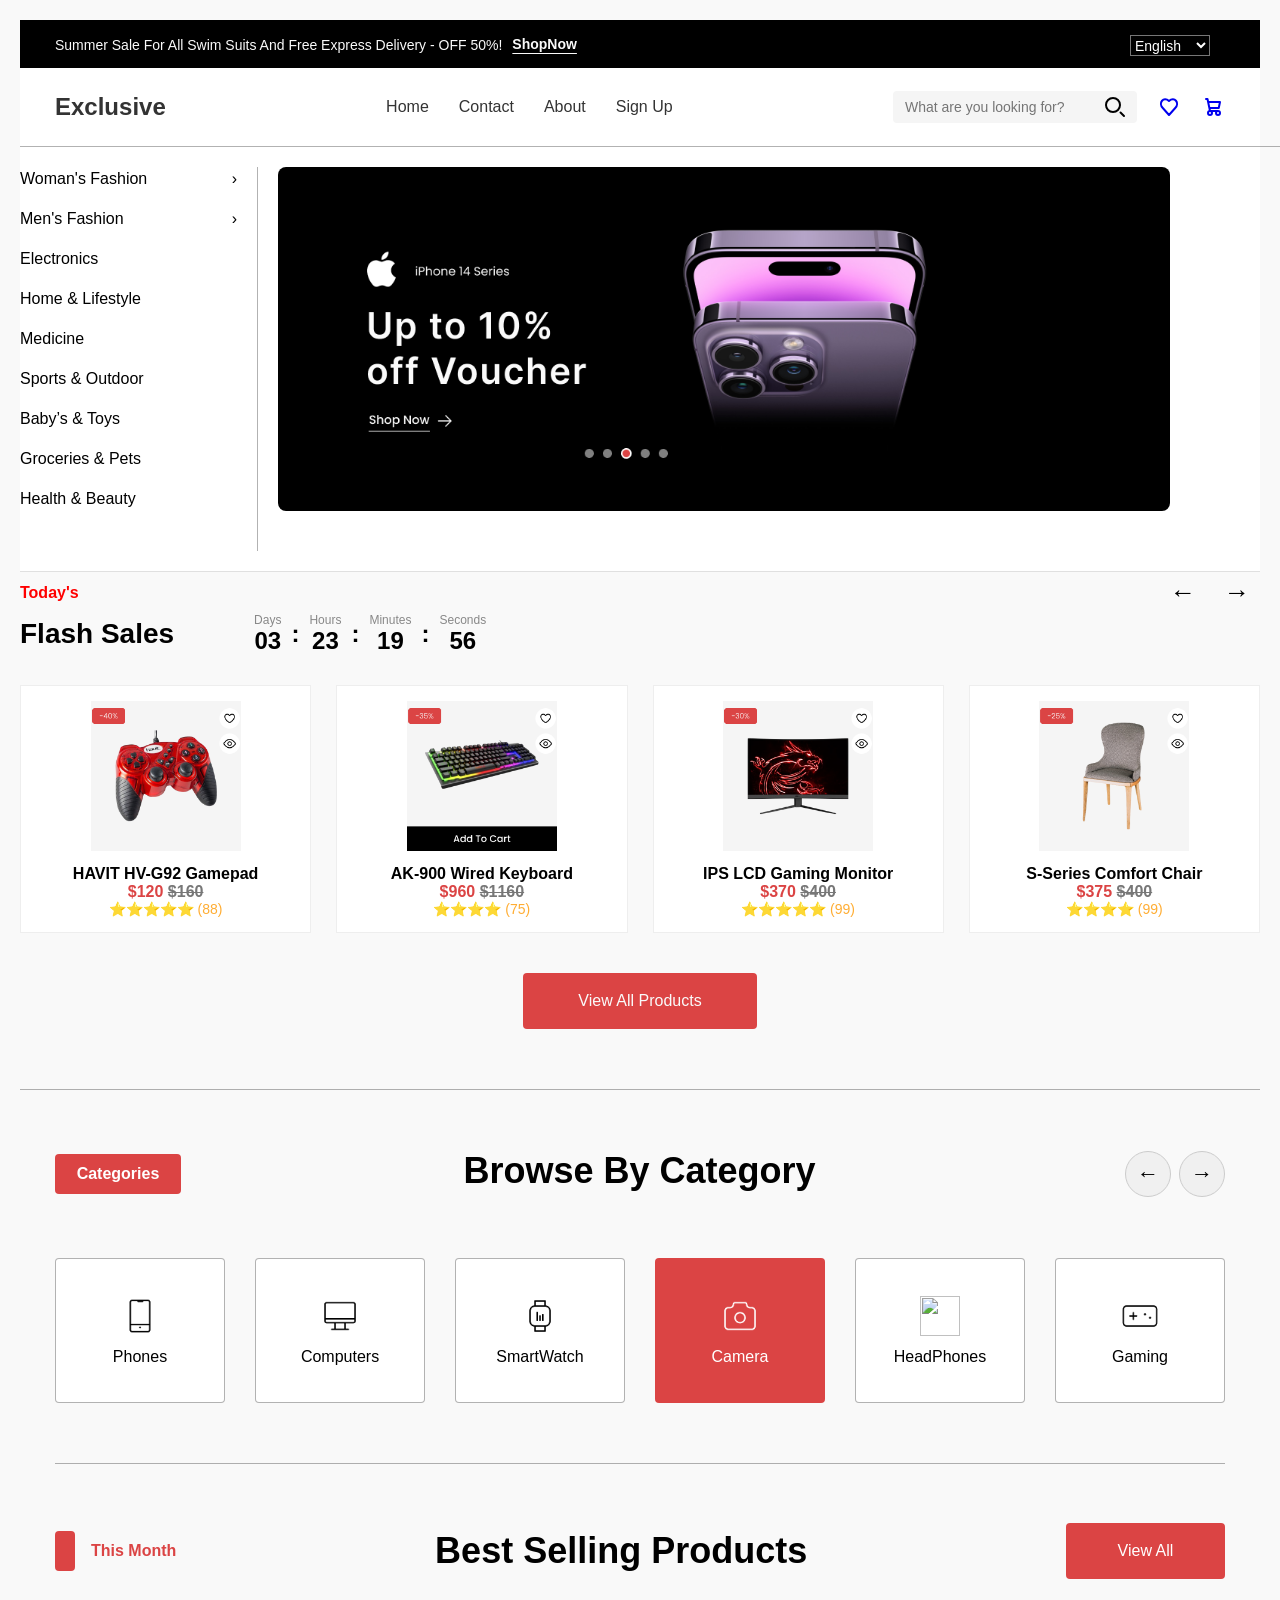
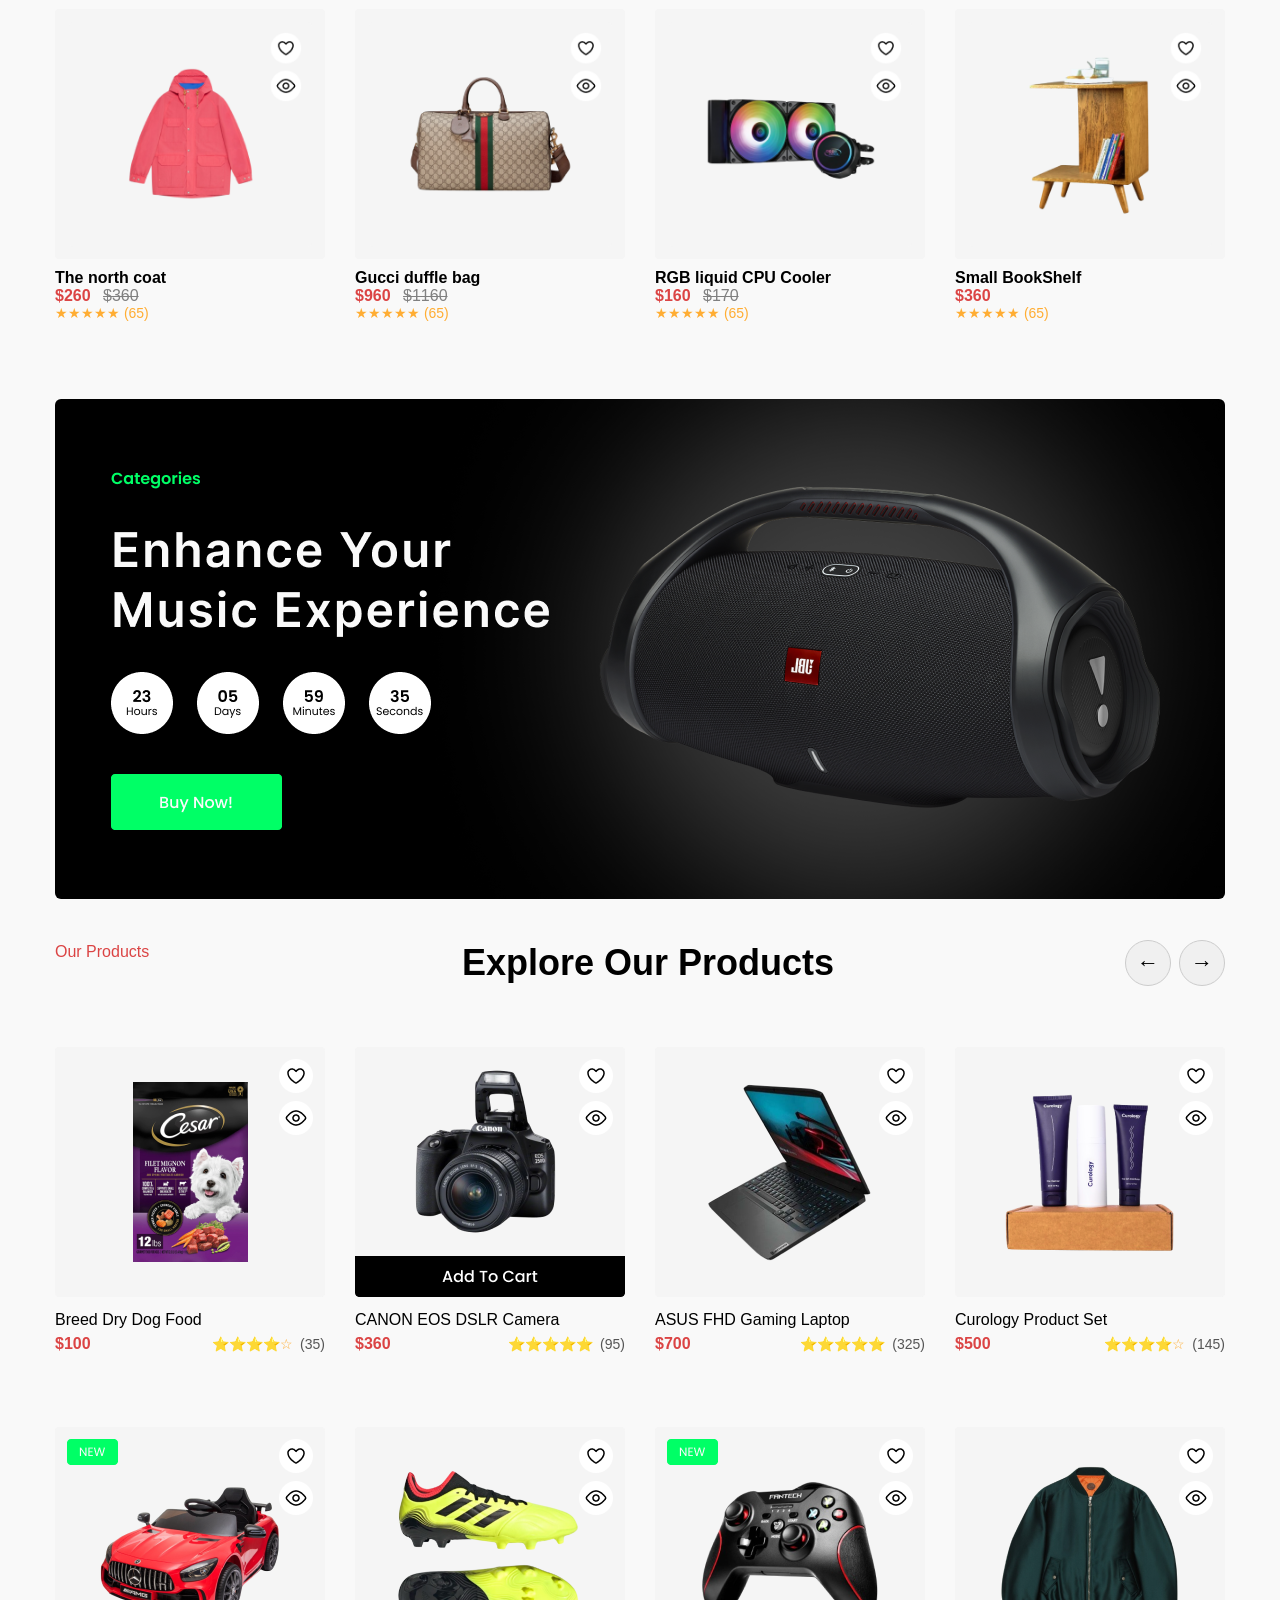
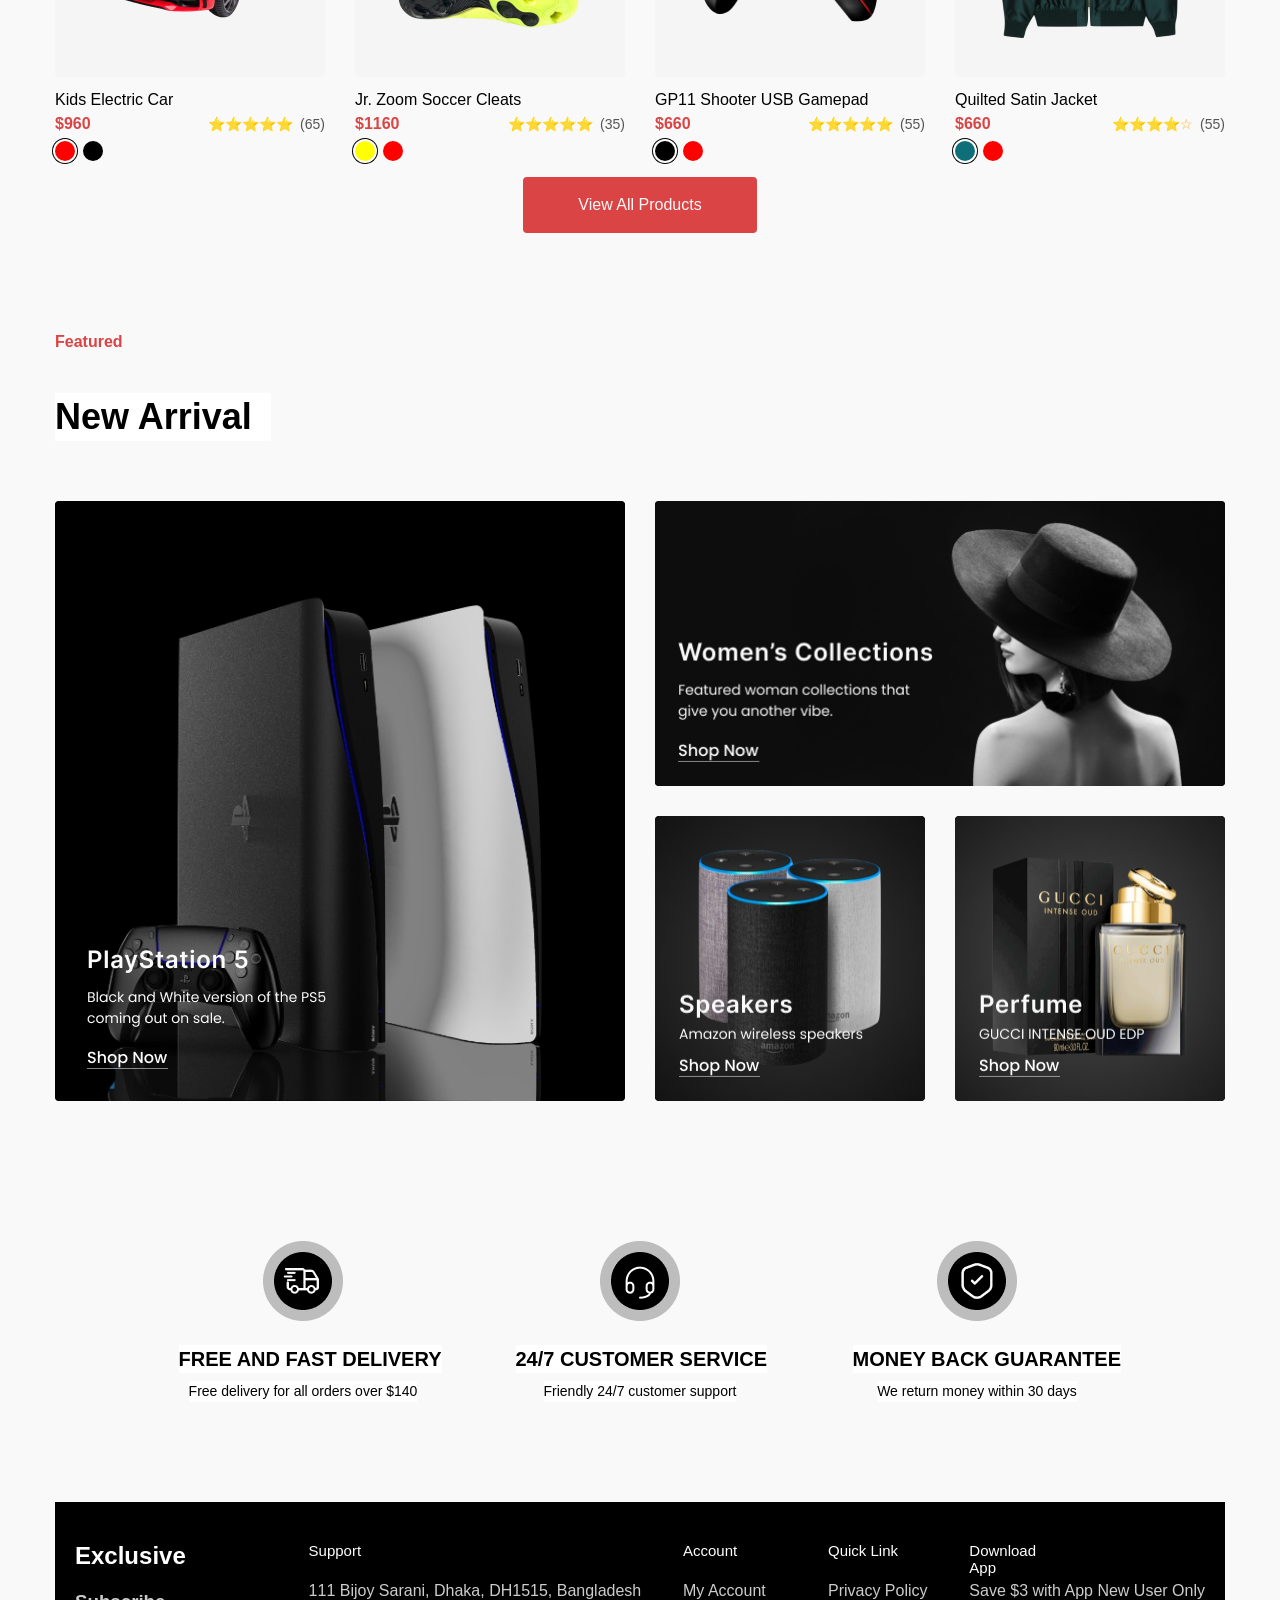
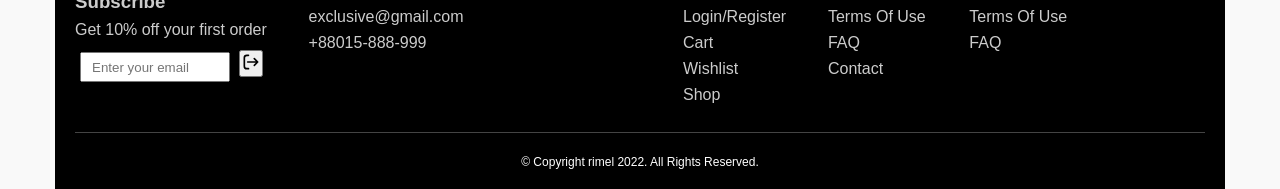
==== Index.html @ 7145adcc "final output" ====
<!DOCTYPE html>
<html lang="en">
<head>
    <meta charset="UTF-8">
    <meta name="viewport" content="width=device-width, initial-scale=1.0">
    <title>Exclusive E-commerce</title>
    <link rel="stylesheet" href="Homepage.css">
</head>

<body>
<!-- this is header top section -->
<div class="header-top">
    <div class="container header-top-content">
        <!-- this is header top section frame 1 -->
        <div class="header-top-frame1">
            <span class="summer-sale-message">
                Summer Sale For All Swim Suits And Free Express Delivery - OFF 50%!
            </span>
            <a href="#" class="shop-now-link"> ShopNow</a>
        </div> 
        <!-- this is header top section frame 2 -->
        <div class="header-top-frame2">
            <select class="language">
                <option value="english">English</option>
                <option value="french">French</option>
                <option value="german">German</option>
            </select>
            </div>
        </div>
    </div>
</div>





<!-- this is header main section -->
<header class="header-main">
    <div class="container header-main-content">
        <div class="logo">
            <a href="#">Exclusive</a>
        </div>
        <nav class="nav-menu">
            <ul>
                <li><a href="#">Home</a></li>
                <li><a href="#">Contact</a></li>
                <li><a href="#">About</a></li>
                <li><a href="#">Sign Up</a></li>
            </ul>
        </nav>
        <div class="header-icons">
            <div class="search-box">
                <input type="text" placeholder="What are you looking for?" class="search-input">
                <button class="search-button">
                    <svg class="w-6 h-6" aria-hidden="true" xmlns="http://www.w3.org/2000/svg" width="24" height="24" fill="none" viewBox="0 0 24 24">
                        <path stroke="currentColor" stroke-linecap="round" stroke-width="2" d="m21 21-3.5-3.5M17 10a7 7 0 1 1-14 0 7 7 0 0 1 14 0Z"/>
                    </svg>
                </button>
            </div>
            <a href="#" class="icon-link wishlist-link">
                <svg class="w-6 h-6 text-gray-800 dark:text-white" aria-hidden="true" xmlns="http://www.w3.org/2000/svg" width="24" height="24" fill="none" viewBox="0 0 24 24">
                    <path stroke="currentColor" stroke-linecap="round" stroke-linejoin="round" stroke-width="2" d="M12.01 6.001C6.5 1 1 8 5.782 13.001L12.011 20l6.23-7C23 8 17.5 1 12.01 6.002Z"/>
                </svg>
            </a>
            <a href="#" class="icon-link cart-link">
                <svg class="w-6 h-6 text-gray-800 dark:text-white" aria-hidden="true" xmlns="http://www.w3.org/2000/svg" width="24" height="24" fill="none" viewBox="0 0 24 24">
  <path stroke="currentColor" stroke-linecap="round" stroke-linejoin="round" stroke-width="2" d="M5 4h1.5L9 16m0 0h8m-8 0a2 2 0 1 0 0 4 2 2 0 0 0 0-4Zm8 0a2 2 0 1 0 0 4 2 2 0 0 0 0-4Zm-8.5-3h9.25L19 7H7.312"/>
</svg></a>
        </div>
        </div>





    <!-- this is categories section -->
     <div class="top-line"></div>
     <div class="categories">
        <div class="left-menu">
        <div class="menu-item">Woman's Fashion <span>›</span></div>
        <div class="menu-item">Men's Fashion <span>›</span></div>
        <div class="menu-item">Electronics</div>
        <div class="menu-item">Home & Lifestyle</div>
        <div class="menu-item">Medicine</div>
        <div class="menu-item">Sports & Outdoor</div>
        <div class="menu-item">Baby’s & Toys</div>
        <div class="menu-item">Groceries & Pets</div>
        <div class="menu-item">Health & Beauty</div>
    </div>
    <div class="divider"></div>
    <div class="banner">
        <img src="Images/Top-Banner/mobile.png" alt="iPhone">
    </div>
    </div>
</header>





<!-- this is flash sales -->
 <div class="flash-section">
    <div class="top-heading">
        <span class="today">Today's</span>
        <div class="arrows">
            <span class="arrow">&#8592;</span>
            <span class="arrow">&#8594;</span>
        </div>
    </div>
    <div class="flash-title-row">
        <h2 class="flash-title">Flash Sales</h2>
        <div class="counter">
            <div class="time-box">
                <span class="label">Days</span>
                <span class="num">03</span>
            </div>
            <span class="colon">:</span>
            <div class="time-box">
                <span class="label">Hours</span>
                <span class="num">23</span>
            </div>
            <span class="colon">:</span>
            <div class="time-box">
                <span class="label">Minutes</span>
                <span class="num">19</span>
            </div>
            <span class="colon">:</span>
            <div class="time-box">
                <span class="label">Seconds</span>
                <span class="num">56</span>
            </div>
        </div>
    </div>
    <div class="products">
        <div class="product-card">
            <img src="Images//Flash-sale/gamepad.png" alt="">
            <p class="name">HAVIT HV-G92 Gamepad</p>
            <p class="price">$120 <span class="old">$160</span></p>
            <p class="rating">⭐⭐⭐⭐⭐ (88)</p>
        </div>
        <div class="product-card">
            <img src="Images//Flash-sale/keyboard.png" alt="">
            <p class="name">AK-900 Wired Keyboard</p>
            <p class="price">$960 <span class="old">$1160</span></p>
            <p class="rating">⭐⭐⭐⭐ (75)</p>
        </div>
        <div class="product-card">
            <img src="Images//Flash-sale/monitor.png" alt="">
            <p class="name">IPS LCD Gaming Monitor</p>
            <p class="price">$370 <span class="old">$400</span></p>
            <p class="rating">⭐⭐⭐⭐⭐ (99)</p>
        </div>
        <div class="product-card">
            <img src="Images//Flash-sale/chair.png" alt="">
            <p class="name">S-Series Comfort Chair</p>
            <p class="price">$375 <span class="old">$400</span></p>
            <p class="rating">⭐⭐⭐⭐ (99)</p>
        </div>
    </div>
    <div class="view-btn-wrapper">
            <button class="view-btn">View All Products</button>
        </div>
    <div class="custom-line1"></div>







<!-- this is Browse by category section -->
<div class="category-section">
    <div class="category-top">
        <div class="cat-tag">Categories</div>
        <h2 class="cat-title">Browse By Category</h2>
        <div class="cat-arrows">
            <div class="arrow-btn">&larr;</div>
            <div class="arrow-btn">&rarr;</div>
        </div>
    </div>
    <div class="category-boxes">
        <div class="cat-box">
            <img src="Images/Browse-by-categories/CellPhone.png" alt="">
            <p>Phones</p>
        </div>
        <div class="cat-box">
            <img src="Images/Browse-by-categories/Computer.png" alt="">
            <p>Computers</p>
        </div>
        <div class="cat-box">
            <img src="Images/Browse-by-categories/SmartWatch.png" alt="">
            <p>SmartWatch</p>
        </div>
        <div class="cat-box active">
            <img src="Images/Browse-by-categories/Camera.png" alt="">
            <p>Camera</p>
        </div>
        <div class="cat-box">
            <img src="Images/Browse-by-categories/HeadPhone.png" alt="">
            <p>HeadPhones</p>
        </div>
        <div class="cat-box">
            <img src="Images/Browse-by-categories/Gamepad.png" alt="">
            <p>Gaming</p>
        </div>
    </div>
    <div class="custom-line2"></div>
</div>
 </div>




<!-- this is best selling products -->
<div class="best-selling-section">
    <div class="top-row">
        <div class="this-month">
            <div class="red-bar"></div>
            This Month
        </div>
        <div class="best-title">Best Selling Products</div>
        <button class="view-all-btn">View All</button>
    </div>
    <div class="products-container">
        <div class="product-box">
            <div class="product-img-box">
                <img src="Images/Best-selling-products/Coat.png" alt="">
            </div>
            <div class="product-name">The north coat</div>
            <span class="price">$260</span>
            <span class="old-price">$360</span>
            <div class="rating">★★★★★ (65)</div>
        </div>
        <div class="product-box">
            <div class="product-img-box">
                <img src="Images/Best-selling-products/Bag.png" alt="">
            </div>
            <div class="product-name">Gucci duffle bag</div>
            <span class="price">$960</span>
            <span class="old-price">$1160</span>
            <div class="rating">★★★★★ (65)</div>
        </div>
        <div class="product-box">
            <div class="product-img-box">
                <img src="Images/Best-selling-products/Cpu-Cooler.png" alt="">
            </div>
            <div class="product-name">RGB liquid CPU Cooler</div>
            <span class="price">$160</span>
            <span class="old-price">$170</span>
            <div class="rating">★★★★★ (65)</div>
        </div>
        <div class="product-box">
            <div class="product-img-box">
                <img src="Images/Best-selling-products/Bookself.png" alt="">
            </div>
            <div class="product-name">Small BookShelf</div>
            <span class="price">$360</span>
            <div class="rating">★★★★★ (65)</div>
        </div>
    </div>
</div>





<!-- this is middle banner -->
<div class="Middle-banner">
    <img src="Images/Middle-banner/speaker.png" alt="Middle-Banner Image">
</div>






<!-- this is Explore our products -->
    <div class="explore-section">
    <div class="explore-header">
        <div class="tag">Our Products</div>

        <h2 class="title">Explore Our Products</h2>

        <div class="arrows">
            <div class="arrow-btn">&#8592;</div>
            <div class="arrow-btn">&#8594;</div>
        </div>
    </div>
<section class="products-section">
    <div class="products-grid">
        <div class="product-box">
            <img src="Images/Explore/Dog food.png" alt="Product 1">
            <h3>Breed Dry Dog Food</h3>
            <div class="price-rating">
                <p class="price">$100</p>
                <div class="rating">⭐⭐⭐⭐☆ <span class="count">(35)</span></div>
            </div>
        </div>
        <div class="product-box">
            <img src="Images/Explore/Camera.png" alt="Product 2">
            <h3>CANON EOS DSLR Camera</h3>
            <div class="price-rating">
                <p class="price">$360</p>
                <div class="rating">⭐⭐⭐⭐⭐ <span class="count">(95)</span></div>
            </div>
        </div>
        <div class="product-box">
            <img src="Images/Explore/Laptop.png" alt="Product 3">
            <h3>ASUS FHD Gaming Laptop</h3>
            <div class="price-rating">
                <p class="price">$700</p>
                <div class="rating">⭐⭐⭐⭐⭐ <span class="count">(325)</span></div>
            </div>
        </div>
        <div class="product-box">
            <img src="Images/Explore/Facewash.png" alt="Product 4">
            <h3>Curology Product Set</h3>
            <div class="price-rating">
                <p class="price">$500</p>
                <div class="rating">⭐⭐⭐⭐☆ <span class="count">(145)</span></div>
            </div>
        </div>
        <div class="product-box">
            <img src="Images/Explore/Car.png" alt="Product 5">
            <h3>Kids Electric Car</h3>
            <div class="price-rating">
                <p class="price">$960</p>
                <div class="rating">⭐⭐⭐⭐⭐ <span class="count">(65)</span></div>
            </div>
            <div class="color-options">
                <span class="color-circle active" style="background-color: red;"></span>
                <span class="color-circle" style="background-color: #000000;"></span>
            </div>
        </div>
        <div class="product-box">
            <img src="Images/Explore/Shoe.png" alt="Product 6">
            <h3>Jr. Zoom Soccer Cleats</h3>
            <div class="price-rating">
                <p class="price">$1160</p>
                <div class="rating">⭐⭐⭐⭐⭐ <span class="count">(35)</span></div>
            </div>
            <div class="color-options">
                <span class="color-circle active" style="background-color: yellow;"></span>
                <span class="color-circle" style="background-color: red;"></span>
            </div>
        </div>
        <div class="product-box">
            <img src="Images/Explore/Gaming-pad.png" alt="Product 7">
            <h3>GP11 Shooter USB Gamepad</h3>
            <div class="price-rating">
                <p class="price">$660</p>
                <div class="rating">⭐⭐⭐⭐⭐ <span class="count">(55)</span></div>
            </div>
            <div class="color-options">
                <span class="color-circle active" style="background-color: #000000;"></span>
                <span class="color-circle" style="background-color: red;"></span>
            </div>
        </div>
        <div class="product-box">
            <img src="Images/Explore/Jacket.png" alt="Product 8">
            <h3>Quilted Satin Jacket</h3>
            <div class="price-rating">
                <p class="price">$660</p>
                <div class="rating">⭐⭐⭐⭐☆ <span class="count">(55)</span></div>
            </div>
            <div class="color-options">
                <span class="color-circle active" style="background-color: #0F6F79;"></span>
                <span class="color-circle" style="background-color: red;"></span>
            </div>
        </div>
    </div>
<div class="bottom-btn-wrapper">
        <button class="view-all">View All Products</button>
    </div>
</section>






<!-- this is new arrival -->
<section class="arrival-section">
    <div class="arrival-text">
        <span class="featured">Featured</span>
        <h2 class="new-arrival">New Arrival</h2>
    </div>
    <div class="arrival-images">
        <div class="img-box big-img">
            <img src="Images/Footer-top/Play station.png" alt="Image 1">
        </div>
        <div class="right-img-column">
            <div class="img-box top-right-img">
                <img src="Images/Footer-top/Women collection.png" alt="Image 2">
            </div>
            <div class="bottom-img-row">
                <div class="img-box small-img-left">
                    <img src="Images/Footer-top/Speakers.png" alt="Image 3">
                </div>
                <div class="img-box small-img-right">
                    <img src="Images/Footer-top/Perfume.png" alt="Image 4">
                </div>

            </div>

        </div>

    </div>

</section>






<!-- this is footer middle section -->
<div class="service-container">
    <div class="service-box">
        <img src="Images/Middle-Footer/delivery.png" alt="Icon 1" class="service-icon">
        <div class="service-text">
            <h3>FREE AND FAST DELIVERY</h3>
            <p>Free delivery for all orders over $140</p>
        </div>
    </div>
    <div class="service-box">
        <img src="Images/Middle-Footer/Customer.png" alt="Icon 2" class="service-icon">
        <div class="service-text">
            <h3>24/7 CUSTOMER SERVICE</h3>
            <p>Friendly 24/7 customer support</p>
        </div>
    </div>
    <div class="service-box">
        <img src="Images/Middle-Footer/Guarantee.png" alt="Icon 3" class="service-icon">
        <div class="service-text">
            <h3>MONEY BACK GUARANTEE</h3>
            <p>We return money within 30 days</p>
        </div>
    </div>
</div>






<!-- this is footer section -->
 <div>
<footer>
  <div class="footer-container">
    <div class="footer-section">
      <h2><strong>Exclusive</strong></h2>
      <ul>
        <li><h3><a href="#">Subscribe</a></h3></li>
        <li class="off"><a href="#">Get 10% off your first order</a></li>
        <div class="email-box">
  <input class = "box" placeholder="Enter your email">
    <button class="send-button">
  <svg class="w-6 h-6 text-gray-800 dark:text-white" aria-hidden="true" xmlns="http://www.w3.org/2000/svg" width="20" height="20" fill="none" viewBox="0 0 24 24">
  <path stroke="currentColor" stroke-linecap="round" stroke-linejoin="round" stroke-width="2" d="M20 12H8m12 0-4 4m4-4-4-4M9 4H7a3 3 0 0 0-3 3v10a3 3 0 0 0 3 3h2"/>
</svg>
    </button>
</div>
      </ul>
    </div>
    <div class="footer-section">
      <h4>Support</h4>
      <ul>
        <li><a href="#">111 Bijoy Sarani, Dhaka, DH1515, Bangladesh</a></li>
        <li><a href="#">exclusive@gmail.com</a></li>
        <li><a href="#">+88015-888-999</a></li>
      </ul>
    </div>
    <div class="footer-section">
      <h4>Account</h4>
      <ul>
        <li><a href="#">My Account</a></li>
        <li><a href="#">Login/Register</a></li>
        <li><a href="#">Cart</a></li>
        <li><a href="#">Wishlist</a></li>
        <li><a href="#">Shop</a></li>
      </ul>
    </div>
    <div class="footer-section">
      <h4>Quick Link</h4>
      <ul>
        <li><a href="#">Privacy Policy</a></li>
        <li><a href="#">Terms Of Use</a></li>
        <li><a href="#">FAQ</a></li>
        <li><a href="#">Contact</a></li>
      </ul>
    </div>
    <div class="footer-section">
      <h4>Download App</h4>
      <ul>
        <li><a href="#">Save $3 with App New User Only</a></li>
        <ul>
            <li><a href="#">Terms Of Use</a></li>
            <li><a href="#">FAQ</a></li>
        </ul>   
        <li><a href="#"></a></li>
      </ul>
    </div>
  </div>

  <div class="footer-bottom">
    <span class="rights">© Copyright rimel 2022. All Rights Reserved.</span>
            </div>
        </footer>
    </div>
</body>
</html>
---- Homepage.css ----
* {
    box-sizing: border-box;
    margin: 0;
          padding: 0;
          font-family: 'Poppins', sans-serif;
        }
        .container {
          max-width: 1440px;
          margin: 0 auto;
          padding: 0 135px;
        }

        /* --- Header Top Section --- */
        .header-top {
          width: 100%;
          height: 48px;
          background: #000000;
          opacity: 1;
          color: #FAFAFA;

          display: flex;
        }

        .header-top-content {
          display: flex;
          justify-content: space-between;
          width: 1170px;
        }

        /* --- this is header top section frame 1 --- */
        .header-top-frame1 {
          display: flex;
          align-items: center;
          line-height: 21px;
        }

        .summer-sale-message {
          height: 18px;
          font-weight: 200;
          font-size: 14px;
          color: inherit;
        }

        .shop-now-link {
          margin-left: 5px;
          padding-left: 5px;
          width: 68px;
          height: 24px;
          font-weight: 600;
          font-size: 14px;
          line-height: 24px;
          color: inherit;
          text-decoration: underline;
          text-decoration-thickness: 1px;
          text-underline-offset: 4px;
        }

        /* --- this is header top section frame 2 --- */
        .language {
          margin: 15px;
          background-color: black;
            display: flex;
            align-items: center;
            cursor: pointer;
            line-height: 21px;
            color: white;
            width: 80px;
            height: 21px;
            font-weight: 400;
            font-size: 14px;
            white-space: nowrap;
        }





/* this is Header Main Section */

.container {
  max-width: 1170px;
  margin: 0 auto;
  padding: 0;
}

.header-main {
  background-color: #fff;
  padding: 20px 0;
  border-bottom: 1px solid #e0e0e0;
}

/* this is header main frame 1 */
.header-main-content {
  display: flex;
  align-items: center;
  justify-content: space-between;
  gap: 148px;
  height: 38px;
}

.logo a {
  text-decoration: none;
  font-size: 24px;
  font-weight: bold;
  color: #333;
}

.nav-menu ul {
  display: flex;
  list-style: none;
  gap: 30px;
}

.nav-menu a {
  text-decoration: none;
  color: #333;
  font-size: 16px;
  transition: 0.3s;
}

.nav-menu a:hover {
  color: #db4444;
}

/* this is header main frame 2 */
.header-icons {
  display: flex;
  align-items: center;
  gap: 20px;
}

.search-box {
  display: flex;
  align-items: center;
  background: #f5f5f5;
  border-radius: 4px;
  padding-right: 10px;
}

.search-input {
  border: none;
  background: transparent;
  padding: 8px 12px;
  width: 210px;
  outline: none;
  font-size: 14px;
}

.search-button {
  background: transparent;
  border: none;
  cursor: pointer;
  display: flex;
  align-items: center;
}

.search-button svg {
  width: 18px;
  height: 18px;
  stroke: #333;
}

.header-icons svg {
  width: 24px;
  height: 24px;
  cursor: pointer;
  stroke: #333;
}

.icon-link {
  display: flex;
  align-items: center;
  position: relative;
}

.cart-count {
  position: absolute;
  top: -5px;
  right: -8px;
  background: #db4444;
  color: #fff;
  padding: 2px 6px;
  border-radius: 50%;
  font-size: 12px;
}





/* this is categorises header */
.top-line {
  width: 1440px;
  height: 0px;
  border-top: 0.5px solid rgba(0, 0, 0, 0.3);
  margin: 20px auto;
}

.categories {
  display: flex;
  gap: 20px;
}

.left-menu {
  width: 217px;
  height: 344px;
  display: flex;
  flex-direction: column;
  gap: 16px;
}

.menu-item {
  width: 217px;
  height: 24px;
  display: flex;
  justify-content: space-between;
  align-items: center;
  font-size: 16px;
  cursor: pointer;
}

.menu-item:hover {
  color: #ff4c4c;
}

.divider {
  width: 0.5px;
  height: 384px;
  background-color: rgba(0, 0, 0, 0.3);
}

.banner {
  width: 892px;
  height: 344px;
  background: #000000;
  color: #ffffff;
  border-radius: 8px;
  display: flex;
  justify-content: space-between;
  padding: 40px;
  box-sizing: border-box;
}

.banner-text {
  display: flex;
  flex-direction: column;
  justify-content: center;
}

.banner-text h1 {
  font-size: 48px;
  margin: 10px 0;
}

.banner-text p {
  font-size: 18px;
}

.shop-now {
  margin-top: 20px;
  font-size: 18px;
  cursor: pointer;
  text-decoration: underline;
}

.banner img {
  height: 260px;
}





/* this is Flash sales */
body {
  font-family: Arial, sans-serif;
  background: #f9f9f9;
  padding: 20px;
}

.top-heading {
  display: flex;
  justify-content: space-between;
  align-items: center;
}

.today {
  color: red;
  font-weight: bold;
}

.arrows .arrow {
  font-size: 26px;
  padding: 5px 10px;
  cursor: pointer;
}

.flash-title-row {
  display: flex;
    align-items: center;
    gap: 80px;
}

.flash-title {
  font-size: 28px;
  font-weight: bold;
}

.counter {
  display: flex;
  align-items: center;
  gap: 10px;
}

.time-box {
  text-align: center;
}

.label {
  font-size: 12px;
  color: #888;
  display: block;
}

.num {
  font-size: 24px;
  font-weight: bold;
}

.colon {
  font-size: 24px;
  font-weight: bold;
}

.products {
  display: grid;
    grid-template-columns: repeat(4, 1fr);
    gap: 25px;
    margin-top: 30px;
}

.product-card {
  background: #fff;
  border: 1px solid #eee;
  text-align: center;
  padding: 15px;
}

.product-card img {
  width: 150px;
  height: 150px;
  object-fit: cover;
}

.name {
  font-weight: bold;
  margin-top: 10px;
}

.price {
  color: red;
}

.price .old {
  color: #777;
  text-decoration: line-through;
}

.rating {
  color: #f7b500;
}

.view-btn {
  width: 234px;
    height: 56px;
    background: #DB4444;
    color: #FAFAFA;
    border: none;
    border-radius: 4px;
    padding: 16px 48px;
    font-family: "Poppins", sans-serif;
    font-weight: 500;
    font-size: 16px;
    line-height: 24px;
    display: block;
    margin: 40px auto;
    cursor: pointer;
}

.custom-line1{
  width: 100%;
    height: 0px;
    border-top: 0.5px solid rgba(0, 0, 0, 0.3);
    transform: rotate(-180deg);
    margin: 60px 0;
}





/* this is Browse by category section */
.category-section {
  width: 1170px;
  height: 313px;
  margin: 60px auto;
  display: flex;
  flex-direction: column;
  gap: 60px;
}

.category-top {
  width: 1170px;
  height: 108px;
  display: flex;
  align-items: center;
  justify-content: space-between;
}

.cat-tag {
  width: 126px;
  height: 40px;
  background: #DB4444;
  color: #fff;
  font-size: 16px;
  font-weight: 600;
  display: flex;
  align-items: center;
  justify-content: center;
  border-radius: 4px;
}

.cat-title {
  width: 379px;
  height: 48px;
  font-family: Inter, sans-serif;
  font-size: 36px;
  font-weight: 600;
  letter-spacing: 4%;
}

.cat-arrows {
  width: 100px;
  height: 46px;
  display: flex;
  gap: 8px;
}

.arrow-btn {
  width: 46px;
  height: 46px;
  border: 1px solid #ccc;
  display: flex;
  align-items: center;
  justify-content: center;
  font-size: 22px;
  cursor: pointer;
  border-radius: 4px;
}

.arrow-btn:hover {
  background: #eee;
}

.category-boxes {
  width: 1170px;
  height: 145px;
  display: flex;
  justify-content: space-between;
  gap: 30px;
}

.cat-box {
  width: 170px;
  height: 145px;
  border: 1px solid #0000004D;
  border-radius: 4px;
  display: flex;
  flex-direction: column;
  align-items: center;
  justify-content: center;
  gap: 12px;
  cursor: pointer;
  background: #fff;
}

.cat-box img {
  width: 40px;
  height: 40px;
}

.cat-box p {
  font-size: 16px;
  font-weight: 500;
}

.cat-box.active {
  background: #DB4444;
  color: #fff;
  border: none;
}

.cat-box.active img {
  filter: brightness(0) invert(1);
}

.custom-line2 {
  width: 100%;
  height: 0px;
  border-top: 0.5px solid rgba(0, 0, 0, 0.3);
  transform: rotate(-180deg);
}





/* this is Best selling products */
.best-selling-section {
  width: 1170px;
  margin: 40px auto;
  gap: 60px;
}

.top-row {
  display: flex;
  justify-content: space-between;
  align-items: center;
}

.this-month {
  display: flex;
  align-items: center;
  gap: 16px;
  color: #DB4444;
  font-family: Inter, sans-serif;
  font-size: 16px;
  font-weight: 600;
}

.red-bar {
  width: 20px;
  height: 40px;
  background: #DB4444;
  border-radius: 4px;
}

.best-title {
  font-family: Inter, sans-serif;
  font-size: 36px;
  font-weight: 600;
  line-height: 48px;
}

.view-all-btn {
  width: 159px;
  height: 56px;
  background: #DB4444;
  color: #fff;
  border: none;
  border-radius: 4px;
  padding: 16px 48px;
  font-family: Inter, sans-serif;
  font-size: 16px;
  cursor: pointer;
}

.products-container {
  width: 1170px;
  height: 350px;
  display: flex;
  gap: 30px;
  margin-top: 30px;
}

.product-box {
  width: 270px;
  height: 350px;
  gap: 16px;
  font-family: Inter, sans-serif;
}

.product-img-box {
  width: 270px;
  height: 250px;
  background: #F5F5F5;
  border-radius: 4px;
  display: flex;
  align-items: center;
  justify-content: center;
}

.product-img-box img {
  max-width: 90%;
  max-height: 90%;
}

.product-name {
  font-size: 16px;
  font-weight: 600;
  margin-top: 10px;
}

.price {
  color: #DB4444;
  font-weight: 600;
}

.old-price {
  text-decoration: line-through;
  color: gray;
  margin-left: 8px;
}

.rating {
  font-size: 14px;
  color: #FFB400;
}






/* this is middle banner */
 .Middle-banner {
  width: 1170px;
  height: 500px;
  background: #000000;
  overflow: hidden;
  border-radius: 6px;
  display: block;
  margin: 40px auto;
} */

.Middle-banner img {
  width: 100%;
  height: 100%;
  object-position: 150px 30%;
}






/* this is Explore our products */
.explore-section {
  width: 1170px;
  height: 1016px;
  margin: 0 auto;
  display: flex;
  flex-direction: column;
  gap: 60px;
}

.explore-header {
  display: flex;
  align-items: center;
  justify-content: space-between;
}

.tag {
  color: #DB4444;
  font-size: 16px;
  font-family: Inter, sans-serif;
  width: 142px;
  height: 40px;
}

.title {
  font-family: Inter, sans-serif;
  font-weight: 600;
  font-size: 36px;
  line-height: 48px;
  letter-spacing: 4%;
  width: 398px;
  height: 48px;
  margin: 0;
}

.arrows {
  display: flex;
  gap: 8px;
}

.arrow-btn {
  width: 46px;
  height: 46px;
  background: #f0f0f0;
  border-radius: 50%;
  display: flex;
  align-items: center;
  justify-content: center;
  cursor: pointer;
  font-size: 22px;
}

.products-section {
  width: 1170px;
  margin: 0 auto;
}

.products-grid {
  display: grid;
  grid-template-columns: repeat(4, 1fr);
  gap: 30px;
}

.product-box {
  width: 270px;
  height: 350px;
}

.product-box img {
  width: 270px;
  height: 250px;
  background: #F5F5F5;
  border-radius: 4px;
}

.product-box h3 {
  font-size: 16px;
  font-weight: 500;
  margin: 10px 0 6px;
}

.price-rating {
  display: flex;
  justify-content: space-between;
  align-items: center;
}

.price {
  color: #DB4444;
  font-weight: 600;
  font-size: 16px;
  margin: 0;
}

.rating {
  color: #FFAD33;
  font-size: 14px;
}

.rating .count {
  color: #555;
  margin-left: 3px;
}

.bottom-btn-wrapper {
  width: 100%;
  text-align: center;
}

.view-all {
  width: 234px;
  height: 56px;
  border: none;
  border-radius: 4px;
  padding: 16px 48px;
  background: #DB4444;
  color: #FAFAFA;
  font-size: 16px;
  font-family: Poppins, sans-serif;
  cursor: pointer;
}

.color-options {
  width: 48px;
  height: 20px;
  display: flex;
  gap: 8px;
  align-items: center;
  margin-top: 8px;
}

.color-circle {
  width: 20px;
  height: 20px;
  border-radius: 50%;
  display: block;
  cursor: pointer;
  border: 1px solid transparent;
}

.color-circle.active {
  border: none;
  outline: none;
  box-shadow:
    0 0 0 2px #FFFFFF,
    0 0 0 3px #000000;
}





/* this is new arrival */
.arrival-section {
  width: 1170px;
  height: 768px;
  margin: 40px auto;
  display: flex;
  flex-direction: column;
  gap: 60px;
}

.arrival-text {
  width: 216px;
  display: flex;
  flex-direction: column;
  gap: 20px;
}

.featured {
  width: 110px;
  height: 40px;
  color: #DB4444;
  font-family: Inter, sans-serif;
  font-size: 16px;
  font-weight: 600;
}

.new-arrival {
  width: 216px;
  height: 48px;
  background: white;
  color: #000000;
  font-family: Inter, sans-serif;
  font-size: 36px;
  font-weight: 600;
  line-height: 48px;
  letter-spacing: 4%;
  margin: 0;
  padding: 0;
}

.arrival-images {
  display: flex;
  gap: 30px;
}

.img-box {
  background: #000000;
  border-radius: 4px;
  overflow: hidden;
  position: relative;
}

.img-box img {
  width: 100%;
  height: 100%;
  object-fit: cover;
}

.big-img {
  width: 570px;
  height: 600px;
}

.right-img-column {
  width: 570px;
  display: flex;
  flex-direction: column;
  gap: 30px;
}

.top-right-img {
  width: 570px;
  height: 285px;
  background: #0D0D0D;
}

.bottom-img-row {
  display: flex;
  width: 570px;
  gap: 30px;
}

.small-img-left {
  width: 270px;
  height: 285px;
}

.small-img-right {
  width: 270px;
  height: 285px;
}





/* this is footer middle section */
.service-container {
  width: 943px;
  height: 161px;
  margin: 40px auto;
  display: flex;
  justify-content: center;
  align-items: center;
  gap: 88px;
  padding: 10px;
}

.service-box {
  width: 249px;
  height: 161px;
  display: flex;
  flex-direction: column;
  align-items: center;
  gap: 24px;
}

.service-icon {
  width: 80px;
  height: 80px;
  object-fit: contain;
}

.service-text {
  width: 249px;
  height: 57px;
  text-align: center;
  display: flex;
  flex-direction: column;
  gap: 8px;
}

.service-text h3 {
  margin: 0 auto;
  font-family: Poppins, sans-serif;
  font-weight: 600;
  font-size: 20px;
  line-height: 28px;
  background: white;
  color: black;
  white-space: nowrap;
}

.service-text p {
  margin: 0 auto;
  font-family: Poppins, sans-serif;
  font-weight: 400;
  font-size: 14px;
  line-height: 21px;
  background: white;
  color: black;
}






/* this is Footer Section */
footer {
  background: black;
  color: #fff;
  padding: 40px 20px 20px;
}

.footer-container {
  max-width: 1200px;
  margin: auto;
  display: flex;
  flex-wrap: wrap;
  gap: 30px;
  justify-content: space-between;
}

.box{
  height: 30px;
  width: 150px;
  margin: 5px;
  padding: 10px;
}
.off {
  font-weight: 300;
}

.footer-section h2{
  width: 118px;
  height: 24px;
  margin-bottom: 25px;
}

.footer-section h4 {
  font-weight: 500;
  width: 81px;
  height: 28px;
  font-size: 15px;
  margin-bottom: 12px;
}

.footer-section ul {
  list-style: none;
  padding: 0;
}

.footer-section li {
  margin-bottom: 8px;
}

.footer-section a {
  color: #ccc;
  text-decoration: none;
}

.footer-section a:hover {
  text-decoration: underline;
}

/* this is Footer Bottom Section */
.footer-bottom {
  border-top: 1px solid #444;
  margin-top: 20px;
  padding-top: 12px;
  display: flex;
  flex-direction: column;
  align-items: center;
  font-size: 12px;
  color: #aaa;
  gap: 8px;
}

.rights{
  text-align: center;
  color: #ffffff;
  font-size: 12px;
  margin-top: 10px;
}
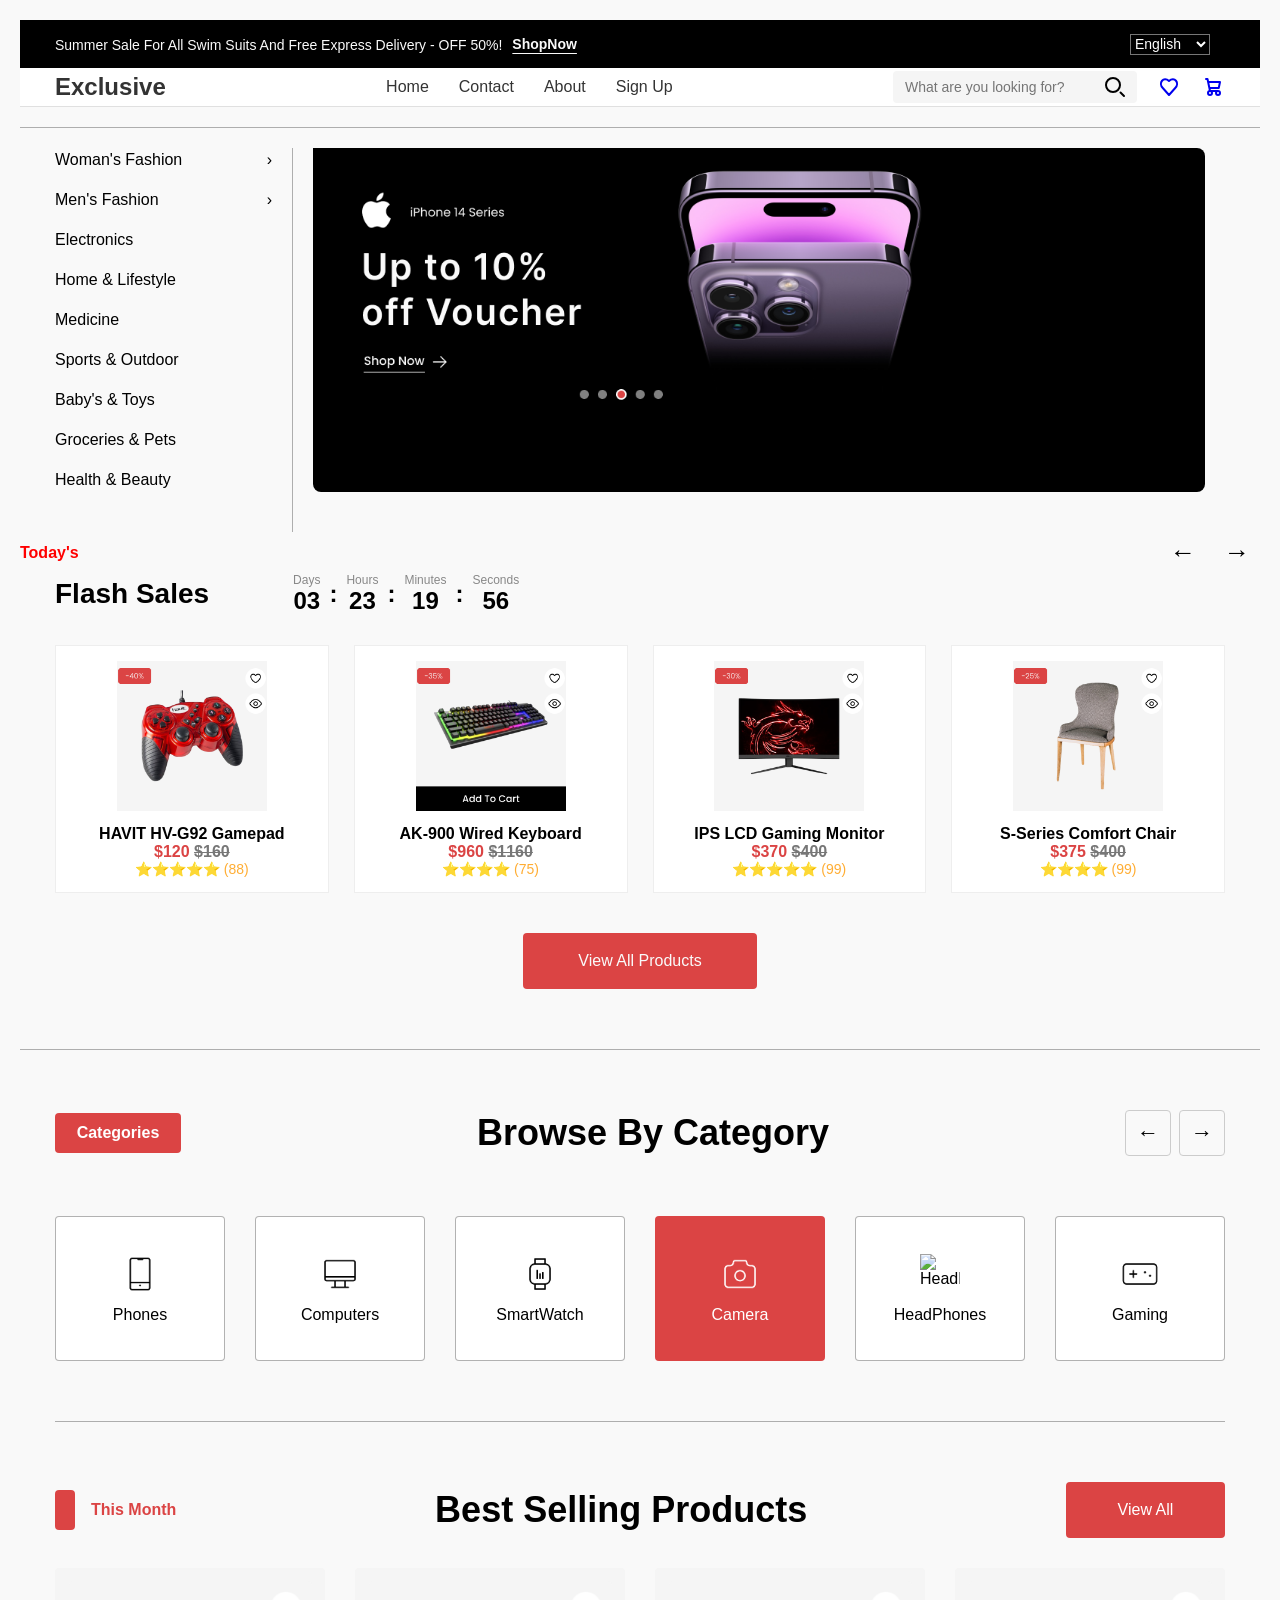
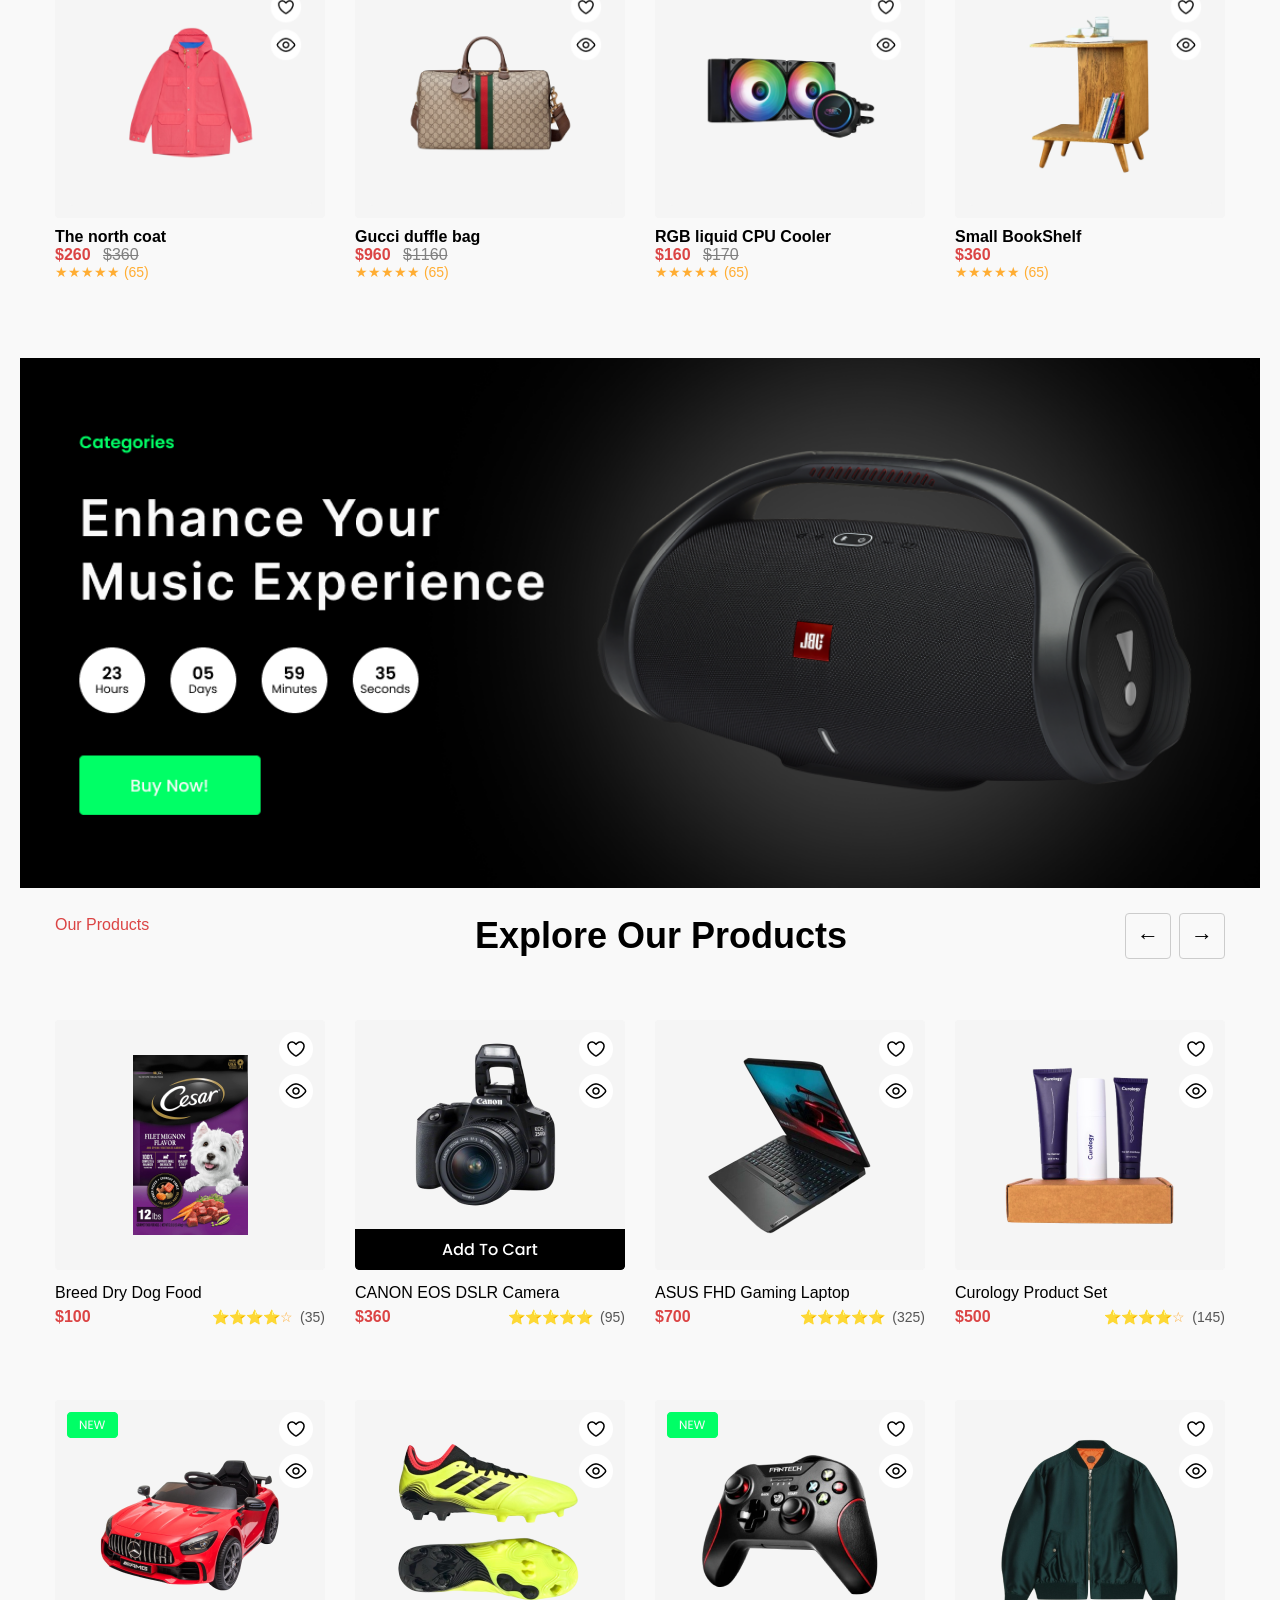
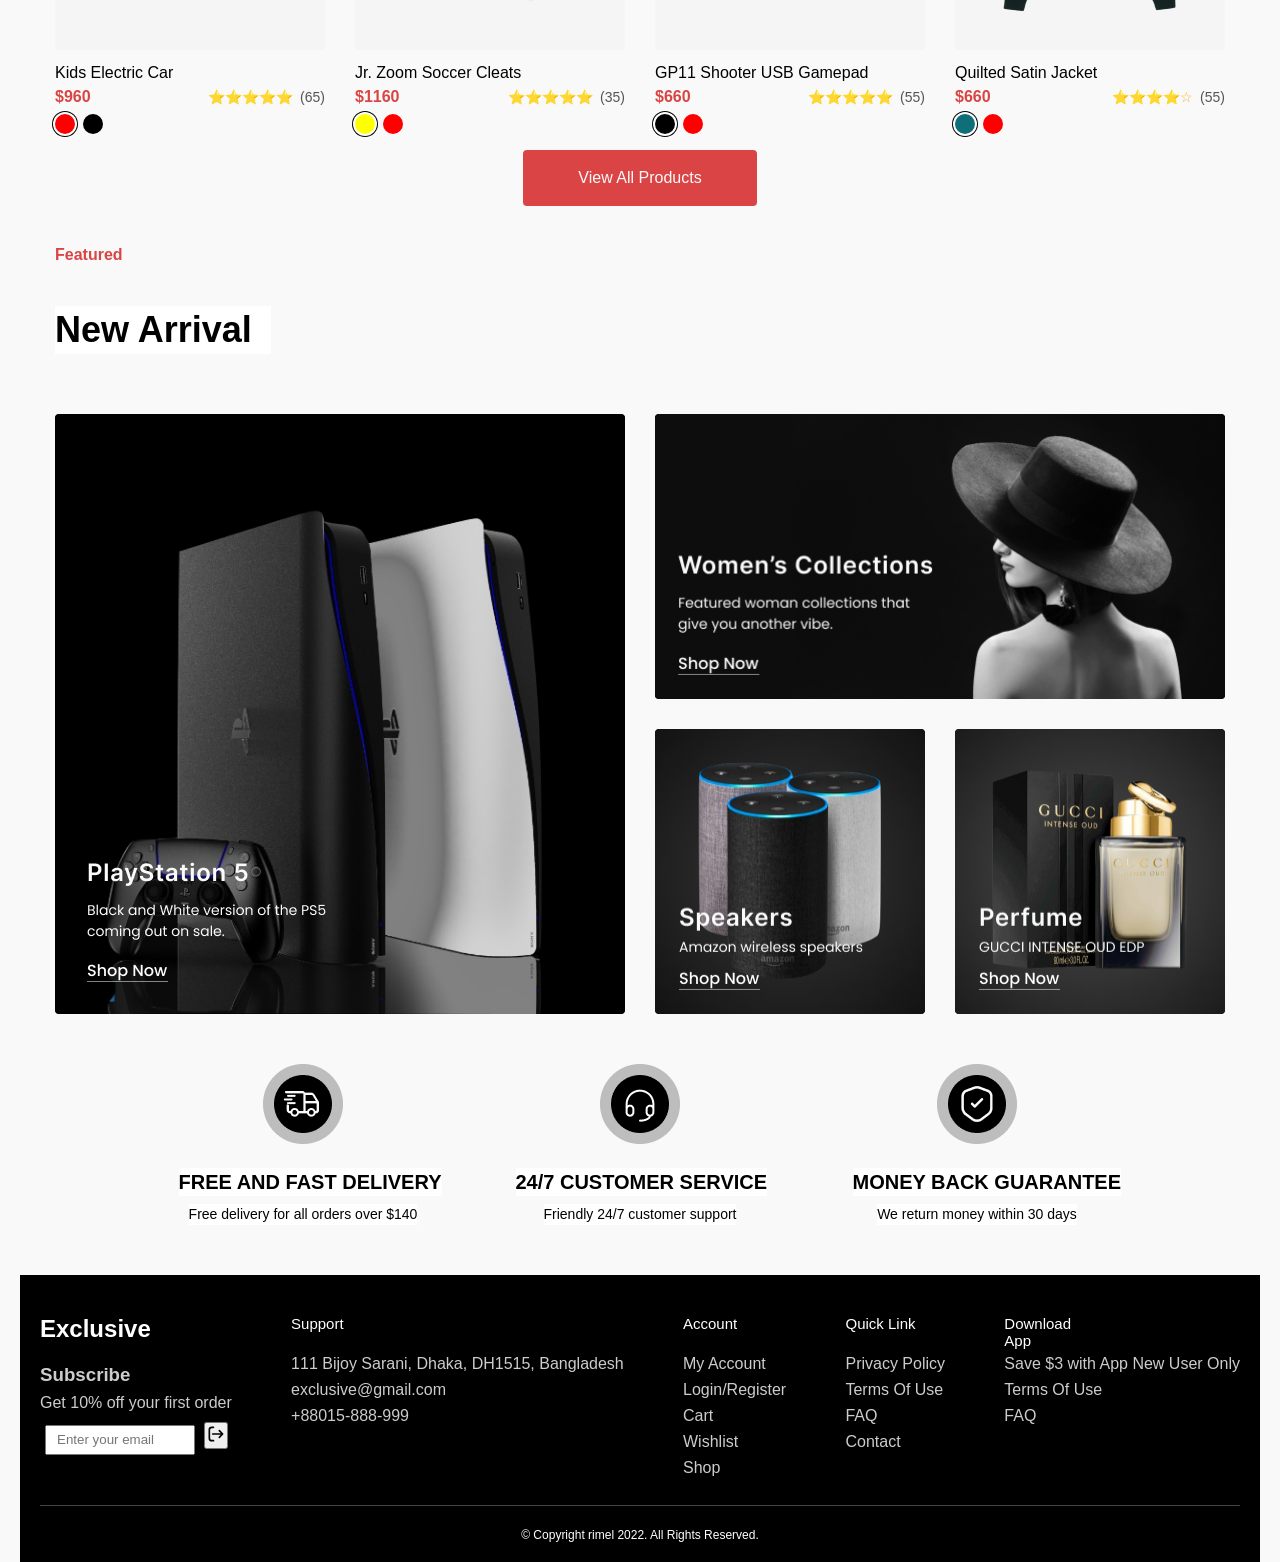
==== commit ab7043de: "here sign up page completed" ====
--- a/Index.html
+++ b/Index.html
@@ -8,505 +8,452 @@
 </head>
 
 <body>
-<!-- this is header top section -->
-<div class="header-top">
-    <div class="container header-top-content">
-        <!-- this is header top section frame 1 -->
-        <div class="header-top-frame1">
-            <span class="summer-sale-message">
-                Summer Sale For All Swim Suits And Free Express Delivery - OFF 50%!
-            </span>
-            <a href="#" class="shop-now-link"> ShopNow</a>
-        </div> 
-        <!-- this is header top section frame 2 -->
-        <div class="header-top-frame2">
-            <select class="language">
-                <option value="english">English</option>
-                <option value="french">French</option>
-                <option value="german">German</option>
-            </select>
-            </div>
-        </div>
-    </div>
-</div>
-
-
-
-
-
-<!-- this is header main section -->
-<header class="header-main">
-    <div class="container header-main-content">
-        <div class="logo">
-            <a href="#">Exclusive</a>
-        </div>
-        <nav class="nav-menu">
-            <ul>
-                <li><a href="#">Home</a></li>
-                <li><a href="#">Contact</a></li>
-                <li><a href="#">About</a></li>
-                <li><a href="#">Sign Up</a></li>
-            </ul>
-        </nav>
-        <div class="header-icons">
-            <div class="search-box">
-                <input type="text" placeholder="What are you looking for?" class="search-input">
-                <button class="search-button">
-                    <svg class="w-6 h-6" aria-hidden="true" xmlns="http://www.w3.org/2000/svg" width="24" height="24" fill="none" viewBox="0 0 24 24">
-                        <path stroke="currentColor" stroke-linecap="round" stroke-width="2" d="m21 21-3.5-3.5M17 10a7 7 0 1 1-14 0 7 7 0 0 1 14 0Z"/>
+    <!-- this is header top section -->
+    <div class="header-top">
+        <div class="container header-top-content">
+            <!-- this is header top section frame 1 -->
+            <div class="header-top-frame1">
+                <span class="summer-sale-message">
+                    Summer Sale For All Swim Suits And Free Express Delivery - OFF 50%!
+                </span>
+                <a href="#" class="shop-now-link"> ShopNow</a>
+            </div> 
+            <!-- this is header top section frame 2 -->
+            <div class="header-top-frame2">
+                <select class="language">
+                    <option value="english">English</option>
+                    <option value="french">French</option>
+                    <option value="german">German</option>
+                </select>
+            </div>
+        </div>
+    </div>
+
+    <!-- this is header main section -->
+    <header class="header-main">
+        <div class="container header-main-content">
+            <div class="logo">
+                <a href="#">Exclusive</a>
+            </div>
+            <nav class="nav-menu">
+                <ul>
+                    <li><a href="#">Home</a></li>
+                    <li><a href="#">Contact</a></li>
+                    <li><a href="#">About</a></li>
+                    <li><a href="Signup.html">Sign Up</a></li>
+                </ul>
+            </nav>
+            <div class="header-icons">
+                <div class="search-box">
+                    <input type="text" placeholder="What are you looking for?" class="search-input">
+                    <button class="search-button">
+                        <svg class="w-6 h-6" aria-hidden="true" xmlns="http://www.w3.org/2000/svg" width="24" height="24" fill="none" viewBox="0 0 24 24">
+                            <path stroke="currentColor" stroke-linecap="round" stroke-width="2" d="m21 21-3.5-3.5M17 10a7 7 0 1 1-14 0 7 7 0 0 1 14 0Z"/>
+                        </svg>
+                    </button>
+                </div>
+                <a href="#" class="icon-link wishlist-link">
+                    <svg class="w-6 h-6 text-gray-800 dark:text-white" aria-hidden="true" xmlns="http://www.w3.org/2000/svg" width="24" height="24" fill="none" viewBox="0 0 24 24">
+                        <path stroke="currentColor" stroke-linecap="round" stroke-linejoin="round" stroke-width="2" d="M12.01 6.001C6.5 1 1 8 5.782 13.001L12.011 20l6.23-7C23 8 17.5 1 12.01 6.002Z"/>
                     </svg>
-                </button>
-            </div>
-            <a href="#" class="icon-link wishlist-link">
-                <svg class="w-6 h-6 text-gray-800 dark:text-white" aria-hidden="true" xmlns="http://www.w3.org/2000/svg" width="24" height="24" fill="none" viewBox="0 0 24 24">
-                    <path stroke="currentColor" stroke-linecap="round" stroke-linejoin="round" stroke-width="2" d="M12.01 6.001C6.5 1 1 8 5.782 13.001L12.011 20l6.23-7C23 8 17.5 1 12.01 6.002Z"/>
-                </svg>
-            </a>
-            <a href="#" class="icon-link cart-link">
-                <svg class="w-6 h-6 text-gray-800 dark:text-white" aria-hidden="true" xmlns="http://www.w3.org/2000/svg" width="24" height="24" fill="none" viewBox="0 0 24 24">
-  <path stroke="currentColor" stroke-linecap="round" stroke-linejoin="round" stroke-width="2" d="M5 4h1.5L9 16m0 0h8m-8 0a2 2 0 1 0 0 4 2 2 0 0 0 0-4Zm8 0a2 2 0 1 0 0 4 2 2 0 0 0 0-4Zm-8.5-3h9.25L19 7H7.312"/>
-</svg></a>
-        </div>
-        </div>
-
-
-
-
+                </a>
+                <a href="#" class="icon-link cart-link">
+                    <svg class="w-6 h-6 text-gray-800 dark:text-white" aria-hidden="true" xmlns="http://www.w3.org/2000/svg" width="24" height="24" fill="none" viewBox="0 0 24 24">
+                        <path stroke="currentColor" stroke-linecap="round" stroke-linejoin="round" stroke-width="2" d="M5 4h1.5L9 16m0 0h8m-8 0a2 2 0 1 0 0 4 2 2 0 0 0 0-4Zm8 0a2 2 0 1 0 0 4 2 2 0 0 0 0-4Zm-8.5-3h9.25L19 7H7.312"/>
+                    </svg>
+                </a>
+            </div>
+        </div>
+    </header>
 
     <!-- this is categories section -->
-     <div class="top-line"></div>
-     <div class="categories">
+    <div class="top-line"></div>
+    <div class="categories">
         <div class="left-menu">
-        <div class="menu-item">Woman's Fashion <span>›</span></div>
-        <div class="menu-item">Men's Fashion <span>›</span></div>
-        <div class="menu-item">Electronics</div>
-        <div class="menu-item">Home & Lifestyle</div>
-        <div class="menu-item">Medicine</div>
-        <div class="menu-item">Sports & Outdoor</div>
-        <div class="menu-item">Baby’s & Toys</div>
-        <div class="menu-item">Groceries & Pets</div>
-        <div class="menu-item">Health & Beauty</div>
-    </div>
-    <div class="divider"></div>
-    <div class="banner">
-        <img src="Images/Top-Banner/mobile.png" alt="iPhone">
-    </div>
-    </div>
-</header>
-
-
-
-
-
-<!-- this is flash sales -->
- <div class="flash-section">
-    <div class="top-heading">
-        <span class="today">Today's</span>
-        <div class="arrows">
-            <span class="arrow">&#8592;</span>
-            <span class="arrow">&#8594;</span>
-        </div>
-    </div>
-    <div class="flash-title-row">
-        <h2 class="flash-title">Flash Sales</h2>
-        <div class="counter">
-            <div class="time-box">
-                <span class="label">Days</span>
-                <span class="num">03</span>
-            </div>
-            <span class="colon">:</span>
-            <div class="time-box">
-                <span class="label">Hours</span>
-                <span class="num">23</span>
-            </div>
-            <span class="colon">:</span>
-            <div class="time-box">
-                <span class="label">Minutes</span>
-                <span class="num">19</span>
-            </div>
-            <span class="colon">:</span>
-            <div class="time-box">
-                <span class="label">Seconds</span>
-                <span class="num">56</span>
-            </div>
-        </div>
-    </div>
-    <div class="products">
-        <div class="product-card">
-            <img src="Images//Flash-sale/gamepad.png" alt="">
-            <p class="name">HAVIT HV-G92 Gamepad</p>
-            <p class="price">$120 <span class="old">$160</span></p>
-            <p class="rating">⭐⭐⭐⭐⭐ (88)</p>
-        </div>
-        <div class="product-card">
-            <img src="Images//Flash-sale/keyboard.png" alt="">
-            <p class="name">AK-900 Wired Keyboard</p>
-            <p class="price">$960 <span class="old">$1160</span></p>
-            <p class="rating">⭐⭐⭐⭐ (75)</p>
-        </div>
-        <div class="product-card">
-            <img src="Images//Flash-sale/monitor.png" alt="">
-            <p class="name">IPS LCD Gaming Monitor</p>
-            <p class="price">$370 <span class="old">$400</span></p>
-            <p class="rating">⭐⭐⭐⭐⭐ (99)</p>
-        </div>
-        <div class="product-card">
-            <img src="Images//Flash-sale/chair.png" alt="">
-            <p class="name">S-Series Comfort Chair</p>
-            <p class="price">$375 <span class="old">$400</span></p>
-            <p class="rating">⭐⭐⭐⭐ (99)</p>
-        </div>
-    </div>
-    <div class="view-btn-wrapper">
+            <div class="menu-item">Woman's Fashion <span>›</span></div>
+            <div class="menu-item">Men's Fashion <span>›</span></div>
+            <div class="menu-item">Electronics</div>
+            <div class="menu-item">Home & Lifestyle</div>
+            <div class="menu-item">Medicine</div>
+            <div class="menu-item">Sports & Outdoor</div>
+            <div class="menu-item">Baby's & Toys</div>
+            <div class="menu-item">Groceries & Pets</div>
+            <div class="menu-item">Health & Beauty</div>
+        </div>
+        <div class="divider"></div>
+        <div class="banner">
+            <img src="Images/Top-Banner/mobile.png" alt="iPhone">
+        </div>
+    </div>
+
+    <!-- this is flash sales -->
+    <div class="flash-section">
+        <div class="top-heading">
+            <span class="today">Today's</span>
+            <div class="arrows">
+                <span class="arrow">&#8592;</span>
+                <span class="arrow">&#8594;</span>
+            </div>
+        </div>
+        <div class="flash-title-row">
+            <h2 class="flash-title">Flash Sales</h2>
+            <div class="counter">
+                <div class="time-box">
+                    <span class="label">Days</span>
+                    <span class="num">03</span>
+                </div>
+                <span class="colon">:</span>
+                <div class="time-box">
+                    <span class="label">Hours</span>
+                    <span class="num">23</span>
+                </div>
+                <span class="colon">:</span>
+                <div class="time-box">
+                    <span class="label">Minutes</span>
+                    <span class="num">19</span>
+                </div>
+                <span class="colon">:</span>
+                <div class="time-box">
+                    <span class="label">Seconds</span>
+                    <span class="num">56</span>
+                </div>
+            </div>
+        </div>
+        <div class="products">
+            <div class="product-card">
+                <img src="Images/Flash-sale/gamepad.png" alt="Gamepad">
+                <p class="name">HAVIT HV-G92 Gamepad</p>
+                <p class="price">$120 <span class="old">$160</span></p>
+                <p class="rating">⭐⭐⭐⭐⭐ (88)</p>
+            </div>
+            <div class="product-card">
+                <img src="Images/Flash-sale/keyboard.png" alt="Keyboard">
+                <p class="name">AK-900 Wired Keyboard</p>
+                <p class="price">$960 <span class="old">$1160</span></p>
+                <p class="rating">⭐⭐⭐⭐ (75)</p>
+            </div>
+            <div class="product-card">
+                <img src="Images/Flash-sale/monitor.png" alt="Monitor">
+                <p class="name">IPS LCD Gaming Monitor</p>
+                <p class="price">$370 <span class="old">$400</span></p>
+                <p class="rating">⭐⭐⭐⭐⭐ (99)</p>
+            </div>
+            <div class="product-card">
+                <img src="Images/Flash-sale/chair.png" alt="Chair">
+                <p class="name">S-Series Comfort Chair</p>
+                <p class="price">$375 <span class="old">$400</span></p>
+                <p class="rating">⭐⭐⭐⭐ (99)</p>
+            </div>
+        </div>
+        <div class="view-btn-wrapper">
             <button class="view-btn">View All Products</button>
         </div>
-    <div class="custom-line1"></div>
-
-
-
-
-
-
-
-<!-- this is Browse by category section -->
-<div class="category-section">
-    <div class="category-top">
-        <div class="cat-tag">Categories</div>
-        <h2 class="cat-title">Browse By Category</h2>
-        <div class="cat-arrows">
-            <div class="arrow-btn">&larr;</div>
-            <div class="arrow-btn">&rarr;</div>
-        </div>
-    </div>
-    <div class="category-boxes">
-        <div class="cat-box">
-            <img src="Images/Browse-by-categories/CellPhone.png" alt="">
-            <p>Phones</p>
-        </div>
-        <div class="cat-box">
-            <img src="Images/Browse-by-categories/Computer.png" alt="">
-            <p>Computers</p>
-        </div>
-        <div class="cat-box">
-            <img src="Images/Browse-by-categories/SmartWatch.png" alt="">
-            <p>SmartWatch</p>
-        </div>
-        <div class="cat-box active">
-            <img src="Images/Browse-by-categories/Camera.png" alt="">
-            <p>Camera</p>
-        </div>
-        <div class="cat-box">
-            <img src="Images/Browse-by-categories/HeadPhone.png" alt="">
-            <p>HeadPhones</p>
-        </div>
-        <div class="cat-box">
-            <img src="Images/Browse-by-categories/Gamepad.png" alt="">
-            <p>Gaming</p>
-        </div>
-    </div>
-    <div class="custom-line2"></div>
-</div>
- </div>
-
-
-
-
-<!-- this is best selling products -->
-<div class="best-selling-section">
-    <div class="top-row">
-        <div class="this-month">
-            <div class="red-bar"></div>
-            This Month
-        </div>
-        <div class="best-title">Best Selling Products</div>
-        <button class="view-all-btn">View All</button>
-    </div>
-    <div class="products-container">
-        <div class="product-box">
-            <div class="product-img-box">
-                <img src="Images/Best-selling-products/Coat.png" alt="">
-            </div>
-            <div class="product-name">The north coat</div>
-            <span class="price">$260</span>
-            <span class="old-price">$360</span>
-            <div class="rating">★★★★★ (65)</div>
-        </div>
-        <div class="product-box">
-            <div class="product-img-box">
-                <img src="Images/Best-selling-products/Bag.png" alt="">
-            </div>
-            <div class="product-name">Gucci duffle bag</div>
-            <span class="price">$960</span>
-            <span class="old-price">$1160</span>
-            <div class="rating">★★★★★ (65)</div>
-        </div>
-        <div class="product-box">
-            <div class="product-img-box">
-                <img src="Images/Best-selling-products/Cpu-Cooler.png" alt="">
-            </div>
-            <div class="product-name">RGB liquid CPU Cooler</div>
-            <span class="price">$160</span>
-            <span class="old-price">$170</span>
-            <div class="rating">★★★★★ (65)</div>
-        </div>
-        <div class="product-box">
-            <div class="product-img-box">
-                <img src="Images/Best-selling-products/Bookself.png" alt="">
-            </div>
-            <div class="product-name">Small BookShelf</div>
-            <span class="price">$360</span>
-            <div class="rating">★★★★★ (65)</div>
-        </div>
-    </div>
-</div>
-
-
-
-
-
-<!-- this is middle banner -->
-<div class="Middle-banner">
-    <img src="Images/Middle-banner/speaker.png" alt="Middle-Banner Image">
-</div>
-
-
-
-
-
-
-<!-- this is Explore our products -->
+        <div class="custom-line1"></div>
+
+        <!-- this is Browse by category section -->
+        <div class="category-section">
+            <div class="category-top">
+                <div class="cat-tag">Categories</div>
+                <h2 class="cat-title">Browse By Category</h2>
+                <div class="cat-arrows">
+                    <div class="arrow-btn">&larr;</div>
+                    <div class="arrow-btn">&rarr;</div>
+                </div>
+            </div>
+            <div class="category-boxes">
+                <div class="cat-box">
+                    <img src="Images/Browse-by-categories/CellPhone.png" alt="Phones">
+                    <p>Phones</p>
+                </div>
+                <div class="cat-box">
+                    <img src="Images/Browse-by-categories/Computer.png" alt="Computers">
+                    <p>Computers</p>
+                </div>
+                <div class="cat-box">
+                    <img src="Images/Browse-by-categories/SmartWatch.png" alt="SmartWatch">
+                    <p>SmartWatch</p>
+                </div>
+                <div class="cat-box active">
+                    <img src="Images/Browse-by-categories/Camera.png" alt="Camera">
+                    <p>Camera</p>
+                </div>
+                <div class="cat-box">
+                    <img src="Images/Browse-by-categories/HeadPhone.png" alt="HeadPhones">
+                    <p>HeadPhones</p>
+                </div>
+                <div class="cat-box">
+                    <img src="Images/Browse-by-categories/Gamepad.png" alt="Gaming">
+                    <p>Gaming</p>
+                </div>
+            </div>
+            <div class="custom-line2"></div>
+        </div>
+    </div>
+
+    <!-- this is best selling products -->
+    <div class="best-selling-section">
+        <div class="top-row">
+            <div class="this-month">
+                <div class="red-bar"></div>
+                This Month
+            </div>
+            <div class="best-title">Best Selling Products</div>
+            <button class="view-all-btn">View All</button>
+        </div>
+        <div class="products-container">
+            <div class="product-box">
+                <div class="product-img-box">
+                    <img src="Images/Best-selling-products/Coat.png" alt="Coat">
+                </div>
+                <div class="product-name">The north coat</div>
+                <span class="price">$260</span>
+                <span class="old-price">$360</span>
+                <div class="rating">★★★★★ (65)</div>
+            </div>
+            <div class="product-box">
+                <div class="product-img-box">
+                    <img src="Images/Best-selling-products/Bag.png" alt="Bag">
+                </div>
+                <div class="product-name">Gucci duffle bag</div>
+                <span class="price">$960</span>
+                <span class="old-price">$1160</span>
+                <div class="rating">★★★★★ (65)</div>
+            </div>
+            <div class="product-box">
+                <div class="product-img-box">
+                    <img src="Images/Best-selling-products/Cpu-Cooler.png" alt="CPU Cooler">
+                </div>
+                <div class="product-name">RGB liquid CPU Cooler</div>
+                <span class="price">$160</span>
+                <span class="old-price">$170</span>
+                <div class="rating">★★★★★ (65)</div>
+            </div>
+            <div class="product-box">
+                <div class="product-img-box">
+                    <img src="Images/Best-selling-products/Bookself.png" alt="Bookshelf">
+                </div>
+                <div class="product-name">Small BookShelf</div>
+                <span class="price">$360</span>
+                <div class="rating">★★★★★ (65)</div>
+            </div>
+        </div>
+    </div>
+
+    <!-- this is middle banner -->
+    <div class="Middle-banner">
+        <img src="Images/Middle-banner/speaker.png" alt="Middle-Banner Image">
+    </div>
+
+    <!-- this is Explore our products -->
     <div class="explore-section">
-    <div class="explore-header">
-        <div class="tag">Our Products</div>
-
-        <h2 class="title">Explore Our Products</h2>
-
-        <div class="arrows">
-            <div class="arrow-btn">&#8592;</div>
-            <div class="arrow-btn">&#8594;</div>
-        </div>
-    </div>
-<section class="products-section">
-    <div class="products-grid">
-        <div class="product-box">
-            <img src="Images/Explore/Dog food.png" alt="Product 1">
-            <h3>Breed Dry Dog Food</h3>
-            <div class="price-rating">
-                <p class="price">$100</p>
-                <div class="rating">⭐⭐⭐⭐☆ <span class="count">(35)</span></div>
-            </div>
-        </div>
-        <div class="product-box">
-            <img src="Images/Explore/Camera.png" alt="Product 2">
-            <h3>CANON EOS DSLR Camera</h3>
-            <div class="price-rating">
-                <p class="price">$360</p>
-                <div class="rating">⭐⭐⭐⭐⭐ <span class="count">(95)</span></div>
-            </div>
-        </div>
-        <div class="product-box">
-            <img src="Images/Explore/Laptop.png" alt="Product 3">
-            <h3>ASUS FHD Gaming Laptop</h3>
-            <div class="price-rating">
-                <p class="price">$700</p>
-                <div class="rating">⭐⭐⭐⭐⭐ <span class="count">(325)</span></div>
-            </div>
-        </div>
-        <div class="product-box">
-            <img src="Images/Explore/Facewash.png" alt="Product 4">
-            <h3>Curology Product Set</h3>
-            <div class="price-rating">
-                <p class="price">$500</p>
-                <div class="rating">⭐⭐⭐⭐☆ <span class="count">(145)</span></div>
-            </div>
-        </div>
-        <div class="product-box">
-            <img src="Images/Explore/Car.png" alt="Product 5">
-            <h3>Kids Electric Car</h3>
-            <div class="price-rating">
-                <p class="price">$960</p>
-                <div class="rating">⭐⭐⭐⭐⭐ <span class="count">(65)</span></div>
-            </div>
-            <div class="color-options">
-                <span class="color-circle active" style="background-color: red;"></span>
-                <span class="color-circle" style="background-color: #000000;"></span>
-            </div>
-        </div>
-        <div class="product-box">
-            <img src="Images/Explore/Shoe.png" alt="Product 6">
-            <h3>Jr. Zoom Soccer Cleats</h3>
-            <div class="price-rating">
-                <p class="price">$1160</p>
-                <div class="rating">⭐⭐⭐⭐⭐ <span class="count">(35)</span></div>
-            </div>
-            <div class="color-options">
-                <span class="color-circle active" style="background-color: yellow;"></span>
-                <span class="color-circle" style="background-color: red;"></span>
-            </div>
-        </div>
-        <div class="product-box">
-            <img src="Images/Explore/Gaming-pad.png" alt="Product 7">
-            <h3>GP11 Shooter USB Gamepad</h3>
-            <div class="price-rating">
-                <p class="price">$660</p>
-                <div class="rating">⭐⭐⭐⭐⭐ <span class="count">(55)</span></div>
-            </div>
-            <div class="color-options">
-                <span class="color-circle active" style="background-color: #000000;"></span>
-                <span class="color-circle" style="background-color: red;"></span>
-            </div>
-        </div>
-        <div class="product-box">
-            <img src="Images/Explore/Jacket.png" alt="Product 8">
-            <h3>Quilted Satin Jacket</h3>
-            <div class="price-rating">
-                <p class="price">$660</p>
-                <div class="rating">⭐⭐⭐⭐☆ <span class="count">(55)</span></div>
-            </div>
-            <div class="color-options">
-                <span class="color-circle active" style="background-color: #0F6F79;"></span>
-                <span class="color-circle" style="background-color: red;"></span>
-            </div>
-        </div>
-    </div>
-<div class="bottom-btn-wrapper">
-        <button class="view-all">View All Products</button>
-    </div>
-</section>
-
-
-
-
-
-
-<!-- this is new arrival -->
-<section class="arrival-section">
-    <div class="arrival-text">
-        <span class="featured">Featured</span>
-        <h2 class="new-arrival">New Arrival</h2>
-    </div>
-    <div class="arrival-images">
-        <div class="img-box big-img">
-            <img src="Images/Footer-top/Play station.png" alt="Image 1">
-        </div>
-        <div class="right-img-column">
-            <div class="img-box top-right-img">
-                <img src="Images/Footer-top/Women collection.png" alt="Image 2">
-            </div>
-            <div class="bottom-img-row">
-                <div class="img-box small-img-left">
-                    <img src="Images/Footer-top/Speakers.png" alt="Image 3">
-                </div>
-                <div class="img-box small-img-right">
-                    <img src="Images/Footer-top/Perfume.png" alt="Image 4">
-                </div>
-
-            </div>
-
-        </div>
-
-    </div>
-
-</section>
-
-
-
-
-
-
-<!-- this is footer middle section -->
-<div class="service-container">
-    <div class="service-box">
-        <img src="Images/Middle-Footer/delivery.png" alt="Icon 1" class="service-icon">
-        <div class="service-text">
-            <h3>FREE AND FAST DELIVERY</h3>
-            <p>Free delivery for all orders over $140</p>
-        </div>
-    </div>
-    <div class="service-box">
-        <img src="Images/Middle-Footer/Customer.png" alt="Icon 2" class="service-icon">
-        <div class="service-text">
-            <h3>24/7 CUSTOMER SERVICE</h3>
-            <p>Friendly 24/7 customer support</p>
-        </div>
-    </div>
-    <div class="service-box">
-        <img src="Images/Middle-Footer/Guarantee.png" alt="Icon 3" class="service-icon">
-        <div class="service-text">
-            <h3>MONEY BACK GUARANTEE</h3>
-            <p>We return money within 30 days</p>
-        </div>
-    </div>
-</div>
-
-
-
-
-
-
-<!-- this is footer section -->
- <div>
-<footer>
-  <div class="footer-container">
-    <div class="footer-section">
-      <h2><strong>Exclusive</strong></h2>
-      <ul>
-        <li><h3><a href="#">Subscribe</a></h3></li>
-        <li class="off"><a href="#">Get 10% off your first order</a></li>
-        <div class="email-box">
-  <input class = "box" placeholder="Enter your email">
-    <button class="send-button">
-  <svg class="w-6 h-6 text-gray-800 dark:text-white" aria-hidden="true" xmlns="http://www.w3.org/2000/svg" width="20" height="20" fill="none" viewBox="0 0 24 24">
-  <path stroke="currentColor" stroke-linecap="round" stroke-linejoin="round" stroke-width="2" d="M20 12H8m12 0-4 4m4-4-4-4M9 4H7a3 3 0 0 0-3 3v10a3 3 0 0 0 3 3h2"/>
-</svg>
-    </button>
-</div>
-      </ul>
-    </div>
-    <div class="footer-section">
-      <h4>Support</h4>
-      <ul>
-        <li><a href="#">111 Bijoy Sarani, Dhaka, DH1515, Bangladesh</a></li>
-        <li><a href="#">exclusive@gmail.com</a></li>
-        <li><a href="#">+88015-888-999</a></li>
-      </ul>
-    </div>
-    <div class="footer-section">
-      <h4>Account</h4>
-      <ul>
-        <li><a href="#">My Account</a></li>
-        <li><a href="#">Login/Register</a></li>
-        <li><a href="#">Cart</a></li>
-        <li><a href="#">Wishlist</a></li>
-        <li><a href="#">Shop</a></li>
-      </ul>
-    </div>
-    <div class="footer-section">
-      <h4>Quick Link</h4>
-      <ul>
-        <li><a href="#">Privacy Policy</a></li>
-        <li><a href="#">Terms Of Use</a></li>
-        <li><a href="#">FAQ</a></li>
-        <li><a href="#">Contact</a></li>
-      </ul>
-    </div>
-    <div class="footer-section">
-      <h4>Download App</h4>
-      <ul>
-        <li><a href="#">Save $3 with App New User Only</a></li>
-        <ul>
-            <li><a href="#">Terms Of Use</a></li>
-            <li><a href="#">FAQ</a></li>
-        </ul>   
-        <li><a href="#"></a></li>
-      </ul>
-    </div>
-  </div>
-
-  <div class="footer-bottom">
-    <span class="rights">© Copyright rimel 2022. All Rights Reserved.</span>
-            </div>
-        </footer>
-    </div>
+        <div class="explore-header">
+            <div class="tag">Our Products</div>
+            <h2 class="title">Explore Our Products</h2>
+            <div class="arrows">
+                <div class="arrow-btn">&#8592;</div>
+                <div class="arrow-btn">&#8594;</div>
+            </div>
+        </div>
+        <section class="products-section">
+            <div class="products-grid">
+                <div class="product-box">
+                    <img src="Images/Explore/Dog food.png" alt="Dog Food">
+                    <h3>Breed Dry Dog Food</h3>
+                    <div class="price-rating">
+                        <p class="price">$100</p>
+                        <div class="rating">⭐⭐⭐⭐☆ <span class="count">(35)</span></div>
+                    </div>
+                </div>
+                <div class="product-box">
+                    <img src="Images/Explore/Camera.png" alt="Camera">
+                    <h3>CANON EOS DSLR Camera</h3>
+                    <div class="price-rating">
+                        <p class="price">$360</p>
+                        <div class="rating">⭐⭐⭐⭐⭐ <span class="count">(95)</span></div>
+                    </div>
+                </div>
+                <div class="product-box">
+                    <img src="Images/Explore/Laptop.png" alt="Laptop">
+                    <h3>ASUS FHD Gaming Laptop</h3>
+                    <div class="price-rating">
+                        <p class="price">$700</p>
+                        <div class="rating">⭐⭐⭐⭐⭐ <span class="count">(325)</span></div>
+                    </div>
+                </div>
+                <div class="product-box">
+                    <img src="Images/Explore/Facewash.png" alt="Facewash">
+                    <h3>Curology Product Set</h3>
+                    <div class="price-rating">
+                        <p class="price">$500</p>
+                        <div class="rating">⭐⭐⭐⭐☆ <span class="count">(145)</span></div>
+                    </div>
+                </div>
+                <div class="product-box">
+                    <img src="Images/Explore/Car.png" alt="Car">
+                    <h3>Kids Electric Car</h3>
+                    <div class="price-rating">
+                        <p class="price">$960</p>
+                        <div class="rating">⭐⭐⭐⭐⭐ <span class="count">(65)</span></div>
+                    </div>
+                    <div class="color-options">
+                        <span class="color-circle active" style="background-color: red;"></span>
+                        <span class="color-circle" style="background-color: #000000;"></span>
+                    </div>
+                </div>
+                <div class="product-box">
+                    <img src="Images/Explore/Shoe.png" alt="Shoe">
+                    <h3>Jr. Zoom Soccer Cleats</h3>
+                    <div class="price-rating">
+                        <p class="price">$1160</p>
+                        <div class="rating">⭐⭐⭐⭐⭐ <span class="count">(35)</span></div>
+                    </div>
+                    <div class="color-options">
+                        <span class="color-circle active" style="background-color: yellow;"></span>
+                        <span class="color-circle" style="background-color: red;"></span>
+                    </div>
+                </div>
+                <div class="product-box">
+                    <img src="Images/Explore/Gaming-pad.png" alt="Gaming Pad">
+                    <h3>GP11 Shooter USB Gamepad</h3>
+                    <div class="price-rating">
+                        <p class="price">$660</p>
+                        <div class="rating">⭐⭐⭐⭐⭐ <span class="count">(55)</span></div>
+                    </div>
+                    <div class="color-options">
+                        <span class="color-circle active" style="background-color: #000000;"></span>
+                        <span class="color-circle" style="background-color: red;"></span>
+                    </div>
+                </div>
+                <div class="product-box">
+                    <img src="Images/Explore/Jacket.png" alt="Jacket">
+                    <h3>Quilted Satin Jacket</h3>
+                    <div class="price-rating">
+                        <p class="price">$660</p>
+                        <div class="rating">⭐⭐⭐⭐☆ <span class="count">(55)</span></div>
+                    </div>
+                    <div class="color-options">
+                        <span class="color-circle active" style="background-color: #0F6F79;"></span>
+                        <span class="color-circle" style="background-color: red;"></span>
+                    </div>
+                </div>
+            </div>
+            <div class="bottom-btn-wrapper">
+                <button class="view-all">View All Products</button>
+            </div>
+        </section>
+    </div>
+
+    <!-- this is new arrival -->
+    <section class="arrival-section">
+        <div class="arrival-text">
+            <span class="featured">Featured</span>
+            <h2 class="new-arrival">New Arrival</h2>
+        </div>
+        <div class="arrival-images">
+            <div class="img-box big-img">
+                <img src="Images/Footer-top/Play station.png" alt="Play Station">
+            </div>
+            <div class="right-img-column">
+                <div class="img-box top-right-img">
+                    <img src="Images/Footer-top/Women collection.png" alt="Women Collection">
+                </div>
+                <div class="bottom-img-row">
+                    <div class="img-box small-img-left">
+                        <img src="Images/Footer-top/Speakers.png" alt="Speakers">
+                    </div>
+                    <div class="img-box small-img-right">
+                        <img src="Images/Footer-top/Perfume.png" alt="Perfume">
+                    </div>
+                </div>
+            </div>
+        </div>
+    </section>
+
+    <!-- this is footer middle section -->
+    <div class="service-container">
+        <div class="service-box">
+            <img src="Images/Middle-Footer/delivery.png" alt="Delivery" class="service-icon">
+            <div class="service-text">
+                <h3>FREE AND FAST DELIVERY</h3>
+                <p>Free delivery for all orders over $140</p>
+            </div>
+        </div>
+        <div class="service-box">
+            <img src="Images/Middle-Footer/Customer.png" alt="Customer Service" class="service-icon">
+            <div class="service-text">
+                <h3>24/7 CUSTOMER SERVICE</h3>
+                <p>Friendly 24/7 customer support</p>
+            </div>
+        </div>
+        <div class="service-box">
+            <img src="Images/Middle-Footer/Guarantee.png" alt="Guarantee" class="service-icon">
+            <div class="service-text">
+                <h3>MONEY BACK GUARANTEE</h3>
+                <p>We return money within 30 days</p>
+            </div>
+        </div>
+    </div>
+
+    <!-- this is footer section -->
+    <footer>
+        <div class="footer-container">
+            <div class="footer-section">
+                <h2><strong>Exclusive</strong></h2>
+                <ul>
+                    <li><h3><a href="#">Subscribe</a></h3></li>
+                    <li class="off"><a href="#">Get 10% off your first order</a></li>
+                    <li>
+                        <div class="email-box">
+                            <input class="box" placeholder="Enter your email">
+                            <button class="send-button">
+                                <svg class="w-6 h-6 text-gray-800 dark:text-white" aria-hidden="true" xmlns="http://www.w3.org/2000/svg" width="20" height="20" fill="none" viewBox="0 0 24 24">
+                                    <path stroke="currentColor" stroke-linecap="round" stroke-linejoin="round" stroke-width="2" d="M20 12H8m12 0-4 4m4-4-4-4M9 4H7a3 3 0 0 0-3 3v10a3 3 0 0 0 3 3h2"/>
+                                </svg>
+                            </button>
+                        </div>
+                    </li>
+                </ul>
+            </div>
+            <div class="footer-section">
+                <h4>Support</h4>
+                <ul>
+                    <li><a href="#">111 Bijoy Sarani, Dhaka, DH1515, Bangladesh</a></li>
+                    <li><a href="#">exclusive@gmail.com</a></li>
+                    <li><a href="#">+88015-888-999</a></li>
+                </ul>
+            </div>
+            <div class="footer-section">
+                <h4>Account</h4>
+                <ul>
+                    <li><a href="#">My Account</a></li>
+                    <li><a href="#">Login/Register</a></li>
+                    <li><a href="#">Cart</a></li>
+                    <li><a href="#">Wishlist</a></li>
+                    <li><a href="#">Shop</a></li>
+                </ul>
+            </div>
+            <div class="footer-section">
+                <h4>Quick Link</h4>
+                <ul>
+                    <li><a href="#">Privacy Policy</a></li>
+                    <li><a href="#">Terms Of Use</a></li>
+                    <li><a href="#">FAQ</a></li>
+                    <li><a href="#">Contact</a></li>
+                </ul>
+            </div>
+            <div class="footer-section">
+                <h4>Download App</h4>
+                <ul>
+                    <li><a href="#">Save $3 with App New User Only</a></li>
+                    <li><a href="#">Terms Of Use</a></li>
+                    <li><a href="#">FAQ</a></li>
+                </ul>
+            </div>
+        </div>
+        <div class="footer-bottom">
+            <span class="rights">© Copyright rimel 2022. All Rights Reserved.</span>
+        </div>
+    </footer>
+
 </body>
 </html>
--- a/Homepage.css
+++ b/Homepage.css
@@ -1,108 +1,117 @@
 * {
-    box-sizing: border-box;
-    margin: 0;
-          padding: 0;
-          font-family: 'Poppins', sans-serif;
-        }
-        .container {
-          max-width: 1440px;
-          margin: 0 auto;
-          padding: 0 135px;
-        }
-
-        /* --- Header Top Section --- */
-        .header-top {
-          width: 100%;
-          height: 48px;
-          background: #000000;
-          opacity: 1;
-          color: #FAFAFA;
-
-          display: flex;
-        }
-
-        .header-top-content {
-          display: flex;
-          justify-content: space-between;
-          width: 1170px;
-        }
-
-        /* --- this is header top section frame 1 --- */
-        .header-top-frame1 {
-          display: flex;
-          align-items: center;
-          line-height: 21px;
-        }
-
-        .summer-sale-message {
-          height: 18px;
-          font-weight: 200;
-          font-size: 14px;
-          color: inherit;
-        }
-
-        .shop-now-link {
-          margin-left: 5px;
-          padding-left: 5px;
-          width: 68px;
-          height: 24px;
-          font-weight: 600;
-          font-size: 14px;
-          line-height: 24px;
-          color: inherit;
-          text-decoration: underline;
-          text-decoration-thickness: 1px;
-          text-underline-offset: 4px;
-        }
-
-        /* --- this is header top section frame 2 --- */
-        .language {
-          margin: 15px;
-          background-color: black;
-            display: flex;
-            align-items: center;
-            cursor: pointer;
-            line-height: 21px;
-            color: white;
-            width: 80px;
-            height: 21px;
-            font-weight: 400;
-            font-size: 14px;
-            white-space: nowrap;
-        }
-
-
-
-
-
-/* this is Header Main Section */
+  box-sizing: border-box;
+  margin: 0;
+  padding: 0;
+  font-family: 'Poppins', sans-serif;
+}
+
+html,
+body {
+  margin: 0;
+  padding: 0;
+  width: 100%;
+  height: 100%;
+}
+
+:root {
+  --primary: #DB4444;
+  --muted: #f5f5f5;
+  --dark: #000;
+  --text: #333;
+}
 
 .container {
+  max-width: none;
+  width: 100%;
+  margin: 0;
+  padding: 0;
+}
+
+/* Header top */
+.header-top {
+  width: 100%;
+  height: 48px;
+  background: #000;
+  color: #FAFAFA;
+  display: flex;
+  align-items: center;
+}
+
+.header-top-content {
+  display: flex;
+  justify-content: space-between;
+  width: 100%;
   max-width: 1170px;
   margin: 0 auto;
-  padding: 0;
-}
-
+  padding: 0 0;
+}
+
+.header-top-frame1 {
+  display: flex;
+  align-items: center;
+  line-height: 21px;
+}
+
+.summer-sale-message {
+  height: 18px;
+  font-weight: 200;
+  font-size: 14px;
+  color: inherit;
+}
+
+.shop-now-link {
+  margin-left: 5px;
+  padding-left: 5px;
+  width: 68px;
+  height: 24px;
+  font-weight: 600;
+  font-size: 14px;
+  line-height: 24px;
+  color: inherit;
+  text-decoration: underline;
+  text-decoration-thickness: 1px;
+  text-underline-offset: 4px;
+}
+
+.language {
+  margin: 15px;
+  background-color: black;
+  display: flex;
+  align-items: center;
+  cursor: pointer;
+  line-height: 21px;
+  color: white;
+  width: 80px;
+  height: 21px;
+  font-weight: 400;
+  font-size: 14px;
+  white-space: nowrap;
+}
+
+/* Header main  */
 .header-main {
   background-color: #fff;
-  padding: 20px 0;
+  padding: 0px;
   border-bottom: 1px solid #e0e0e0;
 }
 
-/* this is header main frame 1 */
 .header-main-content {
   display: flex;
   align-items: center;
   justify-content: space-between;
   gap: 148px;
   height: 38px;
+  width: 100%;
+  max-width: 1170px;
+  margin: 0 auto;
+  padding: 0 0;
 }
 
 .logo a {
   text-decoration: none;
   font-size: 24px;
   font-weight: bold;
-  color: #333;
+  color: var(--text);
 }
 
 .nav-menu ul {
@@ -113,16 +122,15 @@
 
 .nav-menu a {
   text-decoration: none;
-  color: #333;
+  color: var(--text);
   font-size: 16px;
   transition: 0.3s;
 }
 
 .nav-menu a:hover {
-  color: #db4444;
-}
-
-/* this is header main frame 2 */
+  color: var(--primary);
+}
+
 .header-icons {
   display: flex;
   align-items: center;
@@ -132,7 +140,7 @@
 .search-box {
   display: flex;
   align-items: center;
-  background: #f5f5f5;
+  background: var(--muted);
   border-radius: 4px;
   padding-right: 10px;
 }
@@ -177,28 +185,27 @@
   position: absolute;
   top: -5px;
   right: -8px;
-  background: #db4444;
+  background: var(--primary);
   color: #fff;
   padding: 2px 6px;
   border-radius: 50%;
   font-size: 12px;
 }
 
-
-
-
-
-/* this is categorises header */
+/* Categories / banner */
 .top-line {
-  width: 1440px;
-  height: 0px;
+  width: 100%;
   border-top: 0.5px solid rgba(0, 0, 0, 0.3);
-  margin: 20px auto;
+  margin: 20px 0;
 }
 
 .categories {
   display: flex;
   gap: 20px;
+  width: 100%;
+  max-width: 1170px;
+  margin: 0 auto;
+  padding: 0 0;
 }
 
 .left-menu {
@@ -230,14 +237,15 @@
 }
 
 .banner {
-  width: 892px;
+  width: calc(100% - 257px);
+  max-width: 892px;
   height: 344px;
-  background: #000000;
-  color: #ffffff;
+  background: #000;
+  color: #fff;
   border-radius: 8px;
   display: flex;
   justify-content: space-between;
-  padding: 40px;
+  padding: 0px;
   box-sizing: border-box;
 }
 
@@ -265,15 +273,12 @@
 
 .banner img {
   height: 260px;
-}
-
-
-
-
-
-/* this is Flash sales */
+  max-width: 100%;
+  object-fit: contain;
+}
+
+/* ---------- Flash sales ---------- */
 body {
-  font-family: Arial, sans-serif;
   background: #f9f9f9;
   padding: 20px;
 }
@@ -297,8 +302,11 @@
 
 .flash-title-row {
   display: flex;
-    align-items: center;
-    gap: 80px;
+  align-items: center;
+  gap: 80px;
+  max-width: 1170px;
+  margin: 0 auto;
+  padding: 0 0;
 }
 
 .flash-title {
@@ -309,11 +317,14 @@
 .counter {
   display: flex;
   align-items: center;
-  gap: 10px;
+  gap: 5px;
+  flex-wrap: wrap;
+  justify-content: center;
 }
 
 .time-box {
   text-align: center;
+  margin: 0 4px;
 }
 
 .label {
@@ -334,9 +345,12 @@
 
 .products {
   display: grid;
-    grid-template-columns: repeat(4, 1fr);
-    gap: 25px;
-    margin-top: 30px;
+  grid-template-columns: repeat(4, 1fr);
+  gap: 25px;
+  margin-top: 30px;
+  max-width: 1170px;
+  margin-left: auto;
+  margin-right: auto;
 }
 
 .product-card {
@@ -372,55 +386,49 @@
 
 .view-btn {
   width: 234px;
-    height: 56px;
-    background: #DB4444;
-    color: #FAFAFA;
-    border: none;
-    border-radius: 4px;
-    padding: 16px 48px;
-    font-family: "Poppins", sans-serif;
-    font-weight: 500;
-    font-size: 16px;
-    line-height: 24px;
-    display: block;
-    margin: 40px auto;
-    cursor: pointer;
-}
-
-.custom-line1{
-  width: 100%;
-    height: 0px;
-    border-top: 0.5px solid rgba(0, 0, 0, 0.3);
-    transform: rotate(-180deg);
-    margin: 60px 0;
-}
-
-
-
-
-
-/* this is Browse by category section */
+  height: 56px;
+  background: var(--primary);
+  color: #FAFAFA;
+  border: none;
+  border-radius: 4px;
+  padding: 16px 48px;
+  font-weight: 500;
+  font-size: 16px;
+  line-height: 24px;
+  display: block;
+  margin: 40px auto;
+  cursor: pointer;
+}
+
+.custom-line1 {
+  width: 100%;
+  border-top: 0.5px solid rgba(0, 0, 0, 0.3);
+  transform: rotate(-180deg);
+  margin: 60px 0;
+}
+
+/* ---------- Browse by category ---------- */
 .category-section {
-  width: 1170px;
-  height: 313px;
+  width: 100%;
+  max-width: 1170px;
   margin: 60px auto;
   display: flex;
   flex-direction: column;
   gap: 60px;
+  padding: 0 0;
 }
 
 .category-top {
-  width: 1170px;
-  height: 108px;
   display: flex;
   align-items: center;
   justify-content: space-between;
+  width: 100%;
 }
 
 .cat-tag {
   width: 126px;
   height: 40px;
-  background: #DB4444;
+  background: var(--primary);
   color: #fff;
   font-size: 16px;
   font-weight: 600;
@@ -431,8 +439,6 @@
 }
 
 .cat-title {
-  width: 379px;
-  height: 48px;
   font-family: Inter, sans-serif;
   font-size: 36px;
   font-weight: 600;
@@ -440,8 +446,6 @@
 }
 
 .cat-arrows {
-  width: 100px;
-  height: 46px;
   display: flex;
   gap: 8px;
 }
@@ -458,22 +462,18 @@
   border-radius: 4px;
 }
 
-.arrow-btn:hover {
-  background: #eee;
-}
-
 .category-boxes {
-  width: 1170px;
-  height: 145px;
+  width: 100%;
   display: flex;
   justify-content: space-between;
   gap: 30px;
+  max-width: 1170px;
 }
 
 .cat-box {
   width: 170px;
   height: 145px;
-  border: 1px solid #0000004D;
+  border: 1px solid rgba(0, 0, 0, 0.3);
   border-radius: 4px;
   display: flex;
   flex-direction: column;
@@ -495,7 +495,7 @@
 }
 
 .cat-box.active {
-  background: #DB4444;
+  background: var(--primary);
   color: #fff;
   border: none;
 }
@@ -506,20 +506,17 @@
 
 .custom-line2 {
   width: 100%;
-  height: 0px;
   border-top: 0.5px solid rgba(0, 0, 0, 0.3);
   transform: rotate(-180deg);
 }
 
-
-
-
-
-/* this is Best selling products */
+/* ---------- Best selling ---------- */
 .best-selling-section {
-  width: 1170px;
+  width: 100%;
+  max-width: 1170px;
   margin: 40px auto;
   gap: 60px;
+  padding: 0 0;
 }
 
 .top-row {
@@ -532,7 +529,7 @@
   display: flex;
   align-items: center;
   gap: 16px;
-  color: #DB4444;
+  color: var(--primary);
   font-family: Inter, sans-serif;
   font-size: 16px;
   font-weight: 600;
@@ -541,7 +538,7 @@
 .red-bar {
   width: 20px;
   height: 40px;
-  background: #DB4444;
+  background: var(--primary);
   border-radius: 4px;
 }
 
@@ -555,7 +552,7 @@
 .view-all-btn {
   width: 159px;
   height: 56px;
-  background: #DB4444;
+  background: var(--primary);
   color: #fff;
   border: none;
   border-radius: 4px;
@@ -566,11 +563,12 @@
 }
 
 .products-container {
-  width: 1170px;
-  height: 350px;
+  width: 100%;
+  max-width: 1170px;
   display: flex;
   gap: 30px;
   margin-top: 30px;
+  flex-wrap: nowrap;
 }
 
 .product-box {
@@ -602,7 +600,7 @@
 }
 
 .price {
-  color: #DB4444;
+  color: var(--primary);
   font-weight: 600;
 }
 
@@ -617,37 +615,27 @@
   color: #FFB400;
 }
 
-
-
-
-
-
-/* this is middle banner */
- .Middle-banner {
-  width: 1170px;
-  height: 500px;
-  background: #000000;
-  overflow: hidden;
-  border-radius: 6px;
-  display: block;
-  margin: 40px auto;
-} */
+/* ---------- Middle banner ---------- */
+.Middle-banner {
+  width: 100%;
+  max-width: 100%;
+  height: auto;
+  margin: 20px 0;
+  aspect-ratio: 1170 / 500;
+}
 
 .Middle-banner img {
   width: 100%;
   height: 100%;
-  object-position: 150px 30%;
-}
-
-
-
-
-
-
-/* this is Explore our products */
+  object-fit: cover;
+  object-position: center;
+}
+
+/* ---------- Explore products ---------- */
 .explore-section {
-  width: 1170px;
-  height: 1016px;
+  width: 100%;
+  max-width: 1170px;
+  height: auto;
   margin: 0 auto;
   display: flex;
   flex-direction: column;
@@ -661,7 +649,7 @@
 }
 
 .tag {
-  color: #DB4444;
+  color: var(--primary);
   font-size: 16px;
   font-family: Inter, sans-serif;
   width: 142px;
@@ -674,8 +662,6 @@
   font-size: 36px;
   line-height: 48px;
   letter-spacing: 4%;
-  width: 398px;
-  height: 48px;
   margin: 0;
 }
 
@@ -684,20 +670,9 @@
   gap: 8px;
 }
 
-.arrow-btn {
-  width: 46px;
-  height: 46px;
-  background: #f0f0f0;
-  border-radius: 50%;
-  display: flex;
-  align-items: center;
-  justify-content: center;
-  cursor: pointer;
-  font-size: 22px;
-}
-
 .products-section {
-  width: 1170px;
+  width: 100%;
+  max-width: 1170px;
   margin: 0 auto;
 }
 
@@ -717,6 +692,7 @@
   height: 250px;
   background: #F5F5F5;
   border-radius: 4px;
+  object-fit: cover;
 }
 
 .product-box h3 {
@@ -732,7 +708,7 @@
 }
 
 .price {
-  color: #DB4444;
+  color: var(--primary);
   font-weight: 600;
   font-size: 16px;
   margin: 0;
@@ -759,7 +735,7 @@
   border: none;
   border-radius: 4px;
   padding: 16px 48px;
-  background: #DB4444;
+  background: var(--primary);
   color: #FAFAFA;
   font-size: 16px;
   font-family: Poppins, sans-serif;
@@ -787,19 +763,13 @@
 .color-circle.active {
   border: none;
   outline: none;
-  box-shadow:
-    0 0 0 2px #FFFFFF,
-    0 0 0 3px #000000;
-}
-
-
-
-
-
-/* this is new arrival */
+  box-shadow: 0 0 0 2px #FFFFFF, 0 0 0 3px #000000;
+}
+
+/* ---------- New arrival ---------- */
 .arrival-section {
-  width: 1170px;
-  height: 768px;
+  width: 100%;
+  max-width: 1170px;
   margin: 40px auto;
   display: flex;
   flex-direction: column;
@@ -816,7 +786,7 @@
 .featured {
   width: 110px;
   height: 40px;
-  color: #DB4444;
+  color: var(--primary);
   font-family: Inter, sans-serif;
   font-size: 16px;
   font-weight: 600;
@@ -826,7 +796,7 @@
   width: 216px;
   height: 48px;
   background: white;
-  color: #000000;
+  color: #000;
   font-family: Inter, sans-serif;
   font-size: 36px;
   font-weight: 600;
@@ -839,10 +809,11 @@
 .arrival-images {
   display: flex;
   gap: 30px;
+  width: 100%;
 }
 
 .img-box {
-  background: #000000;
+  background: #000;
   border-radius: 4px;
   overflow: hidden;
   position: relative;
@@ -857,6 +828,7 @@
 .big-img {
   width: 570px;
   height: 600px;
+  max-width: 100%;
 }
 
 .right-img-column {
@@ -864,6 +836,7 @@
   display: flex;
   flex-direction: column;
   gap: 30px;
+  max-width: 100%;
 }
 
 .top-right-img {
@@ -876,37 +849,34 @@
   display: flex;
   width: 570px;
   gap: 30px;
-}
-
-.small-img-left {
-  width: 270px;
-  height: 285px;
-}
-
+  max-width: 100%;
+  flex-wrap: wrap;
+}
+
+.small-img-left,
 .small-img-right {
   width: 270px;
   height: 285px;
-}
-
-
-
-
-
-/* this is footer middle section */
+  max-width: 100%;
+}
+
+/* ---------- Services (footer middle) ---------- */
 .service-container {
-  width: 943px;
-  height: 161px;
+  width: 100%;
+  max-width: 943px;
+  height: auto;
   margin: 40px auto;
   display: flex;
   justify-content: center;
   align-items: center;
   gap: 88px;
   padding: 10px;
+  flex-wrap: wrap;
 }
 
 .service-box {
   width: 249px;
-  height: 161px;
+  height: auto;
   display: flex;
   flex-direction: column;
   align-items: center;
@@ -921,7 +891,7 @@
 
 .service-text {
   width: 249px;
-  height: 57px;
+  height: auto;
   text-align: center;
   display: flex;
   flex-direction: column;
@@ -949,12 +919,7 @@
   color: black;
 }
 
-
-
-
-
-
-/* this is Footer Section */
+/* ---------- Footer ---------- */
 footer {
   background: black;
   color: #fff;
@@ -970,17 +935,18 @@
   justify-content: space-between;
 }
 
-.box{
+.box {
   height: 30px;
   width: 150px;
   margin: 5px;
   padding: 10px;
 }
+
 .off {
   font-weight: 300;
 }
 
-.footer-section h2{
+.footer-section h2 {
   width: 118px;
   height: 24px;
   margin-bottom: 25px;
@@ -1012,7 +978,6 @@
   text-decoration: underline;
 }
 
-/* this is Footer Bottom Section */
 .footer-bottom {
   border-top: 1px solid #444;
   margin-top: 20px;
@@ -1025,10 +990,324 @@
   gap: 8px;
 }
 
-.rights{
+.rights {
   text-align: center;
-  color: #ffffff;
+  color: #fff;
   font-size: 12px;
   margin-top: 10px;
-} 
-
+}
+
+/* ---------- Utility (helpers) ---------- */
+.hidden-mobile {
+  display: block;
+}
+
+@media (max-width: 1200px) {
+  .container {
+    padding: 0 40px;
+  }
+
+  .header-main-content {
+    gap: 60px;
+  }
+
+  .banner {
+    padding: 30px;
+    height: auto;
+  }
+
+  .banner img {
+    height: 220px;
+  }
+
+  .products {
+    gap: 20px;
+  }
+
+  .product-card img {
+    width: 140px;
+    height: 140px;
+  }
+
+  .products-grid {
+    gap: 24px;
+  }
+
+  .products-container {
+    gap: 24px;
+  }
+}
+
+@media (max-width: 992px) {
+
+  .header-main-content {
+    flex-direction: column;
+    gap: 18px;
+    align-items: stretch;
+    padding: 0 10px;
+  }
+
+  .nav-menu ul {
+    gap: 16px;
+  }
+
+  .categories {
+    flex-direction: column;
+    align-items: center;
+    gap: 20px;
+  }
+
+  .divider {
+    display: none;
+  }
+
+  .left-menu {
+    width: 100%;
+    max-width: 320px;
+    height: auto;
+  }
+
+  .menu-item,
+  .left-menu {
+    width: 100%;
+  }
+
+  .banner {
+    width: 100%;
+    height: auto;
+    padding: 24px;
+    align-items: center;
+    text-align: center;
+  }
+
+  .banner img {
+    height: 200px;
+    width: auto;
+  }
+
+  .products {
+    grid-template-columns: repeat(2, 1fr);
+  }
+
+  .category-boxes {
+    flex-wrap: wrap;
+    gap: 16px;
+    justify-content: center;
+  }
+
+  .cat-box {
+    width: calc(50% - 16px);
+  }
+
+  .products-container {
+    flex-wrap: wrap;
+    justify-content: center;
+    gap: 20px;
+  }
+
+  .product-box {
+    width: calc(50% - 15px);
+    height: auto;
+  }
+
+  .products-grid {
+    grid-template-columns: repeat(2, 1fr);
+  }
+
+  .arrival-images {
+    flex-direction: column;
+    gap: 20px;
+    align-items: center;
+  }
+
+  .big-img,
+  .right-img-column,
+  .top-right-img,
+  .small-img-left,
+  .small-img-right {
+    width: 100%;
+    height: auto;
+  }
+
+  .bottom-img-row {
+    display: flex;
+    gap: 16px;
+    flex-wrap: wrap;
+    justify-content: center;
+  }
+
+  .service-container {
+    gap: 30px;
+  }
+
+  .footer-container {
+    justify-content: center;
+  }
+}
+
+@media (max-width: 768px) {
+
+  .nav-menu {
+    display: none;
+  }
+
+  .container {
+    padding: 0 16px;
+  }
+
+  .header-top-content {
+    padding: 0 8px;
+  }
+
+  .search-input {
+    width: 130px;
+  }
+
+  .banner-text h1 {
+    font-size: 32px;
+  }
+
+  .banner img {
+    height: 160px;
+  }
+
+  .products {
+    grid-template-columns: 1fr;
+  }
+
+  .view-btn {
+    width: 180px;
+    height: 48px;
+    padding: 12px 24px;
+  }
+
+  .cat-box {
+    width: 100%;
+    max-width: 420px;
+    margin: 0 auto;
+  }
+
+  .product-box {
+    width: 100%;
+    max-width: 520px;
+    margin: 0 auto;
+  }
+
+  .products-grid {
+    grid-template-columns: 1fr;
+  }
+
+
+  .big-img {
+    height: 350px;
+  }
+
+  .top-right-img,
+  .small-img-left,
+  .small-img-right {
+    height: 250px;
+    width: 100%;
+  }
+
+  .service-box {
+    width: 100%;
+    max-width: 520px;
+  }
+
+  .footer-container {
+    flex-direction: column;
+    text-align: center;
+    align-items: center;
+  }
+
+  .num,
+  .colon {
+    font-size: 18px;
+  }
+
+  .label {
+    font-size: 10px;
+  }
+
+  .counter {
+    gap: 4px;
+  }
+}
+
+@media (max-width: 480px) {
+
+  .logo a {
+    font-size: 20px;
+  }
+
+  .search-input {
+    width: 100px;
+  }
+
+  .banner-text h1 {
+    font-size: 26px;
+  }
+
+  .product-card img {
+    width: 120px;
+    height: 120px;
+  }
+
+  .big-img {
+    height: 260px;
+  }
+
+  .top-right-img,
+  .small-img-left,
+  .small-img-right {
+    height: 200px;
+  }
+
+  .cat-title {
+    font-size: 24px;
+  }
+
+  .title {
+    font-size: 28px;
+    line-height: 36px;
+  }
+
+  .view-btn,
+  .view-all,
+  .view-all-btn {
+    width: 160px;
+    padding: 10px 18px;
+  }
+}
+
+@media (max-width: 320px) {
+
+  .flash-title-row {
+    flex-direction: column;
+    align-items: center;
+    gap: 10px;
+  }
+
+  .counter {
+    display: flex;
+    flex-wrap: nowrap;
+    justify-content: center;
+    gap: 4px;
+  }
+
+  .time-box {
+    min-width: 20px;
+    padding: 0 1px;
+    text-align: center;
+  }
+
+  .num,
+  .colon {
+    font-size: 14px;
+    font-weight: bold;
+  }
+
+  .label {
+    font-size: 8px;
+  }
+}
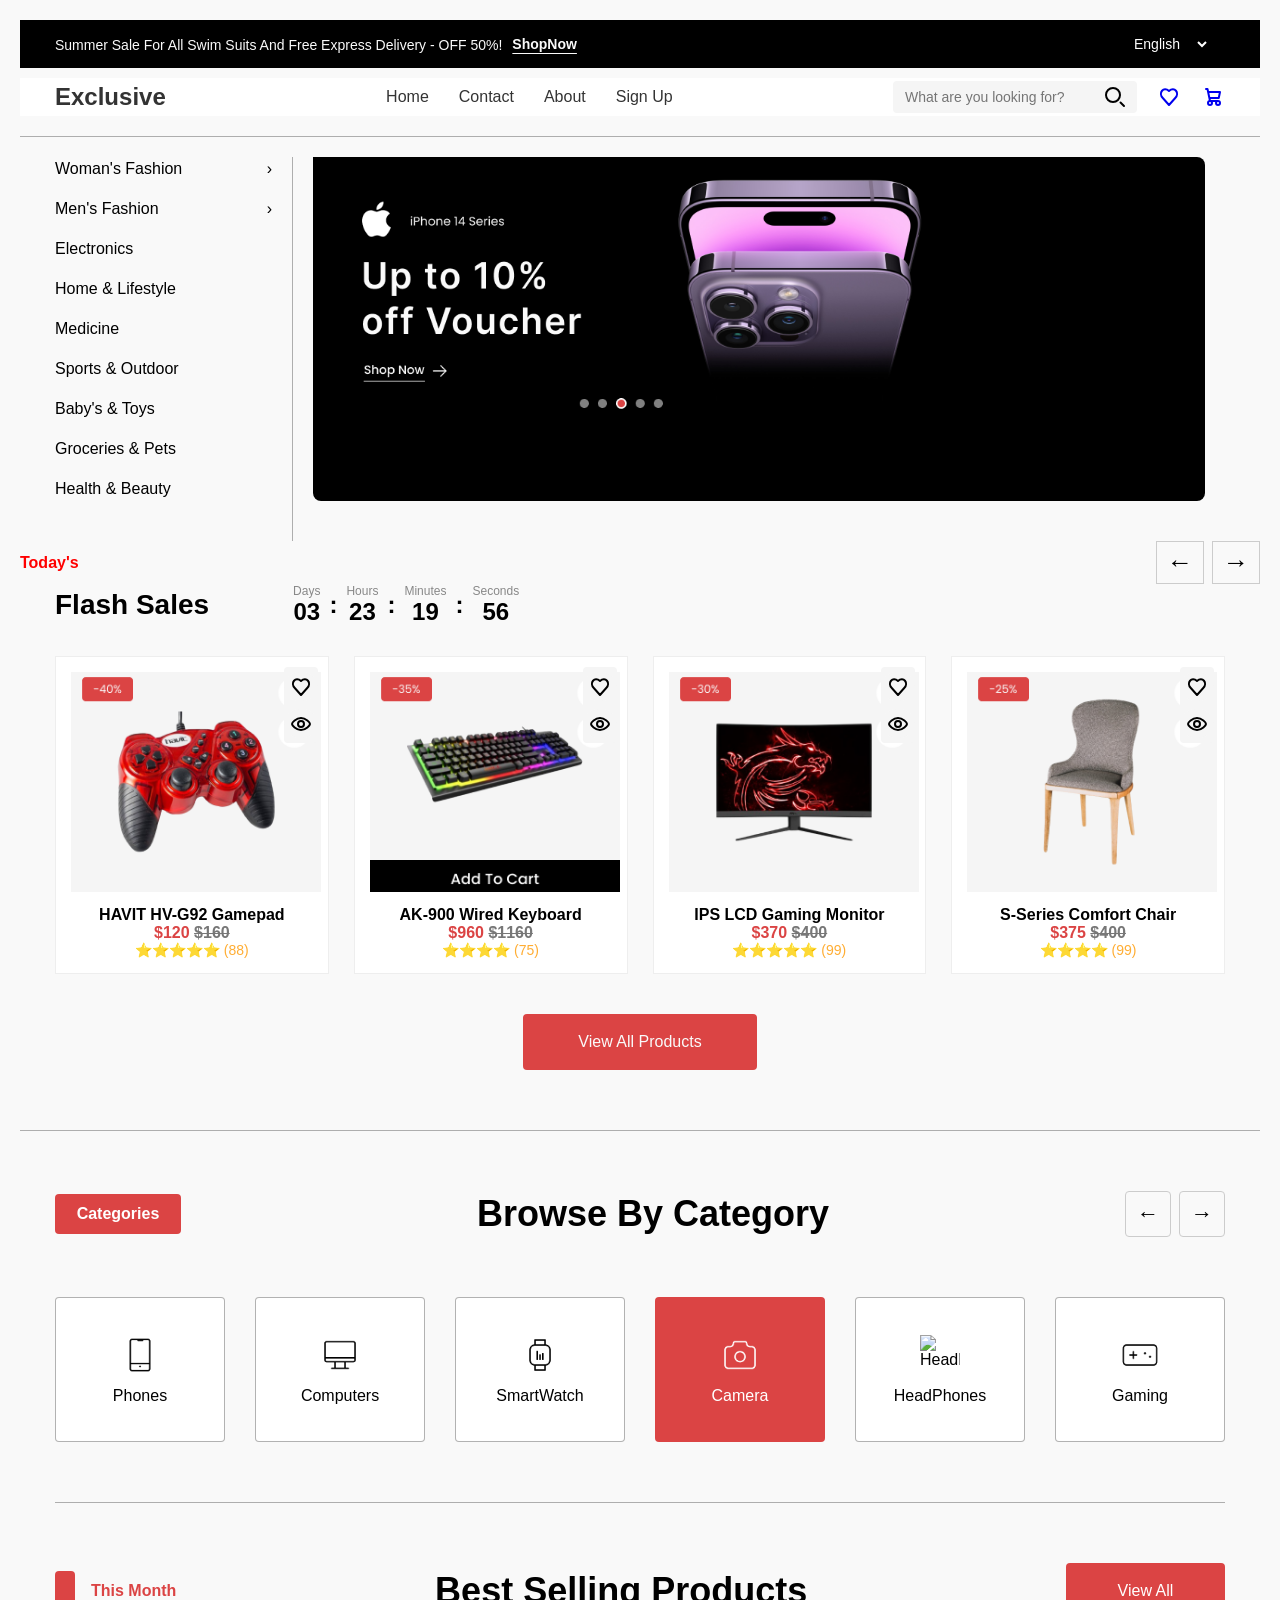
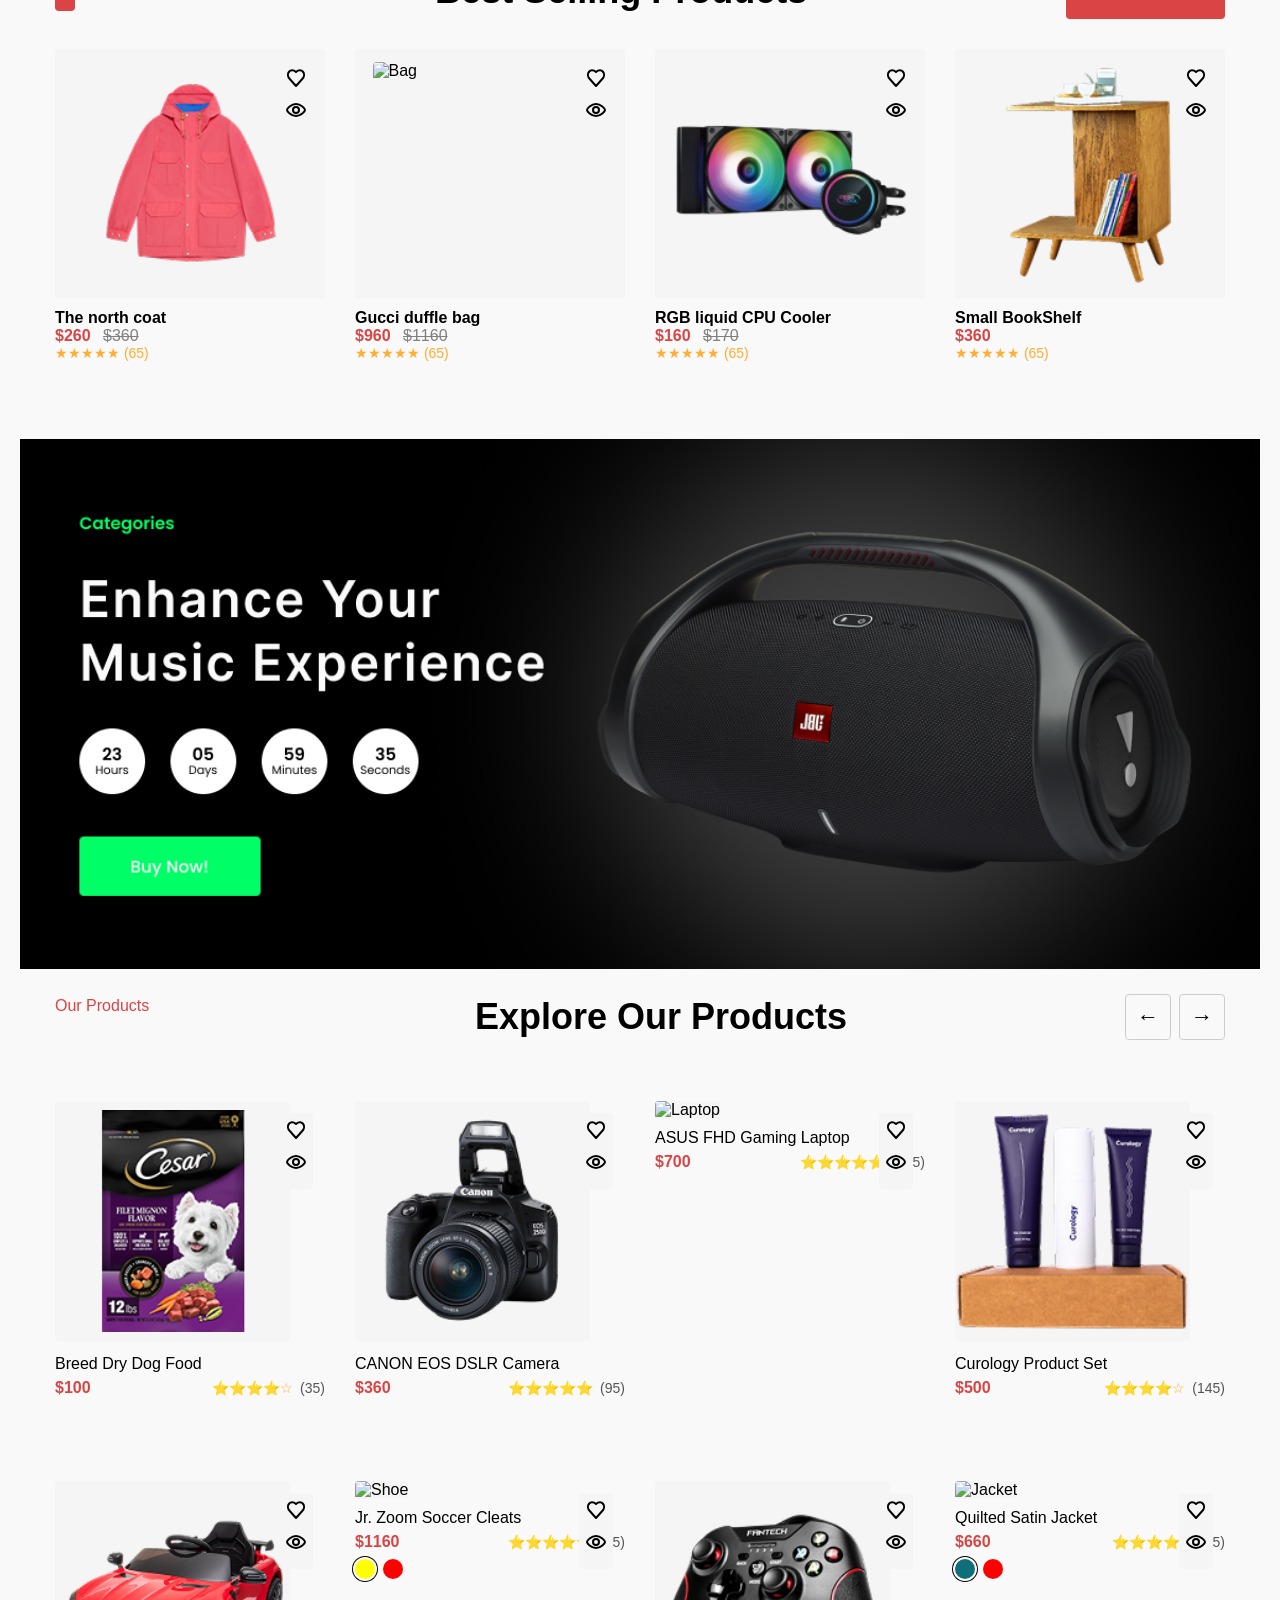
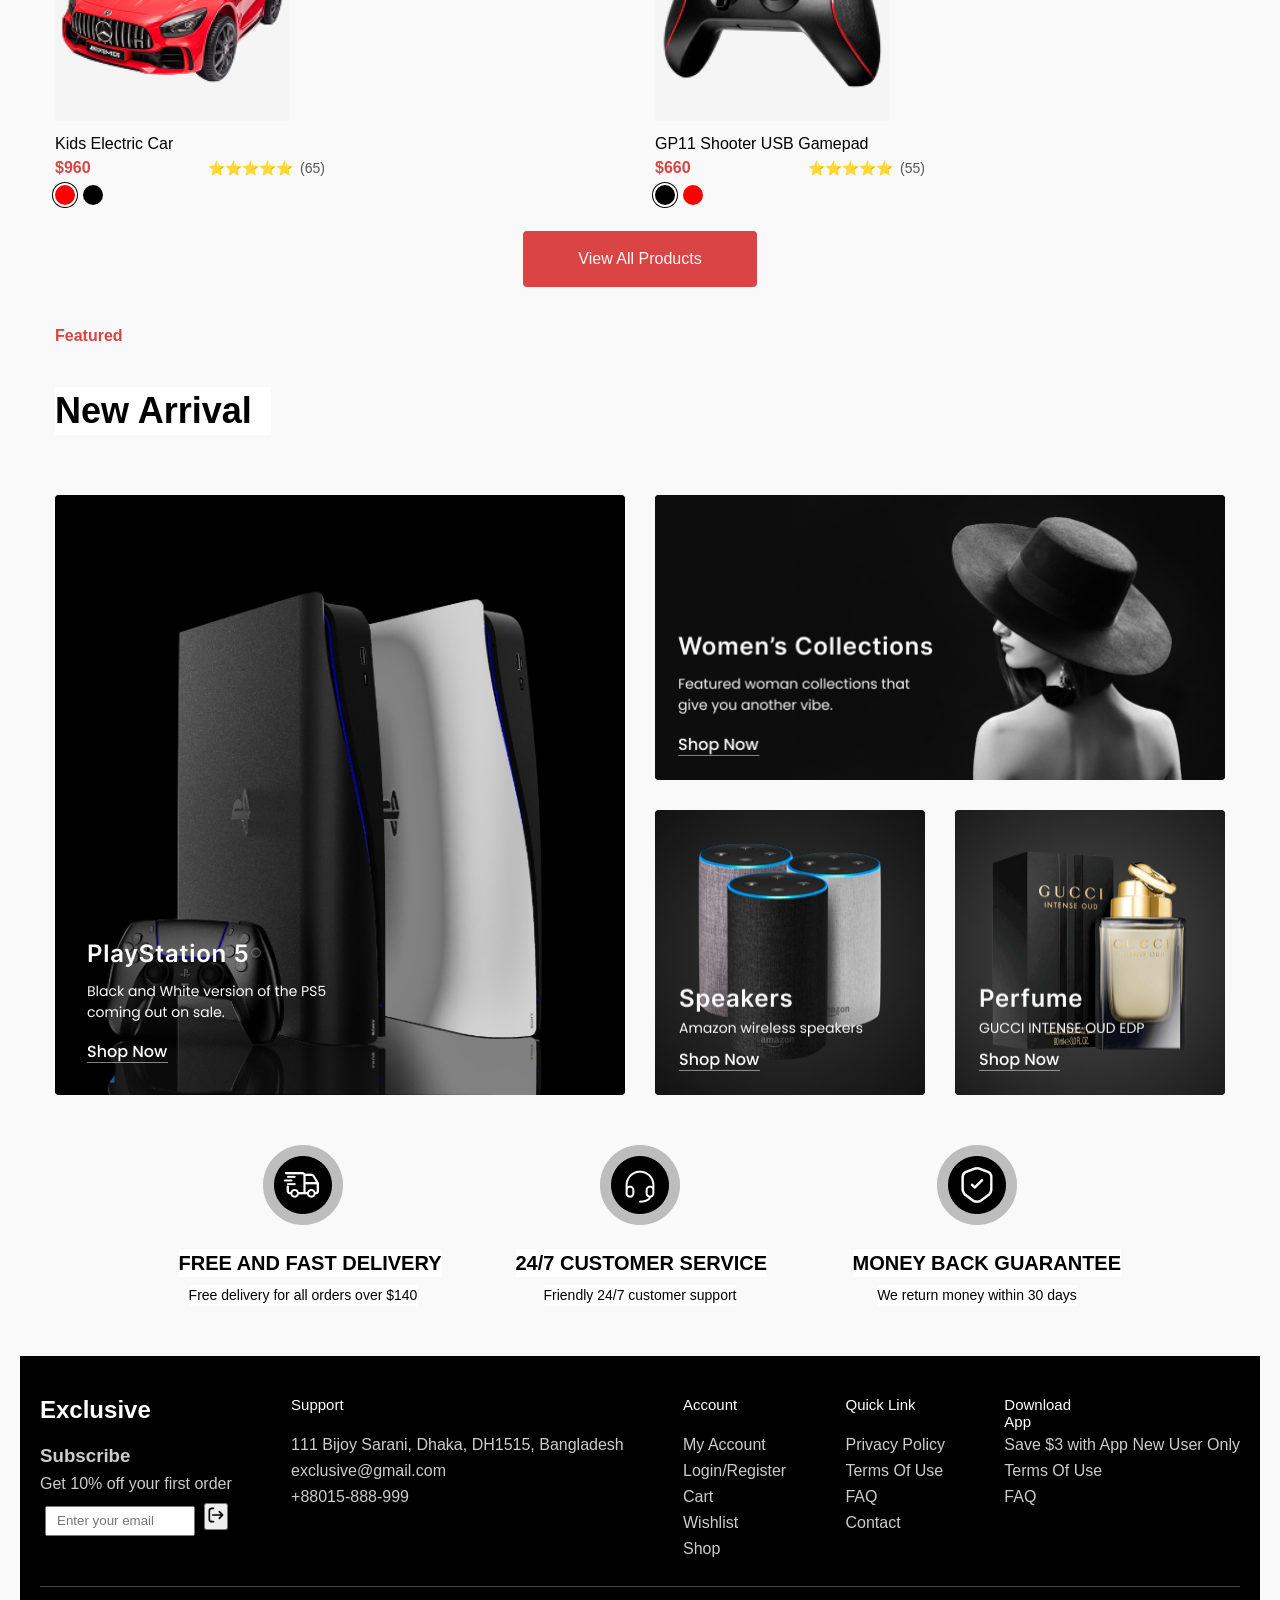
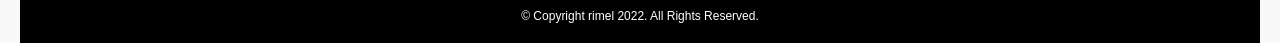
==== commit b1ff420e: "here i do for mobile and laptop view" ====
--- a/Index.html
+++ b/Index.html
@@ -11,14 +11,12 @@
     <!-- this is header top section -->
     <div class="header-top">
         <div class="container header-top-content">
-            <!-- this is header top section frame 1 -->
             <div class="header-top-frame1">
                 <span class="summer-sale-message">
                     Summer Sale For All Swim Suits And Free Express Delivery - OFF 50%!
                 </span>
                 <a href="#" class="shop-now-link"> ShopNow</a>
             </div> 
-            <!-- this is header top section frame 2 -->
             <div class="header-top-frame2">
                 <select class="language">
                     <option value="english">English</option>
@@ -125,24 +123,96 @@
                 <p class="name">HAVIT HV-G92 Gamepad</p>
                 <p class="price">$120 <span class="old">$160</span></p>
                 <p class="rating">⭐⭐⭐⭐⭐ (88)</p>
+                <div class="product-icons">
+    <div class="icon-box heart-icon">
+        <svg xmlns="http://www.w3.org/2000/svg" width="24" height="24" fill="none" viewBox="0 0 24 24">
+            <path stroke="currentColor" stroke-linecap="round" stroke-linejoin="round" stroke-width="2"
+                  d="M12.01 6.001C6.5 1 1 8 5.782 13.001L12.011 20l6.23-7C23 8 17.5 1 12.01 6.002Z"/>
+        </svg>
+    </div>
+
+    <div class="icon-box eye-icon">
+        <svg xmlns="http://www.w3.org/2000/svg" width="24" height="24" fill="none" viewBox="0 0 24 24">
+            <path stroke="currentColor" stroke-width="2"
+                  d="M21 12c0 1.2-4.03 6-9 6s-9-4.8-9-6c0-1.2 4.03-6 9-6s9 4.8 9 6Z"/>
+            <path stroke="currentColor" stroke-width="2"
+                  d="M15 12a3 3 0 1 1-6 0 3 3 0 0 1 6 0Z"/>
+        </svg>
+    </div>
+</div>
+
             </div>
             <div class="product-card">
                 <img src="Images/Flash-sale/keyboard.png" alt="Keyboard">
                 <p class="name">AK-900 Wired Keyboard</p>
                 <p class="price">$960 <span class="old">$1160</span></p>
                 <p class="rating">⭐⭐⭐⭐ (75)</p>
+                <div class="product-icons">
+    <div class="icon-box heart-icon">
+        <svg xmlns="http://www.w3.org/2000/svg" width="24" height="24" fill="none" viewBox="0 0 24 24">
+            <path stroke="currentColor" stroke-linecap="round" stroke-linejoin="round" stroke-width="2"
+                  d="M12.01 6.001C6.5 1 1 8 5.782 13.001L12.011 20l6.23-7C23 8 17.5 1 12.01 6.002Z"/>
+        </svg>
+    </div>
+
+    <div class="icon-box eye-icon">
+        <svg xmlns="http://www.w3.org/2000/svg" width="24" height="24" fill="none" viewBox="0 0 24 24">
+            <path stroke="currentColor" stroke-width="2"
+                  d="M21 12c0 1.2-4.03 6-9 6s-9-4.8-9-6c0-1.2 4.03-6 9-6s9 4.8 9 6Z"/>
+            <path stroke="currentColor" stroke-width="2"
+                  d="M15 12a3 3 0 1 1-6 0 3 3 0 0 1 6 0Z"/>
+        </svg>
+    </div>
+</div>
+
             </div>
             <div class="product-card">
                 <img src="Images/Flash-sale/monitor.png" alt="Monitor">
                 <p class="name">IPS LCD Gaming Monitor</p>
                 <p class="price">$370 <span class="old">$400</span></p>
                 <p class="rating">⭐⭐⭐⭐⭐ (99)</p>
+                <div class="product-icons">
+    <div class="icon-box heart-icon">
+        <svg xmlns="http://www.w3.org/2000/svg" width="24" height="24" fill="none" viewBox="0 0 24 24">
+            <path stroke="currentColor" stroke-linecap="round" stroke-linejoin="round" stroke-width="2"
+                  d="M12.01 6.001C6.5 1 1 8 5.782 13.001L12.011 20l6.23-7C23 8 17.5 1 12.01 6.002Z"/>
+        </svg>
+    </div>
+
+    <div class="icon-box eye-icon">
+        <svg xmlns="http://www.w3.org/2000/svg" width="24" height="24" fill="none" viewBox="0 0 24 24">
+            <path stroke="currentColor" stroke-width="2"
+                  d="M21 12c0 1.2-4.03 6-9 6s-9-4.8-9-6c0-1.2 4.03-6 9-6s9 4.8 9 6Z"/>
+            <path stroke="currentColor" stroke-width="2"
+                  d="M15 12a3 3 0 1 1-6 0 3 3 0 0 1 6 0Z"/>
+        </svg>
+    </div>
+</div>
+
             </div>
             <div class="product-card">
                 <img src="Images/Flash-sale/chair.png" alt="Chair">
                 <p class="name">S-Series Comfort Chair</p>
                 <p class="price">$375 <span class="old">$400</span></p>
                 <p class="rating">⭐⭐⭐⭐ (99)</p>
+                <div class="product-icons">
+    <div class="icon-box heart-icon">
+        <svg xmlns="http://www.w3.org/2000/svg" width="24" height="24" fill="none" viewBox="0 0 24 24">
+            <path stroke="currentColor" stroke-linecap="round" stroke-linejoin="round" stroke-width="2"
+                  d="M12.01 6.001C6.5 1 1 8 5.782 13.001L12.011 20l6.23-7C23 8 17.5 1 12.01 6.002Z"/>
+        </svg>
+    </div>
+
+    <div class="icon-box eye-icon">
+        <svg xmlns="http://www.w3.org/2000/svg" width="24" height="24" fill="none" viewBox="0 0 24 24">
+            <path stroke="currentColor" stroke-width="2"
+                  d="M21 12c0 1.2-4.03 6-9 6s-9-4.8-9-6c0-1.2 4.03-6 9-6s9 4.8 9 6Z"/>
+            <path stroke="currentColor" stroke-width="2"
+                  d="M15 12a3 3 0 1 1-6 0 3 3 0 0 1 6 0Z"/>
+        </svg>
+    </div>
+</div>
+
             </div>
         </div>
         <div class="view-btn-wrapper">
@@ -203,38 +273,111 @@
         <div class="products-container">
             <div class="product-box">
                 <div class="product-img-box">
-                    <img src="Images/Best-selling-products/Coat.png" alt="Coat">
+                    <img src="Images/Best-selling-products/new coat.png" alt="Coat">
                 </div>
                 <div class="product-name">The north coat</div>
                 <span class="price">$260</span>
                 <span class="old-price">$360</span>
                 <div class="rating">★★★★★ (65)</div>
+                <div class="product-icons">
+    <div class="icon-box heart-icon">
+        <svg xmlns="http://www.w3.org/2000/svg" width="24" height="24" fill="none" viewBox="0 0 24 24">
+            <path stroke="currentColor" stroke-linecap="round" stroke-linejoin="round" stroke-width="2"
+                  d="M12.01 6.001C6.5 1 1 8 5.782 13.001L12.011 20l6.23-7C23 8 17.5 1 12.01 6.002Z"/>
+        </svg>
+    </div>
+
+    <div class="icon-box eye-icon">
+        <svg xmlns="http://www.w3.org/2000/svg" width="24" height="24" fill="none" viewBox="0 0 24 24">
+            <path stroke="currentColor" stroke-width="2"
+                  d="M21 12c0 1.2-4.03 6-9 6s-9-4.8-9-6c0-1.2 4.03-6 9-6s9 4.8 9 6Z"/>
+            <path stroke="currentColor" stroke-width="2"
+                  d="M15 12a3 3 0 1 1-6 0 3 3 0 0 1 6 0Z"/>
+        </svg>
+    </div>
+</div>
+
             </div>
             <div class="product-box">
                 <div class="product-img-box">
-                    <img src="Images/Best-selling-products/Bag.png" alt="Bag">
+                    <img src="Images/Best-selling-products/bag.png" alt="Bag">
                 </div>
                 <div class="product-name">Gucci duffle bag</div>
                 <span class="price">$960</span>
                 <span class="old-price">$1160</span>
                 <div class="rating">★★★★★ (65)</div>
+                <div class="product-icons">
+    <div class="icon-box heart-icon">
+        <svg xmlns="http://www.w3.org/2000/svg" width="24" height="24" fill="none" viewBox="0 0 24 24">
+            <path stroke="currentColor" stroke-linecap="round" stroke-linejoin="round" stroke-width="2"
+                  d="M12.01 6.001C6.5 1 1 8 5.782 13.001L12.011 20l6.23-7C23 8 17.5 1 12.01 6.002Z"/>
+        </svg>
+    </div>
+
+    <div class="icon-box eye-icon">
+        <svg xmlns="http://www.w3.org/2000/svg" width="24" height="24" fill="none" viewBox="0 0 24 24">
+            <path stroke="currentColor" stroke-width="2"
+                  d="M21 12c0 1.2-4.03 6-9 6s-9-4.8-9-6c0-1.2 4.03-6 9-6s9 4.8 9 6Z"/>
+            <path stroke="currentColor" stroke-width="2"
+                  d="M15 12a3 3 0 1 1-6 0 3 3 0 0 1 6 0Z"/>
+        </svg>
+    </div>
+</div>
+
             </div>
             <div class="product-box">
                 <div class="product-img-box">
-                    <img src="Images/Best-selling-products/Cpu-Cooler.png" alt="CPU Cooler">
+                    <img src="Images/Best-selling-products/cpu-coller.png" alt="CPU Cooler">
                 </div>
                 <div class="product-name">RGB liquid CPU Cooler</div>
                 <span class="price">$160</span>
                 <span class="old-price">$170</span>
                 <div class="rating">★★★★★ (65)</div>
+                <div class="product-icons">
+    <div class="icon-box heart-icon">
+        <svg xmlns="http://www.w3.org/2000/svg" width="24" height="24" fill="none" viewBox="0 0 24 24">
+            <path stroke="currentColor" stroke-linecap="round" stroke-linejoin="round" stroke-width="2"
+                  d="M12.01 6.001C6.5 1 1 8 5.782 13.001L12.011 20l6.23-7C23 8 17.5 1 12.01 6.002Z"/>
+        </svg>
+    </div>
+
+    <div class="icon-box eye-icon">
+        <svg xmlns="http://www.w3.org/2000/svg" width="24" height="24" fill="none" viewBox="0 0 24 24">
+            <path stroke="currentColor" stroke-width="2"
+                  d="M21 12c0 1.2-4.03 6-9 6s-9-4.8-9-6c0-1.2 4.03-6 9-6s9 4.8 9 6Z"/>
+            <path stroke="currentColor" stroke-width="2"
+                  d="M15 12a3 3 0 1 1-6 0 3 3 0 0 1 6 0Z"/>
+        </svg>
+    </div>
+</div>
+
             </div>
             <div class="product-box">
                 <div class="product-img-box">
-                    <img src="Images/Best-selling-products/Bookself.png" alt="Bookshelf">
+                    <img src="Images/Best-selling-products/book-shelf.png" alt="Bookshelf">
                 </div>
                 <div class="product-name">Small BookShelf</div>
                 <span class="price">$360</span>
                 <div class="rating">★★★★★ (65)</div>
+                <div class="product-icons">
+    <div class="icon-box heart-icon">
+        <svg xmlns="http://www.w3.org/2000/svg" width="24" height="24" fill="none" viewBox="0 0 24 24">
+            <path stroke="currentColor" stroke-linecap="round" stroke-linejoin="round" stroke-width="2"
+                  d="M12.01 6.001C6.5 1 1 8 5.782 13.001L12.011 20l6.23-7C23 8 17.5 1 12.01 6.002Z"/>
+        </svg>
+    </div>
+
+    <div class="icon-box eye-icon">
+        <svg xmlns="http://www.w3.org/2000/svg" width="24" height="24" fill="none" viewBox="0 0 24 24">
+            <path stroke="currentColor" stroke-width="2"
+                  d="M21 12c0 1.2-4.03 6-9 6s-9-4.8-9-6c0-1.2 4.03-6 9-6s9 4.8 9 6Z"/>
+            <path stroke="currentColor" stroke-width="2"
+                  d="M15 12a3 3 0 1 1-6 0 3 3 0 0 1 6 0Z"/>
+        </svg>
+    </div>
+</div>
+
+
             </div>
         </div>
     </div>
@@ -257,11 +400,29 @@
         <section class="products-section">
             <div class="products-grid">
                 <div class="product-box">
-                    <img src="Images/Explore/Dog food.png" alt="Dog Food">
+                    <img src="Images/dog-food.png" alt="Dog Food">
                     <h3>Breed Dry Dog Food</h3>
                     <div class="price-rating">
                         <p class="price">$100</p>
                         <div class="rating">⭐⭐⭐⭐☆ <span class="count">(35)</span></div>
+                        <div class="product-icons">
+    <div class="icon-box heart-icon">
+        <svg xmlns="http://www.w3.org/2000/svg" width="24" height="24" fill="none" viewBox="0 0 24 24">
+            <path stroke="currentColor" stroke-linecap="round" stroke-linejoin="round" stroke-width="2"
+                  d="M12.01 6.001C6.5 1 1 8 5.782 13.001L12.011 20l6.23-7C23 8 17.5 1 12.01 6.002Z"/>
+        </svg>
+    </div>
+
+    <div class="icon-box eye-icon">
+        <svg xmlns="http://www.w3.org/2000/svg" width="24" height="24" fill="none" viewBox="0 0 24 24">
+            <path stroke="currentColor" stroke-width="2"
+                  d="M21 12c0 1.2-4.03 6-9 6s-9-4.8-9-6c0-1.2 4.03-6 9-6s9 4.8 9 6Z"/>
+            <path stroke="currentColor" stroke-width="2"
+                  d="M15 12a3 3 0 1 1-6 0 3 3 0 0 1 6 0Z"/>
+        </svg>
+    </div>
+</div>
+
                     </div>
                 </div>
                 <div class="product-box">
@@ -270,22 +431,76 @@
                     <div class="price-rating">
                         <p class="price">$360</p>
                         <div class="rating">⭐⭐⭐⭐⭐ <span class="count">(95)</span></div>
+                        <div class="product-icons">
+    <div class="icon-box heart-icon">
+        <svg xmlns="http://www.w3.org/2000/svg" width="24" height="24" fill="none" viewBox="0 0 24 24">
+            <path stroke="currentColor" stroke-linecap="round" stroke-linejoin="round" stroke-width="2"
+                  d="M12.01 6.001C6.5 1 1 8 5.782 13.001L12.011 20l6.23-7C23 8 17.5 1 12.01 6.002Z"/>
+        </svg>
+    </div>
+
+    <div class="icon-box eye-icon">
+        <svg xmlns="http://www.w3.org/2000/svg" width="24" height="24" fill="none" viewBox="0 0 24 24">
+            <path stroke="currentColor" stroke-width="2"
+                  d="M21 12c0 1.2-4.03 6-9 6s-9-4.8-9-6c0-1.2 4.03-6 9-6s9 4.8 9 6Z"/>
+            <path stroke="currentColor" stroke-width="2"
+                  d="M15 12a3 3 0 1 1-6 0 3 3 0 0 1 6 0Z"/>
+        </svg>
+    </div>
+</div>
+
                     </div>
                 </div>
                 <div class="product-box">
-                    <img src="Images/Explore/Laptop.png" alt="Laptop">
+                    <img src="Images/Explore/laptop.png" alt="Laptop">
                     <h3>ASUS FHD Gaming Laptop</h3>
                     <div class="price-rating">
                         <p class="price">$700</p>
                         <div class="rating">⭐⭐⭐⭐⭐ <span class="count">(325)</span></div>
+                        <div class="product-icons">
+    <div class="icon-box heart-icon">
+        <svg xmlns="http://www.w3.org/2000/svg" width="24" height="24" fill="none" viewBox="0 0 24 24">
+            <path stroke="currentColor" stroke-linecap="round" stroke-linejoin="round" stroke-width="2"
+                  d="M12.01 6.001C6.5 1 1 8 5.782 13.001L12.011 20l6.23-7C23 8 17.5 1 12.01 6.002Z"/>
+        </svg>
+    </div>
+
+    <div class="icon-box eye-icon">
+        <svg xmlns="http://www.w3.org/2000/svg" width="24" height="24" fill="none" viewBox="0 0 24 24">
+            <path stroke="currentColor" stroke-width="2"
+                  d="M21 12c0 1.2-4.03 6-9 6s-9-4.8-9-6c0-1.2 4.03-6 9-6s9 4.8 9 6Z"/>
+            <path stroke="currentColor" stroke-width="2"
+                  d="M15 12a3 3 0 1 1-6 0 3 3 0 0 1 6 0Z"/>
+        </svg>
+    </div>
+</div>
+
                     </div>
                 </div>
                 <div class="product-box">
-                    <img src="Images/Explore/Facewash.png" alt="Facewash">
+                    <img src="Images/Explore/cream.png" alt="Facewash">
                     <h3>Curology Product Set</h3>
                     <div class="price-rating">
                         <p class="price">$500</p>
                         <div class="rating">⭐⭐⭐⭐☆ <span class="count">(145)</span></div>
+                        <div class="product-icons">
+    <div class="icon-box heart-icon">
+        <svg xmlns="http://www.w3.org/2000/svg" width="24" height="24" fill="none" viewBox="0 0 24 24">
+            <path stroke="currentColor" stroke-linecap="round" stroke-linejoin="round" stroke-width="2"
+                  d="M12.01 6.001C6.5 1 1 8 5.782 13.001L12.011 20l6.23-7C23 8 17.5 1 12.01 6.002Z"/>
+        </svg>
+    </div>
+
+    <div class="icon-box eye-icon">
+        <svg xmlns="http://www.w3.org/2000/svg" width="24" height="24" fill="none" viewBox="0 0 24 24">
+            <path stroke="currentColor" stroke-width="2"
+                  d="M21 12c0 1.2-4.03 6-9 6s-9-4.8-9-6c0-1.2 4.03-6 9-6s9 4.8 9 6Z"/>
+            <path stroke="currentColor" stroke-width="2"
+                  d="M15 12a3 3 0 1 1-6 0 3 3 0 0 1 6 0Z"/>
+        </svg>
+    </div>
+</div>
+
                     </div>
                 </div>
                 <div class="product-box">
@@ -299,9 +514,27 @@
                         <span class="color-circle active" style="background-color: red;"></span>
                         <span class="color-circle" style="background-color: #000000;"></span>
                     </div>
+                    <div class="product-icons">
+    <div class="icon-box heart-icon">
+        <svg xmlns="http://www.w3.org/2000/svg" width="24" height="24" fill="none" viewBox="0 0 24 24">
+            <path stroke="currentColor" stroke-linecap="round" stroke-linejoin="round" stroke-width="2"
+                  d="M12.01 6.001C6.5 1 1 8 5.782 13.001L12.011 20l6.23-7C23 8 17.5 1 12.01 6.002Z"/>
+        </svg>
+    </div>
+
+    <div class="icon-box eye-icon">
+        <svg xmlns="http://www.w3.org/2000/svg" width="24" height="24" fill="none" viewBox="0 0 24 24">
+            <path stroke="currentColor" stroke-width="2"
+                  d="M21 12c0 1.2-4.03 6-9 6s-9-4.8-9-6c0-1.2 4.03-6 9-6s9 4.8 9 6Z"/>
+            <path stroke="currentColor" stroke-width="2"
+                  d="M15 12a3 3 0 1 1-6 0 3 3 0 0 1 6 0Z"/>
+        </svg>
+    </div>
+</div>
+
                 </div>
                 <div class="product-box">
-                    <img src="Images/Explore/Shoe.png" alt="Shoe">
+                    <img src="Images/Explore/shoe.png" alt="Shoe">
                     <h3>Jr. Zoom Soccer Cleats</h3>
                     <div class="price-rating">
                         <p class="price">$1160</p>
@@ -311,6 +544,24 @@
                         <span class="color-circle active" style="background-color: yellow;"></span>
                         <span class="color-circle" style="background-color: red;"></span>
                     </div>
+                    <div class="product-icons">
+    <div class="icon-box heart-icon">
+        <svg xmlns="http://www.w3.org/2000/svg" width="24" height="24" fill="none" viewBox="0 0 24 24">
+            <path stroke="currentColor" stroke-linecap="round" stroke-linejoin="round" stroke-width="2"
+                  d="M12.01 6.001C6.5 1 1 8 5.782 13.001L12.011 20l6.23-7C23 8 17.5 1 12.01 6.002Z"/>
+        </svg>
+    </div>
+
+    <div class="icon-box eye-icon">
+        <svg xmlns="http://www.w3.org/2000/svg" width="24" height="24" fill="none" viewBox="0 0 24 24">
+            <path stroke="currentColor" stroke-width="2"
+                  d="M21 12c0 1.2-4.03 6-9 6s-9-4.8-9-6c0-1.2 4.03-6 9-6s9 4.8 9 6Z"/>
+            <path stroke="currentColor" stroke-width="2"
+                  d="M15 12a3 3 0 1 1-6 0 3 3 0 0 1 6 0Z"/>
+        </svg>
+    </div>
+</div>
+
                 </div>
                 <div class="product-box">
                     <img src="Images/Explore/Gaming-pad.png" alt="Gaming Pad">
@@ -323,9 +574,27 @@
                         <span class="color-circle active" style="background-color: #000000;"></span>
                         <span class="color-circle" style="background-color: red;"></span>
                     </div>
+                    <div class="product-icons">
+    <div class="icon-box heart-icon">
+        <svg xmlns="http://www.w3.org/2000/svg" width="24" height="24" fill="none" viewBox="0 0 24 24">
+            <path stroke="currentColor" stroke-linecap="round" stroke-linejoin="round" stroke-width="2"
+                  d="M12.01 6.001C6.5 1 1 8 5.782 13.001L12.011 20l6.23-7C23 8 17.5 1 12.01 6.002Z"/>
+        </svg>
+    </div>
+
+    <div class="icon-box eye-icon">
+        <svg xmlns="http://www.w3.org/2000/svg" width="24" height="24" fill="none" viewBox="0 0 24 24">
+            <path stroke="currentColor" stroke-width="2"
+                  d="M21 12c0 1.2-4.03 6-9 6s-9-4.8-9-6c0-1.2 4.03-6 9-6s9 4.8 9 6Z"/>
+            <path stroke="currentColor" stroke-width="2"
+                  d="M15 12a3 3 0 1 1-6 0 3 3 0 0 1 6 0Z"/>
+        </svg>
+    </div>
+</div>
+
                 </div>
                 <div class="product-box">
-                    <img src="Images/Explore/Jacket.png" alt="Jacket">
+                    <img src="Images/Explore/jacket.png" alt="Jacket">
                     <h3>Quilted Satin Jacket</h3>
                     <div class="price-rating">
                         <p class="price">$660</p>
@@ -335,6 +604,24 @@
                         <span class="color-circle active" style="background-color: #0F6F79;"></span>
                         <span class="color-circle" style="background-color: red;"></span>
                     </div>
+                    <div class="product-icons">
+    <div class="icon-box heart-icon">
+        <svg xmlns="http://www.w3.org/2000/svg" width="24" height="24" fill="none" viewBox="0 0 24 24">
+            <path stroke="currentColor" stroke-linecap="round" stroke-linejoin="round" stroke-width="2"
+                  d="M12.01 6.001C6.5 1 1 8 5.782 13.001L12.011 20l6.23-7C23 8 17.5 1 12.01 6.002Z"/>
+        </svg>
+    </div>
+
+    <div class="icon-box eye-icon">
+        <svg xmlns="http://www.w3.org/2000/svg" width="24" height="24" fill="none" viewBox="0 0 24 24">
+            <path stroke="currentColor" stroke-width="2"
+                  d="M21 12c0 1.2-4.03 6-9 6s-9-4.8-9-6c0-1.2 4.03-6 9-6s9 4.8 9 6Z"/>
+            <path stroke="currentColor" stroke-width="2"
+                  d="M15 12a3 3 0 1 1-6 0 3 3 0 0 1 6 0Z"/>
+        </svg>
+    </div>
+</div>
+
                 </div>
             </div>
             <div class="bottom-btn-wrapper">
@@ -454,6 +741,5 @@
             <span class="rights">© Copyright rimel 2022. All Rights Reserved.</span>
         </div>
     </footer>
-
 </body>
 </html>
--- a/Homepage.css
+++ b/Homepage.css
@@ -74,6 +74,8 @@
 }
 
 .language {
+  border: none;
+    outline: none;
   margin: 15px;
   background-color: black;
   display: flex;
@@ -92,7 +94,6 @@
 .header-main {
   background-color: #fff;
   padding: 0px;
-  border-bottom: 1px solid #e0e0e0;
 }
 
 .header-main-content {
@@ -103,8 +104,8 @@
   height: 38px;
   width: 100%;
   max-width: 1170px;
-  margin: 0 auto;
-  padding: 0 0;
+  margin: 10px auto;
+  padding: 10px 0;
 }
 
 .logo a {
@@ -283,6 +284,39 @@
   padding: 20px;
 }
 
+
+
+.flash-section .product-card {
+  position: relative;
+  overflow: hidden;
+}
+
+.flash-section .product-icons {
+  position: absolute;
+  top: 10px;
+  right: 10px;
+  display: flex;
+  flex-direction: column;
+  gap: 8px;
+}
+
+.flash-section .icon-box {
+  width: 34px;
+  height: 34px;
+  background: #f5f5f5;
+  border-radius: 50%;
+  display: flex;
+  align-items: center;
+  justify-content: center;
+  cursor: pointer;
+}
+
+.flash-section .icon-box:hover {
+  background: #f0f0f0;
+}
+
+
+
 .top-heading {
   display: flex;
   justify-content: space-between;
@@ -298,6 +332,7 @@
   font-size: 26px;
   padding: 5px 10px;
   cursor: pointer;
+  border: 1px solid #ccc;
 }
 
 .flash-title-row {
@@ -361,8 +396,8 @@
 }
 
 .product-card img {
-  width: 150px;
-  height: 150px;
+  width: 250px;
+  height: 220px;
   object-fit: cover;
 }
 
@@ -688,11 +723,11 @@
 }
 
 .product-box img {
-  width: 270px;
-  height: 250px;
+  width: 235px;
+  height: 240px;
   background: #F5F5F5;
   border-radius: 4px;
-  object-fit: cover;
+  object-fit: contain;
 }
 
 .product-box h3 {
@@ -1310,4 +1345,41 @@
   .label {
     font-size: 8px;
   }
-}+}
+
+
+
+
+.product-box {
+  position: relative;
+}
+
+.product-icons {
+  position: absolute;
+  top: 12px;
+  right: 12px;
+  width: 34px;
+  height: 76px;
+  background: #F5F5F5;
+  border-radius: 4px;
+  display: flex;
+  flex-direction: column;
+  gap: 8px;
+  padding: 5px;
+  justify-content: start;
+  align-items: center;
+  opacity: 1;
+  z-index: 20;
+}
+
+.icon-box {
+  width: 24px;
+  height: 24px;
+  cursor: pointer;
+}
+
+.icon-box svg {
+  width: 24px;
+  height: 24px;
+  color: #000;
+}
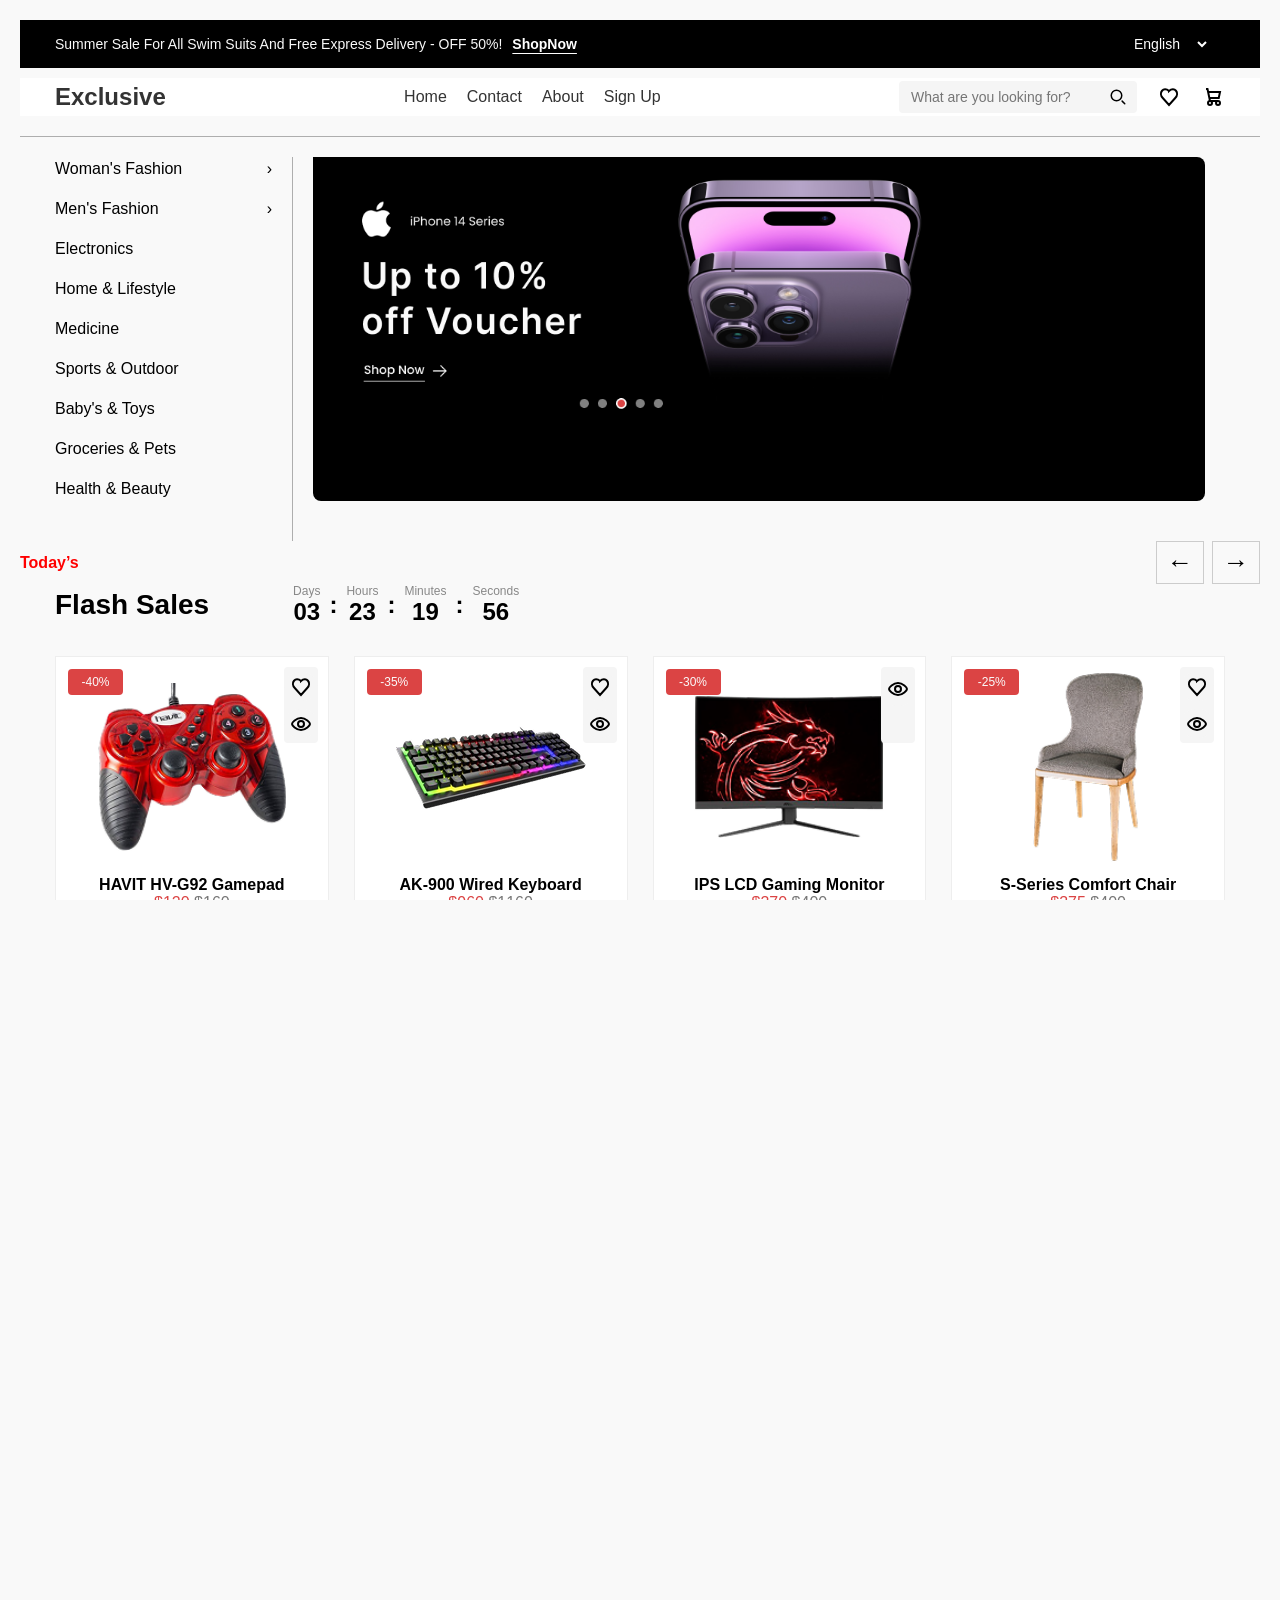
==== commit b9a90d4d: "here i started wishlist" ====
--- a/Index.html
+++ b/Index.html
@@ -1,71 +1,102 @@
 <!DOCTYPE html>
 <html lang="en">
+
 <head>
-    <meta charset="UTF-8">
-    <meta name="viewport" content="width=device-width, initial-scale=1.0">
+    <meta charset="UTF-8" />
+    <meta name="viewport" content="width=device-width, initial-scale=1.0" />
     <title>Exclusive E-commerce</title>
-    <link rel="stylesheet" href="Homepage.css">
+    <link rel="stylesheet" href="account.css" />
 </head>
 
 <body>
-    <!-- this is header top section -->
-    <div class="header-top">
-        <div class="container header-top-content">
-            <div class="header-top-frame1">
-                <span class="summer-sale-message">
-                    Summer Sale For All Swim Suits And Free Express Delivery - OFF 50%!
-                </span>
-                <a href="#" class="shop-now-link"> ShopNow</a>
-            </div> 
-            <div class="header-top-frame2">
-                <select class="language">
-                    <option value="english">English</option>
-                    <option value="french">French</option>
-                    <option value="german">German</option>
-                </select>
-            </div>
-        </div>
-    </div>
-
-    <!-- this is header main section -->
-    <header class="header-main">
-        <div class="container header-main-content">
-            <div class="logo">
-                <a href="#">Exclusive</a>
-            </div>
-            <nav class="nav-menu">
-                <ul>
-                    <li><a href="#">Home</a></li>
-                    <li><a href="#">Contact</a></li>
-                    <li><a href="#">About</a></li>
-                    <li><a href="Signup.html">Sign Up</a></li>
-                </ul>
-            </nav>
-            <div class="header-icons">
-                <div class="search-box">
-                    <input type="text" placeholder="What are you looking for?" class="search-input">
-                    <button class="search-button">
-                        <svg class="w-6 h-6" aria-hidden="true" xmlns="http://www.w3.org/2000/svg" width="24" height="24" fill="none" viewBox="0 0 24 24">
-                            <path stroke="currentColor" stroke-linecap="round" stroke-width="2" d="m21 21-3.5-3.5M17 10a7 7 0 1 1-14 0 7 7 0 0 1 14 0Z"/>
-                        </svg>
-                    </button>
-                </div>
-                <a href="#" class="icon-link wishlist-link">
-                    <svg class="w-6 h-6 text-gray-800 dark:text-white" aria-hidden="true" xmlns="http://www.w3.org/2000/svg" width="24" height="24" fill="none" viewBox="0 0 24 24">
-                        <path stroke="currentColor" stroke-linecap="round" stroke-linejoin="round" stroke-width="2" d="M12.01 6.001C6.5 1 1 8 5.782 13.001L12.011 20l6.23-7C23 8 17.5 1 12.01 6.002Z"/>
-                    </svg>
-                </a>
-                <a href="#" class="icon-link cart-link">
-                    <svg class="w-6 h-6 text-gray-800 dark:text-white" aria-hidden="true" xmlns="http://www.w3.org/2000/svg" width="24" height="24" fill="none" viewBox="0 0 24 24">
-                        <path stroke="currentColor" stroke-linecap="round" stroke-linejoin="round" stroke-width="2" d="M5 4h1.5L9 16m0 0h8m-8 0a2 2 0 1 0 0 4 2 2 0 0 0 0-4Zm8 0a2 2 0 1 0 0 4 2 2 0 0 0 0-4Zm-8.5-3h9.25L19 7H7.312"/>
-                    </svg>
-                </a>
+
+    <!-- ======================= HEADER TOP ======================= -->
+    <header>
+        <div class="header-top">
+            <div class="container header-top-content">
+
+                <div class="header-top-frame1">
+                    <span class="summer-sale-message">
+                        Summer Sale For All Swim Suits And Free Express Delivery - OFF 50%!
+                    </span>
+                    <a href="#" class="shop-now-link">ShopNow</a>
+                </div>
+
+                <div class="header-top-frame2">
+                    <select class="language">
+                        <option value="english">English</option>
+                        <option value="french">French</option>
+                        <option value="german">German</option>
+                    </select>
+                </div>
+
+            </div>
+        </div>
+
+        <!-- ======================= HEADER MAIN ======================= -->
+        <div class="header-main">
+            <div class="container header-main-content">
+
+                <!-- Logo -->
+                <div class="logo">
+                    <a href="#">Exclusive</a>
+                </div>
+
+                <!-- Navigation -->
+                <nav class="nav-menu">
+                    <ul>
+                        <li><a href="#">Home</a></li>
+                        <li><a href="#">Contact</a></li>
+                        <li><a href="#">About</a></li>
+                        <li><a href="Signup.html">Sign Up</a></li>
+                    </ul>
+                </nav>
+
+                <!-- Search + Icons -->
+                <div class="mobile-second-row">
+
+                    <!-- Search -->
+                    <div class="search-box">
+                        <input type="text" placeholder="What are you looking for?" class="search-input" />
+                        <button class="search-button">
+                            <svg xmlns="http://www.w3.org/2000/svg" width="24" height="24"
+                                viewBox="0 0 24 24" fill="none">
+                                <path stroke="currentColor" stroke-linecap="round" stroke-width="2"
+                                    d="m21 21-3.5-3.5M17 10a7 7 0 1 1-14 0 7 7 0 0 1 14 0Z" />
+                            </svg>
+                        </button>
+                    </div>
+
+                    <!-- Icons -->
+                    <div class="header-icons">
+
+                        <!-- Wishlist -->
+                        <a href="#" class="icon-link wishlist-link">
+                            <svg xmlns="http://www.w3.org/2000/svg" width="24" height="24"
+                                viewBox="0 0 24 24" fill="none">
+                                <path stroke="currentColor" stroke-width="2"
+                                    d="M12.01 6.001C6.5 1 1 8 5.782 13.001L12.011 20l6.23-7C23 8 17.5 1 12.01 6.002Z" />
+                            </svg>
+                        </a>
+
+                        <!-- Cart -->
+                        <a href="#" class="icon-link cart-link">
+                            <svg xmlns="http://www.w3.org/2000/svg" width="24" height="24"
+                                viewBox="0 0 24 24" fill="none">
+                                <path stroke="currentColor" stroke-width="2"
+                                    d="M5 4h1.5L9 16h8m-8 0a2 2 0 1 0 0 4 2 2 0 0 0 0-4Zm8 0a2 2 0 1 0 0 4 2 2 0 0 0 0-4Zm-8.5-3h9.25L19 7H7.31" />
+                            </svg>
+                        </a>
+                    </div>
+                </div>
+
             </div>
         </div>
     </header>
 
-    <!-- this is categories section -->
+    <!-- ======================= CATEGORIES SECTION ======================= -->
     <div class="top-line"></div>
+
     <div class="categories">
         <div class="left-menu">
             <div class="menu-item">Woman's Fashion <span>›</span></div>
@@ -78,668 +109,837 @@
             <div class="menu-item">Groceries & Pets</div>
             <div class="menu-item">Health & Beauty</div>
         </div>
+
         <div class="divider"></div>
+
         <div class="banner">
-            <img src="Images/Top-Banner/mobile.png" alt="iPhone">
-        </div>
-    </div>
-
-    <!-- this is flash sales -->
-    <div class="flash-section">
+            <img src="Images/Top-Banner/mobile.png" alt="iPhone" />
+        </div>
+    </div>
+
+
+    <!-- ======================= FLASH SALES ======================= -->
+    <section class="flash-section">
+
         <div class="top-heading">
-            <span class="today">Today's</span>
+            <span class="today">Today’s</span>
             <div class="arrows">
                 <span class="arrow">&#8592;</span>
                 <span class="arrow">&#8594;</span>
             </div>
         </div>
+
         <div class="flash-title-row">
             <h2 class="flash-title">Flash Sales</h2>
+
             <div class="counter">
                 <div class="time-box">
                     <span class="label">Days</span>
                     <span class="num">03</span>
                 </div>
                 <span class="colon">:</span>
+
                 <div class="time-box">
                     <span class="label">Hours</span>
                     <span class="num">23</span>
                 </div>
                 <span class="colon">:</span>
+
                 <div class="time-box">
                     <span class="label">Minutes</span>
                     <span class="num">19</span>
                 </div>
                 <span class="colon">:</span>
+
                 <div class="time-box">
                     <span class="label">Seconds</span>
                     <span class="num">56</span>
                 </div>
             </div>
         </div>
+
         <div class="products">
+
+            <!-- PRODUCT 1 -->
             <div class="product-card">
-                <img src="Images/Flash-sale/gamepad.png" alt="Gamepad">
+                <div class="discount-badge">-40%</div>
+                <img src="Images/Flash-sale/gamepad.png" alt="Gamepad" />
                 <p class="name">HAVIT HV-G92 Gamepad</p>
                 <p class="price">$120 <span class="old">$160</span></p>
                 <p class="rating">⭐⭐⭐⭐⭐ (88)</p>
+
                 <div class="product-icons">
-    <div class="icon-box heart-icon">
-        <svg xmlns="http://www.w3.org/2000/svg" width="24" height="24" fill="none" viewBox="0 0 24 24">
-            <path stroke="currentColor" stroke-linecap="round" stroke-linejoin="round" stroke-width="2"
-                  d="M12.01 6.001C6.5 1 1 8 5.782 13.001L12.011 20l6.23-7C23 8 17.5 1 12.01 6.002Z"/>
-        </svg>
-    </div>
-
-    <div class="icon-box eye-icon">
-        <svg xmlns="http://www.w3.org/2000/svg" width="24" height="24" fill="none" viewBox="0 0 24 24">
-            <path stroke="currentColor" stroke-width="2"
-                  d="M21 12c0 1.2-4.03 6-9 6s-9-4.8-9-6c0-1.2 4.03-6 9-6s9 4.8 9 6Z"/>
-            <path stroke="currentColor" stroke-width="2"
-                  d="M15 12a3 3 0 1 1-6 0 3 3 0 0 1 6 0Z"/>
-        </svg>
-    </div>
-</div>
-
-            </div>
+                    <div class="icon-box heart-icon">
+                        <svg width="24" height="24" fill="none" viewBox="0 0 24 24">
+                            <path stroke="currentColor" stroke-width="2"
+                                d="M12.01 6.001C6.5 1 1 8 5.782 13.001L12.011 20l6.23-7C23 8 17.5 1 12.01 6.002Z" />
+                        </svg>
+                    </div>
+
+                    <div class="icon-box eye-icon">
+                        <svg width="24" height="24" fill="none" viewBox="0 0 24 24">
+                            <path stroke="currentColor" stroke-width="2"
+                                d="M21 12c0 1.2-4.03 6-9 6s-9-4.8-9-6c0-1.2 4.03-6 9-6s9 4.8 9 6Z" />
+                            <path stroke="currentColor" stroke-width="2"
+                                d="M15 12a3 3 0 1 1-6 0 3 3 0 0 1 6 0Z" />
+                        </svg>
+                    </div>
+                </div>
+
+            </div>
+
+            <!-- PRODUCT 2 -->
             <div class="product-card">
-                <img src="Images/Flash-sale/keyboard.png" alt="Keyboard">
+                <div class="discount-badge">-35%</div>
+                <img src="Images/Flash-sale/keyboard.png" alt="Keyboard" />
                 <p class="name">AK-900 Wired Keyboard</p>
                 <p class="price">$960 <span class="old">$1160</span></p>
                 <p class="rating">⭐⭐⭐⭐ (75)</p>
+
                 <div class="product-icons">
-    <div class="icon-box heart-icon">
-        <svg xmlns="http://www.w3.org/2000/svg" width="24" height="24" fill="none" viewBox="0 0 24 24">
-            <path stroke="currentColor" stroke-linecap="round" stroke-linejoin="round" stroke-width="2"
-                  d="M12.01 6.001C6.5 1 1 8 5.782 13.001L12.011 20l6.23-7C23 8 17.5 1 12.01 6.002Z"/>
-        </svg>
-    </div>
-
-    <div class="icon-box eye-icon">
-        <svg xmlns="http://www.w3.org/2000/svg" width="24" height="24" fill="none" viewBox="0 0 24 24">
-            <path stroke="currentColor" stroke-width="2"
-                  d="M21 12c0 1.2-4.03 6-9 6s-9-4.8-9-6c0-1.2 4.03-6 9-6s9 4.8 9 6Z"/>
-            <path stroke="currentColor" stroke-width="2"
-                  d="M15 12a3 3 0 1 1-6 0 3 3 0 0 1 6 0Z"/>
-        </svg>
-    </div>
-</div>
-
-            </div>
+                    <div class="icon-box heart-icon">
+                        <svg width="24" height="24" fill="none" viewBox="0 0 24 24">
+                            <path stroke="currentColor" stroke-width="2"
+                                d="M12.01 6.001C6.5 1 1 8 5.782 13.001L12.011 20l6.23-7C23 8 17.5 1 12.01 6.002Z" />
+                        </svg>
+                    </div>
+
+                    <div class="icon-box eye-icon">
+                        <svg width="24" height="24" fill="none" viewBox="0 0 24 24">
+                            <path stroke="currentColor" stroke-width="2"
+                                d="M21 12c0 1.2-4.03 6-9 6s-9-4.8-9-6c0-1.2 4.03-6 9-6s9 4.8 9 6Z" />
+                            <path stroke="currentColor" stroke-width="2"
+                                d="M15 12a3 3 0 1 1-6 0 3 3 0 0 1 6 0Z" />
+                        </svg>
+                    </div>
+                </div>
+
+                <div class="add-to-cart">Add To Cart</div>
+            </div>
+
+            <!-- PRODUCT 3 -->
             <div class="product-card">
-                <img src="Images/Flash-sale/monitor.png" alt="Monitor">
+                <div class="discount-badge">-30%</div>
+                <img src="Images/Flash-sale/monitor.png" alt="Monitor" />
                 <p class="name">IPS LCD Gaming Monitor</p>
                 <p class="price">$370 <span class="old">$400</span></p>
                 <p class="rating">⭐⭐⭐⭐⭐ (99)</p>
+
                 <div class="product-icons">
-    <div class="icon-box heart-icon">
-        <svg xmlns="http://www.w3.org/2000/svg" width="24" height="24" fill="none" viewBox="0 0 24 24">
-            <path stroke="currentColor" stroke-linecap="round" stroke-linejoin="round" stroke-width="2"
-                  d="M12.01 6.001C6.5 1 1 8 5.782 13.001L12.011 20l6.23-7C23 8 17.5 1 12.01 6.002Z"/>
-        </svg>
-    </div>
-
-    <div class="icon-box eye-icon">
-        <svg xmlns="http://www.w3.org/2000/svg" width="24" height="24" fill="none" viewBox="0 0 24 24">
-            <path stroke="currentColor" stroke-width="2"
-                  d="M21 12c0 1.2-4.03 6-9 6s-9-4.8-9-6c0-1.2 4.03-6 9-6s9 4.8 9 6Z"/>
-            <path stroke="currentColor" stroke-width="2"
-                  d="M15 12a3 3 0 1 1-6 0 3 3 0 0 1 6 0Z"/>
-        </svg>
-    </div>
+                    <div class="icon-box heart-icon">
+                    <svg width="24" height="24" fill="none" viewBox="0 0 24 24">
+                        <path stroke="currentColor" stroke-width="2"
+                            d="M21 12c0 1.2-4.03 6-9 6s-9-4.8-9-6c0-1.2 4.03-6 9-6s9 4.8 9 6Z" />
+                        <path stroke="currentColor" stroke-width="2"
+                            d="M15 12a3 3 0 1 1-6 0 3 3 0 0 1 6 0Z" />
+                    </svg>
+                </div>
+            </div>
+        </div>
+
+        <!-- PRODUCT 4 -->
+        <div class="product-card">
+            <div class="discount-badge">-25%</div>
+            <img src="Images/Flash-sale/chair.png" alt="Chair" />
+            <p class="name">S-Series Comfort Chair</p>
+            <p class="price">$375 <span class="old">$400</span></p>
+            <p class="rating">⭐⭐⭐⭐ (99)</p>
+
+            <div class="product-icons">
+                <div class="icon-box heart-icon">
+                    <svg width="24" height="24" fill="none" viewBox="0 0 24 24">
+                        <path stroke="currentColor" stroke-width="2"
+                            d="M12.01 6.001C6.5 1 1 8 5.782 13.001L12.011 20l6.23-7C23 8 17.5 1 12.01 6.002Z" />
+                    </svg>
+                </div>
+
+                <div class="icon-box eye-icon">
+                    <svg width="24" height="24" fill="none" viewBox="0 0 24 24">
+                        <path stroke="currentColor" stroke-width="2"
+                            d="M21 12c0 1.2-4.03 6-9 6s-9-4.8-9-6c0-1.2 4.03-6 9-6s9 4.8 9 6Z" />
+                        <path stroke="currentColor" stroke-width="2"
+                            d="M15 12a3 3 0 1 1-6 0 3 3 0 0 1 6 0Z" />
+                    </svg>
+                </div>
+            </div>
+        </div>
+
+    </div>
+
+    <div class="view-btn-wrapper">
+        <button class="view-btn">View All Products</button>
+    </div>
+
+    <div class="custom-line1"></div>
+</section>
+
+<!-- ====================== BROWSE BY CATEGORY ====================== -->
+<section class="category-section">
+
+    <div class="category-top">
+        <div class="cat-tag">Categories</div>
+        <h2 class="cat-title">Browse By Category</h2>
+
+        <div class="cat-arrows">
+            <div class="arrow-btn">&larr;</div>
+            <div class="arrow-btn">&rarr;</div>
+        </div>
+    </div>
+
+    <div class="category-boxes">
+
+        <div class="cat-box">
+            <img src="Images/Browse/mobile.png" alt="Phones" />
+            <p>Phones</p>
+        </div>
+
+        <div class="cat-box">
+            <img src="Images/Browse/computer.png" alt="Computers" />
+            <p>Computers</p>
+        </div>
+
+        <div class="cat-box">
+            <img src="Images/Browse/smartWatch.png" alt="SmartWatch" />
+            <p>SmartWatch</p>
+        </div>
+
+        <div class="cat-box active">
+            <img src="Images/Browse/camera.png" alt="Camera" />
+            <p>Camera</p>
+        </div>
+
+        <div class="cat-box">
+            <img src="Images/Browse/headPhone.png" alt="HeadPhones" />
+            <p>HeadPhones</p>
+        </div>
+
+        <div class="cat-box">
+            <img src="Images/Browse/gamepad.png" alt="Gaming" />
+            <p>Gaming</p>
+        </div>
+
+    </div>
+
+    <div class="custom-line2"></div>
+</section>
+
+<!-- ====================== BEST SELLING PRODUCTS ====================== -->
+<section class="best-selling-section">
+    <div class="top-row">
+        <div class="this-month">
+            <div class="red-bar"></div>
+            This Month
+        </div>
+
+        <div class="best-title">Best Selling Products</div>
+
+        <button class="view-all-btn">View All</button>
+    </div>
+
+    <div class="products-container">
+
+        <!-- Product Box 1 -->
+        <div class="product-box">
+            <div class="product-img-box">
+                <img src="Images/Best-selling/new coat.png" alt="Coat" />
+            </div>
+
+            <div class="product-name">The north coat</div>
+            <span class="price">$260</span>
+            <span class="old-price">$360</span>
+            <div class="rating">⭐⭐⭐⭐ (65)</div>
+
+            <div class="product-icons">
+                <div class="icon-box heart-icon">
+                    <svg width="24" height="24" fill="none" viewBox="0 0 24 24">
+                        <path stroke="currentColor" stroke-width="2"
+                            d="M12.01 6.001C6.5 1 1 8 5.782 13.001L12.011 20l6.23-7C23 8 17.5 1 12.01 6.002Z" />
+                    </svg>
+                </div>
+
+                <div class="icon-box eye-icon">
+                    <svg width="24" height="24" fill="none" viewBox="0 0 24 24">
+                        <path stroke="currentColor" stroke-width="2"
+                            d="M21 12c0 1.2-4.03 6-9 6s-9-4.8-9-6c0-1.2 4.03-6 9-6s9 4.8 9 6Z" />
+                        <path stroke="currentColor" stroke-width="2"
+                            d="M15 12a3 3 0 1 1-6 0 3 3 0 0 1 6 0Z" />
+                    </svg>
+                </div>
+            </div>
+        </div>
+
+        <!-- Product Box 2 -->
+        <div class="product-box">
+            <div class="product-img-box">
+                <img src="Images/Best-selling/bag.png" alt="Bag" />
+            </div>
+
+            <div class="product-name">Gucci duffle bag</div>
+            <span class="price">$960</span>
+            <span class="old-price">$1160</span>
+            <div class="rating">⭐⭐⭐⭐ (65)</div>
+
+            <div class="product-icons">
+                <div class="icon-box heart-icon">
+                    <svg width="24" height="24" fill="none" viewBox="0 0 24 24">
+                        <path stroke="currentColor" stroke-width="2"
+                            d="M12.01 6.001C6.5 1 1 8 5.782 13.001L12.011 20l6.23-7C23 8 17.5 1 12.01 6.002Z" />
+                    </svg>
+                </div>
+
+                <div class="icon-box eye-icon">
+                    <svg width="24" height="24" fill="none" viewBox="0 0 24 24">
+                        <path stroke="currentColor" stroke-width="2"
+                            d="M21 12c0 1.2-4.03 6-9 6s-9-4.8-9-6c0-1.2 4.03-6 9-6s9 4.8 9 6Z" />
+                        <path stroke="currentColor" stroke-width="2"
+                            d="M15 12a3 3 0 1 1-6 0 3 3 0 0 1 6 0Z" />
+                    </svg>
+                </div>
+            </div>
+        </div>
+
+        <!-- Product Box 3 -->
+        <div class="product-box">
+            <div class="product-img-box">
+                <img src="Images/Best-selling/cpu-cooler.png" alt="CPU Cooler" />
+            </div>
+
+            <div class="product-name">RGB liquid CPU Cooler</div>
+            <span class="price">$160</span>
+            <span class="old-price">$170</span>
+            <div class="rating">⭐⭐⭐⭐ (65)</div>
+
+            <div class="product-icons">
+                <div class="icon-box heart-icon">
+                    <svg width="24" height="24" fill="none" viewBox="0 0 24 24">
+                        <path stroke="currentColor" stroke-width="2"
+                            d="M12.01 6.001C6.5 1 1 8 5.782 13.001L12.011 20l6.23-7C23 8 17.5 1 12.01 6.002Z" />
+                    </svg>
+                </div>
+
+                <div class="icon-box eye-icon">
+                    <svg width="24" height="24" fill="none" viewBox="0 0 24 24">
+                        <path stroke="currentColor" stroke-width="2"
+                            d="M21 12c0 1.2-4.03 6-9 6s-9-4.8-9-6c0-1.2 4.03-6 9-6s9 4.8 9 6Z" />
+                        <path stroke="currentColor" stroke-width="2"
+                            d="M15 12a3 3 0 1 1-6 0 3 3 0 0 1 6 0Z" />
+                    </svg>
+                </div>
+
+            </div>
+        </div>
+
+        <!-- Product Box 4 -->
+        <div class="product-box">
+            <div class="product-img-box">
+                <img src="Images/Best-selling/book-shelf.png" alt="Bookshelf" />
+            </div>
+
+            <div class="product-name">Small BookShelf</div>
+            <span class="price">$360</span>
+            <span class="old-price"></span>
+            <div class="rating">⭐⭐⭐⭐ (65)</div>
+
+            <div class="product-icons">
+                <div class="icon-box heart-icon">
+                    <svg width="24" height="24" fill="none" viewBox="0 0 24 24">
+                        <path stroke="currentColor" stroke-width="2"
+                            d="M12.01 6.001C6.5 1 1 8 5.782 13.001L12.011 20l6.23-7C23 8 17.5 1 12.01 6.002Z" />
+                    </svg>
+                </div>
+
+                <div class="icon-box eye-icon">
+                    <svg width="24" height="24" fill="none" viewBox="0 0 24 24">
+                        <path stroke="currentColor" stroke-width="2"
+                            d="M21 12c0 1.2-4.03 6-9 6s-9-4.8-9-6c0-1.2 4.03-6 9-6s9 4.8 9 6Z" />
+                        <path stroke="currentColor" stroke-width="2"
+                            d="M15 12a3 3 0 1 1-6 0 3 3 0 0 1 6 0Z" />
+                    </svg>
+                </div>
+            </div>
+        </div>
+
+    </div>
+</section>
+
+<!-- ====================== MIDDLE BANNER ====================== -->
+<div class="Middle-banner">
+    <img src="Images/Middle-banner/speaker.png" alt="Middle Banner Image" />
 </div>
 
-            </div>
-            <div class="product-card">
-                <img src="Images/Flash-sale/chair.png" alt="Chair">
-                <p class="name">S-Series Comfort Chair</p>
-                <p class="price">$375 <span class="old">$400</span></p>
-                <p class="rating">⭐⭐⭐⭐ (99)</p>
+<!-- ====================== EXPLORE OUR PRODUCTS ====================== -->
+<div class="explore-section">
+    <div class="explore-header">
+        <div class="tag">Our Products</div>
+        <h2 class="title">Explore Our Products</h2>
+
+        <div class="arrows">
+            <div class="arrow-btn">&#8592;</div>
+            <div class="arrow-btn">&#8594;</div>
+        </div>
+    </div>
+
+    <section class="products-section">
+        <div class="products-grid">
+
+            <!-- PRODUCT 1 -->
+            <div class="product-box">
+                <img src="Images/Explore/dog-food.png" alt="Dog Food">
+                <h3>Breed Dry Dog Food</h3>
+
+                <div class="price-rating">
+                    <p class="price">$100</p>
+                    <div class="rating">
+                        ⭐⭐⭐⭐☆ <span class="count">(35)</span>
+                    </div>
+
+                    <div class="product-icons">
+                        <div class="icon-box heart-icon">
+                            <svg xmlns="http://www.w3.org/2000/svg" width="24" height="24" fill="none"
+                                viewBox="0 0 24 24">
+                                <path stroke="currentColor" stroke-linecap="round" stroke-linejoin="round"
+                                    stroke-width="2"
+                                    d="M12.01 6.001C6.5 1 1 8 5.782 13.001L12.011 20l6.23-7C23 8 17.5 1 12.01 6.002Z" />
+                            </svg>
+                        </div>
+
+                        <div class="icon-box eye-icon">
+                            <svg xmlns="http://www.w3.org/2000/svg" width="24" height="24" fill="none"
+                                viewBox="0 0 24 24">
+                                <path stroke="currentColor" stroke-width="2"
+                                    d="M21 12c0 1.2-4.03 6-9 6s-9-4.8-9-6c0-1.2 4.03-6 9-6s9 4.8 9 6Z" />
+                                <path stroke="currentColor" stroke-width="2"
+                                    d="M15 12a3 3 0 1 1-6 0 3 3 0 0 1 6 0Z" />
+                            </svg>
+                        </div>
+                    </div>
+                </div>
+            </div>
+
+            <!-- PRODUCT 2 -->
+            <div class="product-box">
+                <div class="new-tag hide"></div>
+
+                <div class="image-wrapper">
+                    <img src="Images/Explore/camera.png" alt="Camera">
+                    <div class="add-cart-btn">Add To Cart</div>
+                </div>
+
+                <h3>CANON EOS DSLR Camera</h3>
+
+                <div class="price-rating">
+                    <p class="price">$360</p>
+                    <div class="rating">
+                        ⭐⭐⭐⭐⭐ <span class="count">(95)</span>
+                    </div>
+
+                    <div class="product-icons">
+                        <div class="icon-box heart-icon">
+                            <svg xmlns="http://www.w3.org/2000/svg" width="24" height="24" fill="none"
+                                viewBox="0 0 24 24">
+                                <path stroke="currentColor" stroke-linecap="round" stroke-linejoin="round"
+                                    stroke-width="2"
+                                    d="M12.01 6.001C6.5 1 1 8 5.782 13.001L12.011 20l6.23-7C23 8 17.5 1 12.01 6.002Z" />
+                            </svg>
+                        </div>
+
+                        <div class="icon-box eye-icon">
+                            <svg xmlns="http://www.w3.org/2000/svg" width="24" height="24" fill="none"
+                                viewBox="0 0 24 24">
+                                <path stroke="currentColor" stroke-width="2"
+                                    d="M21 12c0 1.2-4.03 6-9 6s-9-4.8-9-6c0-1.2 4.03-6 9-6s9 4.8 9 6Z" />
+                                <path stroke="currentColor" stroke-width="2"
+                                    d="M15 12a3 3 0 1 1-6 0 3 3 0 0 1 6 0Z" />
+                            </svg>
+                        </div>
+                    </div>
+                </div>
+            </div>
+
+            <!-- PRODUCT 3 -->
+            <div class="product-box">
+                <img src="Images/Explore/laptop.png" alt="Laptop">
+                <h3>ASUS FHD Gaming Laptop</h3>
+
+                <div class="price-rating">
+                    <p class="price">$700</p>
+                    <div class="rating">
+                        ⭐⭐⭐⭐⭐ <span class="count">(325)</span>
+                    </div>
+
+                    <div class="product-icons">
+                        <div class="icon-box heart-icon">
+                            <svg xmlns="http://www.w3.org/2000/svg" width="24" height="24" fill="none"
+                                viewBox="0 0 24 24">
+                                <path stroke="currentColor" stroke-linecap="round" stroke-linejoin="round"
+                                    stroke-width="2"
+                                    d="M12.01 6.001C6.5 1 1 8 5.782 13.001L12.011 20l6.23-7C23 8 17.5 1 12.01 6.002Z" />
+                            </svg>
+                        </div>
+
+                        <div class="icon-box eye-icon">
+                            <svg xmlns="http://www.w3.org/2000/svg" width="24" height="24" fill="none"
+                                viewBox="0 0 24 24">
+                                <path stroke="currentColor" stroke-width="2"
+                                    d="M21 12c0 1.2-4.03 6-9 6s-9-4.8-9-6c0-1.2 4.03-6 9-6s9 4.8 9 6Z" />
+                                <path stroke="currentColor" stroke-width="2"
+                                    d="M15 12a3 3 0 1 1-6 0 3 3 0 0 1 6 0Z" />
+                            </svg>
+                        </div>
+                    </div>
+                </div>
+            </div>
+
+            <!-- PRODUCT 4 -->
+            <div class="product-box">
+                <img src="Images/Explore/cream.png" alt="Facewash">
+                <h3>Curology Product Set</h3>
+
+                <div class="price-rating">
+                    <p class="price">$500</p>
+                    <div class="rating">
+                        ⭐⭐⭐⭐☆ <span class="count">(145)</span>
+                    </div>
+
+                    <div class="product-icons">
+                        <div class="icon-box heart-icon">
+                            <svg xmlns="http://www.w3.org/2000/svg" width="24" height="24" fill="none"
+                                viewBox="0 0 24 24">
+                                <path stroke="currentColor" stroke-linecap="round" stroke-linejoin="round"
+                                    stroke-width="2"
+                                    d="M12.01 6.001C6.5 1 1 8 5.782 13.001L12.011 20l6.23-7C23 8 17.5 1 12.01 6.002Z" />
+                            </svg>
+                        </div>
+
+                        <div class="icon-box eye-icon">
+                            <svg xmlns="http://www.w3.org/2000/svg" width="24" height="24" fill="none"
+                                viewBox="0 0 24 24">
+                                <path stroke="currentColor" stroke-width="2"
+                                    d="M21 12c0 1.2-4.03 6-9 6s-9-4.8-9-6c0-1.2 4.03-6 9-6s9 4.8 9 6Z" />
+                                <path stroke="currentColor" stroke-width="2"
+                                    d="M15 12a3 3 0 1 1-6 0 3 3 0 0 1 6 0Z" />
+                            </svg>
+                        </div>
+                    </div>
+                </div>
+            </div>
+
+            <!-- PRODUCT 5 -->
+            <div class="product-box">
+                <div class="new-tag">NEW</div>
+                <img src="Images/Explore/car.png" alt="Car">
+                <h3>Kids Electric Car</h3>
+
+                <div class="price-rating">
+                    <p class="price">$960</p>
+                    <div class="rating">
+                        ⭐⭐⭐⭐⭐ <span class="count">(65)</span>
+                    </div>
+                </div>
+
+                <div class="color-options">
+                    <span class="color-circle active" style="background-color:red;"></span>
+                    <span class="color-circle" style="background-color:#000000;"></span>
+                </div>
+
                 <div class="product-icons">
-    <div class="icon-box heart-icon">
-        <svg xmlns="http://www.w3.org/2000/svg" width="24" height="24" fill="none" viewBox="0 0 24 24">
-            <path stroke="currentColor" stroke-linecap="round" stroke-linejoin="round" stroke-width="2"
-                  d="M12.01 6.001C6.5 1 1 8 5.782 13.001L12.011 20l6.23-7C23 8 17.5 1 12.01 6.002Z"/>
-        </svg>
-    </div>
-
-    <div class="icon-box eye-icon">
-        <svg xmlns="http://www.w3.org/2000/svg" width="24" height="24" fill="none" viewBox="0 0 24 24">
-            <path stroke="currentColor" stroke-width="2"
-                  d="M21 12c0 1.2-4.03 6-9 6s-9-4.8-9-6c0-1.2 4.03-6 9-6s9 4.8 9 6Z"/>
-            <path stroke="currentColor" stroke-width="2"
-                  d="M15 12a3 3 0 1 1-6 0 3 3 0 0 1 6 0Z"/>
-        </svg>
-    </div>
+                    <div class="icon-box heart-icon">
+                        <svg xmlns="http://www.w3.org/2000/svg" width="24" height="24" fill="none"
+                            viewBox="0 0 24 24">
+                            <path stroke="currentColor" stroke-linecap="round" stroke-linejoin="round"
+                                stroke-width="2"
+                                d="M12.01 6.001C6.5 1 1 8 5.782 13.001L12.011 20l6.23-7C23 8 17.5 1 12.01 6.002Z" />
+                        </svg>
+                    </div>
+
+                    <div class="icon-box eye-icon">
+                        <svg xmlns="http://www.w3.org/2000/svg" width="24" height="24" fill="none"
+                            viewBox="0 0 24 24">
+                            <path stroke="currentColor" stroke-width="2"
+                                d="M21 12c0 1.2-4.03 6-9 6s-9-4.8-9-6c0-1.2 4.03-6 9-6s9 4.8 9 6Z" />
+                            <path stroke="currentColor" stroke-width="2"
+                                d="M15 12a3 3 0 1 1-6 0 3 3 0 0 1 6 0Z" />
+                        </svg>
+                    </div>
+                </div>
+            </div>
+
+            <!-- PRODUCT 6 -->
+            <div class="product-box">
+                <img src="Images/Explore/shoe.png" alt="Shoe">
+                <h3>Jr. Zoom Soccer Cleats</h3>
+
+                <div class="price-rating">
+                    <p class="price">$1160</p>
+                    <div class="rating">
+                        ⭐⭐⭐⭐⭐ <span class="count">(35)</span>
+                    </div>
+                </div>
+
+                <div class="color-options">
+                    <span class="color-circle active" style="background-color:yellow;"></span>
+                    <span class="color-circle" style="background-color:red;"></span>
+                </div>
+
+                <div class="product-icons">
+                    <div class="icon-box heart-icon">
+                        <svg xmlns="http://www.w3.org/2000/svg" width="24" height="24" fill="none"
+                            viewBox="0 0 24 24">
+                            <path stroke="currentColor" stroke-linecap="round" stroke-linejoin="round"
+                                stroke-width="2"
+                                d="M12.01 6.001C6.5 1 1 8 5.782 13.001L12.011 20l6.23-7C23 8 17.5 1 12.01 6.002Z" />
+                        </svg>
+                    </div>
+
+                    <div class="icon-box eye-icon">
+                        <svg xmlns="http://www.w3.org/2000/svg" width="24" height="24" fill="none"
+                            viewBox="0 0 24 24">
+                            <path stroke="currentColor" stroke-width="2"
+                                d="M21 12c0 1.2-4.03 6-9 6s-9-4.8-9-6c0-1.2 4.03-6 9-6s9 4.8 9 6Z" />
+                            <path stroke="currentColor" stroke-width="2"
+                                d="M15 12a3 3 0 1 1-6 0 3 3 0 0 1 6 0Z" />
+                        </svg>
+                    </div>
+                </div>
+            </div>
+
+            <!-- PRODUCT 7 -->
+            <div class="product-box">
+                <div class="new-tag">NEW</div>
+                <img src="Images/Explore/gaming-pad.png" alt="Gaming Pad">
+                <h3>GP11 Shooter USB Gamepad</h3>
+
+                <div class="price-rating">
+                    <p class="price">$660</p>
+                    <div class="rating">
+                        ⭐⭐⭐⭐⭐ <span class="count">(55)</span>
+                    </div>
+                </div>
+
+                <div class="color-options">
+                    <span class="color-circle active" style="background-color:#000000;"></span>
+                    <span class="color-circle" style="background-color:red;"></span>
+                </div>
+
+                <div class="product-icons">
+                    <div class="icon-box heart-icon">
+                        <svg xmlns="http://www.w3.org/2000/svg" width="24" height="24" fill="none"
+                            viewBox="0 0 24 24">
+                            <path stroke="currentColor" stroke-linecap="round" stroke-linejoin="round"
+                                stroke-width="2"
+                                d="M12.01 6.001C6.5 1 1 8 5.782 13.001L12.011 20l6.23-7C23 8 17.5 1 12.01 6.002Z" />
+                        </svg>
+                    </div>
+
+                    <div class="icon-box eye-icon">
+                        <svg xmlns="http://www.w3.org/2000/svg" width="24" height="24" fill="none"
+                            viewBox="0 0 24 24">
+                            <path stroke="currentColor" stroke-width="2"
+                                d="M21 12c0 1.2-4.03 6-9 6s-9-4.8-9-6c0-1.2 4.03-6 9-6s9 4.8 9 6Z" />
+                            <path stroke="currentColor" stroke-width="2"
+                                d="M15 12a3 3 0 1 1-6 0 3 3 0 0 1 6 0Z" />
+                        </svg>
+                    </div>
+                </div>
+            </div>
+
+            <!-- PRODUCT 8 -->
+            <div class="product-box">
+                <img src="Images/Explore/jacket.png" alt="Jacket">
+                <h3>Quilted Satin Jacket</h3>
+
+                <div class="price-rating">
+                    <p class="price">$660</p>
+                    <div class="rating">
+                        ⭐⭐⭐⭐☆ <span class="count">(55)</span>
+                    </div>
+                </div>
+
+                <div class="color-options">
+                    <span class="color-circle active" style="background-color:#0F6F79;"></span>
+                    <span class="color-circle" style="background-color:red;"></span>
+                </div>
+
+                <div class="product-icons">
+                    <div class="icon-box heart-icon">
+                        <svg xmlns="http://www.w3.org/2000/svg" width="24" height="24" fill="none"
+                            viewBox="0 0 24 24">
+                            <path stroke="currentColor" stroke-linecap="round" stroke-linejoin="round"
+                                stroke-width="2"
+                                d="M12.01 6.001C6.5 1 1 8 5.782 13.001L12.011 20l6.23-7C23 8 17.5 1 12.01 6.002Z" />
+                        </svg>
+                    </div>
+
+                    <div class="icon-box eye-icon">
+                        <svg xmlns="http://www.w3.org/2000/svg" width="24" height="24" fill="none"
+                            viewBox="0 0 24 24">
+                            <path stroke="currentColor" stroke-width="2"
+                                d="M21 12c0 1.2-4.03 6-9 6s-9-4.8-9-6c0-1.2 4.03-6 9-6s9 4.8 9 6Z" />
+                            <path stroke="currentColor" stroke-width="2"
+                                d="M15 12a3 3 0 1 1-6 0 3 3 0 0 1 6 0Z" />
+                        </svg>
+                    </div>
+                </div>
+            </div>
+
+        </div>
+
+        <!-- Bottom Button -->
+        <div class="bottom-btn-wrapper">
+            <button class="view-all">View All Products</button>
+        </div>
+
+    </section>
 </div>
 
-            </div>
-        </div>
-        <div class="view-btn-wrapper">
-            <button class="view-btn">View All Products</button>
-        </div>
-        <div class="custom-line1"></div>
-
-        <!-- this is Browse by category section -->
-        <div class="category-section">
-            <div class="category-top">
-                <div class="cat-tag">Categories</div>
-                <h2 class="cat-title">Browse By Category</h2>
-                <div class="cat-arrows">
-                    <div class="arrow-btn">&larr;</div>
-                    <div class="arrow-btn">&rarr;</div>
-                </div>
-            </div>
-            <div class="category-boxes">
-                <div class="cat-box">
-                    <img src="Images/Browse-by-categories/CellPhone.png" alt="Phones">
-                    <p>Phones</p>
-                </div>
-                <div class="cat-box">
-                    <img src="Images/Browse-by-categories/Computer.png" alt="Computers">
-                    <p>Computers</p>
-                </div>
-                <div class="cat-box">
-                    <img src="Images/Browse-by-categories/SmartWatch.png" alt="SmartWatch">
-                    <p>SmartWatch</p>
-                </div>
-                <div class="cat-box active">
-                    <img src="Images/Browse-by-categories/Camera.png" alt="Camera">
-                    <p>Camera</p>
-                </div>
-                <div class="cat-box">
-                    <img src="Images/Browse-by-categories/HeadPhone.png" alt="HeadPhones">
-                    <p>HeadPhones</p>
-                </div>
-                <div class="cat-box">
-                    <img src="Images/Browse-by-categories/Gamepad.png" alt="Gaming">
-                    <p>Gaming</p>
-                </div>
-            </div>
-            <div class="custom-line2"></div>
-        </div>
-    </div>
-
-    <!-- this is best selling products -->
-    <div class="best-selling-section">
-        <div class="top-row">
-            <div class="this-month">
-                <div class="red-bar"></div>
-                This Month
-            </div>
-            <div class="best-title">Best Selling Products</div>
-            <button class="view-all-btn">View All</button>
-        </div>
-        <div class="products-container">
-            <div class="product-box">
-                <div class="product-img-box">
-                    <img src="Images/Best-selling-products/new coat.png" alt="Coat">
-                </div>
-                <div class="product-name">The north coat</div>
-                <span class="price">$260</span>
-                <span class="old-price">$360</span>
-                <div class="rating">★★★★★ (65)</div>
-                <div class="product-icons">
-    <div class="icon-box heart-icon">
-        <svg xmlns="http://www.w3.org/2000/svg" width="24" height="24" fill="none" viewBox="0 0 24 24">
-            <path stroke="currentColor" stroke-linecap="round" stroke-linejoin="round" stroke-width="2"
-                  d="M12.01 6.001C6.5 1 1 8 5.782 13.001L12.011 20l6.23-7C23 8 17.5 1 12.01 6.002Z"/>
-        </svg>
-    </div>
-
-    <div class="icon-box eye-icon">
-        <svg xmlns="http://www.w3.org/2000/svg" width="24" height="24" fill="none" viewBox="0 0 24 24">
-            <path stroke="currentColor" stroke-width="2"
-                  d="M21 12c0 1.2-4.03 6-9 6s-9-4.8-9-6c0-1.2 4.03-6 9-6s9 4.8 9 6Z"/>
-            <path stroke="currentColor" stroke-width="2"
-                  d="M15 12a3 3 0 1 1-6 0 3 3 0 0 1 6 0Z"/>
-        </svg>
-    </div>
-</div>
-
-            </div>
-            <div class="product-box">
-                <div class="product-img-box">
-                    <img src="Images/Best-selling-products/bag.png" alt="Bag">
-                </div>
-                <div class="product-name">Gucci duffle bag</div>
-                <span class="price">$960</span>
-                <span class="old-price">$1160</span>
-                <div class="rating">★★★★★ (65)</div>
-                <div class="product-icons">
-    <div class="icon-box heart-icon">
-        <svg xmlns="http://www.w3.org/2000/svg" width="24" height="24" fill="none" viewBox="0 0 24 24">
-            <path stroke="currentColor" stroke-linecap="round" stroke-linejoin="round" stroke-width="2"
-                  d="M12.01 6.001C6.5 1 1 8 5.782 13.001L12.011 20l6.23-7C23 8 17.5 1 12.01 6.002Z"/>
-        </svg>
-    </div>
-
-    <div class="icon-box eye-icon">
-        <svg xmlns="http://www.w3.org/2000/svg" width="24" height="24" fill="none" viewBox="0 0 24 24">
-            <path stroke="currentColor" stroke-width="2"
-                  d="M21 12c0 1.2-4.03 6-9 6s-9-4.8-9-6c0-1.2 4.03-6 9-6s9 4.8 9 6Z"/>
-            <path stroke="currentColor" stroke-width="2"
-                  d="M15 12a3 3 0 1 1-6 0 3 3 0 0 1 6 0Z"/>
-        </svg>
-    </div>
-</div>
-
-            </div>
-            <div class="product-box">
-                <div class="product-img-box">
-                    <img src="Images/Best-selling-products/cpu-coller.png" alt="CPU Cooler">
-                </div>
-                <div class="product-name">RGB liquid CPU Cooler</div>
-                <span class="price">$160</span>
-                <span class="old-price">$170</span>
-                <div class="rating">★★★★★ (65)</div>
-                <div class="product-icons">
-    <div class="icon-box heart-icon">
-        <svg xmlns="http://www.w3.org/2000/svg" width="24" height="24" fill="none" viewBox="0 0 24 24">
-            <path stroke="currentColor" stroke-linecap="round" stroke-linejoin="round" stroke-width="2"
-                  d="M12.01 6.001C6.5 1 1 8 5.782 13.001L12.011 20l6.23-7C23 8 17.5 1 12.01 6.002Z"/>
-        </svg>
-    </div>
-
-    <div class="icon-box eye-icon">
-        <svg xmlns="http://www.w3.org/2000/svg" width="24" height="24" fill="none" viewBox="0 0 24 24">
-            <path stroke="currentColor" stroke-width="2"
-                  d="M21 12c0 1.2-4.03 6-9 6s-9-4.8-9-6c0-1.2 4.03-6 9-6s9 4.8 9 6Z"/>
-            <path stroke="currentColor" stroke-width="2"
-                  d="M15 12a3 3 0 1 1-6 0 3 3 0 0 1 6 0Z"/>
-        </svg>
-    </div>
-</div>
-
-            </div>
-            <div class="product-box">
-                <div class="product-img-box">
-                    <img src="Images/Best-selling-products/book-shelf.png" alt="Bookshelf">
-                </div>
-                <div class="product-name">Small BookShelf</div>
-                <span class="price">$360</span>
-                <div class="rating">★★★★★ (65)</div>
-                <div class="product-icons">
-    <div class="icon-box heart-icon">
-        <svg xmlns="http://www.w3.org/2000/svg" width="24" height="24" fill="none" viewBox="0 0 24 24">
-            <path stroke="currentColor" stroke-linecap="round" stroke-linejoin="round" stroke-width="2"
-                  d="M12.01 6.001C6.5 1 1 8 5.782 13.001L12.011 20l6.23-7C23 8 17.5 1 12.01 6.002Z"/>
-        </svg>
-    </div>
-
-    <div class="icon-box eye-icon">
-        <svg xmlns="http://www.w3.org/2000/svg" width="24" height="24" fill="none" viewBox="0 0 24 24">
-            <path stroke="currentColor" stroke-width="2"
-                  d="M21 12c0 1.2-4.03 6-9 6s-9-4.8-9-6c0-1.2 4.03-6 9-6s9 4.8 9 6Z"/>
-            <path stroke="currentColor" stroke-width="2"
-                  d="M15 12a3 3 0 1 1-6 0 3 3 0 0 1 6 0Z"/>
-        </svg>
-    </div>
-</div>
-
-
-            </div>
-        </div>
-    </div>
-
-    <!-- this is middle banner -->
-    <div class="Middle-banner">
-        <img src="Images/Middle-banner/speaker.png" alt="Middle-Banner Image">
-    </div>
-
-    <!-- this is Explore our products -->
-    <div class="explore-section">
-        <div class="explore-header">
-            <div class="tag">Our Products</div>
-            <h2 class="title">Explore Our Products</h2>
-            <div class="arrows">
-                <div class="arrow-btn">&#8592;</div>
-                <div class="arrow-btn">&#8594;</div>
-            </div>
-        </div>
-        <section class="products-section">
-            <div class="products-grid">
-                <div class="product-box">
-                    <img src="Images/dog-food.png" alt="Dog Food">
-                    <h3>Breed Dry Dog Food</h3>
-                    <div class="price-rating">
-                        <p class="price">$100</p>
-                        <div class="rating">⭐⭐⭐⭐☆ <span class="count">(35)</span></div>
-                        <div class="product-icons">
-    <div class="icon-box heart-icon">
-        <svg xmlns="http://www.w3.org/2000/svg" width="24" height="24" fill="none" viewBox="0 0 24 24">
-            <path stroke="currentColor" stroke-linecap="round" stroke-linejoin="round" stroke-width="2"
-                  d="M12.01 6.001C6.5 1 1 8 5.782 13.001L12.011 20l6.23-7C23 8 17.5 1 12.01 6.002Z"/>
-        </svg>
-    </div>
-
-    <div class="icon-box eye-icon">
-        <svg xmlns="http://www.w3.org/2000/svg" width="24" height="24" fill="none" viewBox="0 0 24 24">
-            <path stroke="currentColor" stroke-width="2"
-                  d="M21 12c0 1.2-4.03 6-9 6s-9-4.8-9-6c0-1.2 4.03-6 9-6s9 4.8 9 6Z"/>
-            <path stroke="currentColor" stroke-width="2"
-                  d="M15 12a3 3 0 1 1-6 0 3 3 0 0 1 6 0Z"/>
-        </svg>
-    </div>
-</div>
-
-                    </div>
-                </div>
-                <div class="product-box">
-                    <img src="Images/Explore/Camera.png" alt="Camera">
-                    <h3>CANON EOS DSLR Camera</h3>
-                    <div class="price-rating">
-                        <p class="price">$360</p>
-                        <div class="rating">⭐⭐⭐⭐⭐ <span class="count">(95)</span></div>
-                        <div class="product-icons">
-    <div class="icon-box heart-icon">
-        <svg xmlns="http://www.w3.org/2000/svg" width="24" height="24" fill="none" viewBox="0 0 24 24">
-            <path stroke="currentColor" stroke-linecap="round" stroke-linejoin="round" stroke-width="2"
-                  d="M12.01 6.001C6.5 1 1 8 5.782 13.001L12.011 20l6.23-7C23 8 17.5 1 12.01 6.002Z"/>
-        </svg>
-    </div>
-
-    <div class="icon-box eye-icon">
-        <svg xmlns="http://www.w3.org/2000/svg" width="24" height="24" fill="none" viewBox="0 0 24 24">
-            <path stroke="currentColor" stroke-width="2"
-                  d="M21 12c0 1.2-4.03 6-9 6s-9-4.8-9-6c0-1.2 4.03-6 9-6s9 4.8 9 6Z"/>
-            <path stroke="currentColor" stroke-width="2"
-                  d="M15 12a3 3 0 1 1-6 0 3 3 0 0 1 6 0Z"/>
-        </svg>
-    </div>
-</div>
-
-                    </div>
-                </div>
-                <div class="product-box">
-                    <img src="Images/Explore/laptop.png" alt="Laptop">
-                    <h3>ASUS FHD Gaming Laptop</h3>
-                    <div class="price-rating">
-                        <p class="price">$700</p>
-                        <div class="rating">⭐⭐⭐⭐⭐ <span class="count">(325)</span></div>
-                        <div class="product-icons">
-    <div class="icon-box heart-icon">
-        <svg xmlns="http://www.w3.org/2000/svg" width="24" height="24" fill="none" viewBox="0 0 24 24">
-            <path stroke="currentColor" stroke-linecap="round" stroke-linejoin="round" stroke-width="2"
-                  d="M12.01 6.001C6.5 1 1 8 5.782 13.001L12.011 20l6.23-7C23 8 17.5 1 12.01 6.002Z"/>
-        </svg>
-    </div>
-
-    <div class="icon-box eye-icon">
-        <svg xmlns="http://www.w3.org/2000/svg" width="24" height="24" fill="none" viewBox="0 0 24 24">
-            <path stroke="currentColor" stroke-width="2"
-                  d="M21 12c0 1.2-4.03 6-9 6s-9-4.8-9-6c0-1.2 4.03-6 9-6s9 4.8 9 6Z"/>
-            <path stroke="currentColor" stroke-width="2"
-                  d="M15 12a3 3 0 1 1-6 0 3 3 0 0 1 6 0Z"/>
-        </svg>
-    </div>
-</div>
-
-                    </div>
-                </div>
-                <div class="product-box">
-                    <img src="Images/Explore/cream.png" alt="Facewash">
-                    <h3>Curology Product Set</h3>
-                    <div class="price-rating">
-                        <p class="price">$500</p>
-                        <div class="rating">⭐⭐⭐⭐☆ <span class="count">(145)</span></div>
-                        <div class="product-icons">
-    <div class="icon-box heart-icon">
-        <svg xmlns="http://www.w3.org/2000/svg" width="24" height="24" fill="none" viewBox="0 0 24 24">
-            <path stroke="currentColor" stroke-linecap="round" stroke-linejoin="round" stroke-width="2"
-                  d="M12.01 6.001C6.5 1 1 8 5.782 13.001L12.011 20l6.23-7C23 8 17.5 1 12.01 6.002Z"/>
-        </svg>
-    </div>
-
-    <div class="icon-box eye-icon">
-        <svg xmlns="http://www.w3.org/2000/svg" width="24" height="24" fill="none" viewBox="0 0 24 24">
-            <path stroke="currentColor" stroke-width="2"
-                  d="M21 12c0 1.2-4.03 6-9 6s-9-4.8-9-6c0-1.2 4.03-6 9-6s9 4.8 9 6Z"/>
-            <path stroke="currentColor" stroke-width="2"
-                  d="M15 12a3 3 0 1 1-6 0 3 3 0 0 1 6 0Z"/>
-        </svg>
-    </div>
-</div>
-
-                    </div>
-                </div>
-                <div class="product-box">
-                    <img src="Images/Explore/Car.png" alt="Car">
-                    <h3>Kids Electric Car</h3>
-                    <div class="price-rating">
-                        <p class="price">$960</p>
-                        <div class="rating">⭐⭐⭐⭐⭐ <span class="count">(65)</span></div>
-                    </div>
-                    <div class="color-options">
-                        <span class="color-circle active" style="background-color: red;"></span>
-                        <span class="color-circle" style="background-color: #000000;"></span>
-                    </div>
-                    <div class="product-icons">
-    <div class="icon-box heart-icon">
-        <svg xmlns="http://www.w3.org/2000/svg" width="24" height="24" fill="none" viewBox="0 0 24 24">
-            <path stroke="currentColor" stroke-linecap="round" stroke-linejoin="round" stroke-width="2"
-                  d="M12.01 6.001C6.5 1 1 8 5.782 13.001L12.011 20l6.23-7C23 8 17.5 1 12.01 6.002Z"/>
-        </svg>
-    </div>
-
-    <div class="icon-box eye-icon">
-        <svg xmlns="http://www.w3.org/2000/svg" width="24" height="24" fill="none" viewBox="0 0 24 24">
-            <path stroke="currentColor" stroke-width="2"
-                  d="M21 12c0 1.2-4.03 6-9 6s-9-4.8-9-6c0-1.2 4.03-6 9-6s9 4.8 9 6Z"/>
-            <path stroke="currentColor" stroke-width="2"
-                  d="M15 12a3 3 0 1 1-6 0 3 3 0 0 1 6 0Z"/>
-        </svg>
-    </div>
-</div>
-
-                </div>
-                <div class="product-box">
-                    <img src="Images/Explore/shoe.png" alt="Shoe">
-                    <h3>Jr. Zoom Soccer Cleats</h3>
-                    <div class="price-rating">
-                        <p class="price">$1160</p>
-                        <div class="rating">⭐⭐⭐⭐⭐ <span class="count">(35)</span></div>
-                    </div>
-                    <div class="color-options">
-                        <span class="color-circle active" style="background-color: yellow;"></span>
-                        <span class="color-circle" style="background-color: red;"></span>
-                    </div>
-                    <div class="product-icons">
-    <div class="icon-box heart-icon">
-        <svg xmlns="http://www.w3.org/2000/svg" width="24" height="24" fill="none" viewBox="0 0 24 24">
-            <path stroke="currentColor" stroke-linecap="round" stroke-linejoin="round" stroke-width="2"
-                  d="M12.01 6.001C6.5 1 1 8 5.782 13.001L12.011 20l6.23-7C23 8 17.5 1 12.01 6.002Z"/>
-        </svg>
-    </div>
-
-    <div class="icon-box eye-icon">
-        <svg xmlns="http://www.w3.org/2000/svg" width="24" height="24" fill="none" viewBox="0 0 24 24">
-            <path stroke="currentColor" stroke-width="2"
-                  d="M21 12c0 1.2-4.03 6-9 6s-9-4.8-9-6c0-1.2 4.03-6 9-6s9 4.8 9 6Z"/>
-            <path stroke="currentColor" stroke-width="2"
-                  d="M15 12a3 3 0 1 1-6 0 3 3 0 0 1 6 0Z"/>
-        </svg>
-    </div>
-</div>
-
-                </div>
-                <div class="product-box">
-                    <img src="Images/Explore/Gaming-pad.png" alt="Gaming Pad">
-                    <h3>GP11 Shooter USB Gamepad</h3>
-                    <div class="price-rating">
-                        <p class="price">$660</p>
-                        <div class="rating">⭐⭐⭐⭐⭐ <span class="count">(55)</span></div>
-                    </div>
-                    <div class="color-options">
-                        <span class="color-circle active" style="background-color: #000000;"></span>
-                        <span class="color-circle" style="background-color: red;"></span>
-                    </div>
-                    <div class="product-icons">
-    <div class="icon-box heart-icon">
-        <svg xmlns="http://www.w3.org/2000/svg" width="24" height="24" fill="none" viewBox="0 0 24 24">
-            <path stroke="currentColor" stroke-linecap="round" stroke-linejoin="round" stroke-width="2"
-                  d="M12.01 6.001C6.5 1 1 8 5.782 13.001L12.011 20l6.23-7C23 8 17.5 1 12.01 6.002Z"/>
-        </svg>
-    </div>
-
-    <div class="icon-box eye-icon">
-        <svg xmlns="http://www.w3.org/2000/svg" width="24" height="24" fill="none" viewBox="0 0 24 24">
-            <path stroke="currentColor" stroke-width="2"
-                  d="M21 12c0 1.2-4.03 6-9 6s-9-4.8-9-6c0-1.2 4.03-6 9-6s9 4.8 9 6Z"/>
-            <path stroke="currentColor" stroke-width="2"
-                  d="M15 12a3 3 0 1 1-6 0 3 3 0 0 1 6 0Z"/>
-        </svg>
-    </div>
-</div>
-
-                </div>
-                <div class="product-box">
-                    <img src="Images/Explore/jacket.png" alt="Jacket">
-                    <h3>Quilted Satin Jacket</h3>
-                    <div class="price-rating">
-                        <p class="price">$660</p>
-                        <div class="rating">⭐⭐⭐⭐☆ <span class="count">(55)</span></div>
-                    </div>
-                    <div class="color-options">
-                        <span class="color-circle active" style="background-color: #0F6F79;"></span>
-                        <span class="color-circle" style="background-color: red;"></span>
-                    </div>
-                    <div class="product-icons">
-    <div class="icon-box heart-icon">
-        <svg xmlns="http://www.w3.org/2000/svg" width="24" height="24" fill="none" viewBox="0 0 24 24">
-            <path stroke="currentColor" stroke-linecap="round" stroke-linejoin="round" stroke-width="2"
-                  d="M12.01 6.001C6.5 1 1 8 5.782 13.001L12.011 20l6.23-7C23 8 17.5 1 12.01 6.002Z"/>
-        </svg>
-    </div>
-
-    <div class="icon-box eye-icon">
-        <svg xmlns="http://www.w3.org/2000/svg" width="24" height="24" fill="none" viewBox="0 0 24 24">
-            <path stroke="currentColor" stroke-width="2"
-                  d="M21 12c0 1.2-4.03 6-9 6s-9-4.8-9-6c0-1.2 4.03-6 9-6s9 4.8 9 6Z"/>
-            <path stroke="currentColor" stroke-width="2"
-                  d="M15 12a3 3 0 1 1-6 0 3 3 0 0 1 6 0Z"/>
-        </svg>
-    </div>
-</div>
-
-                </div>
-            </div>
-            <div class="bottom-btn-wrapper">
-                <button class="view-all">View All Products</button>
-            </div>
-        </section>
-    </div>
-
-    <!-- this is new arrival -->
-    <section class="arrival-section">
-        <div class="arrival-text">
-            <span class="featured">Featured</span>
-            <h2 class="new-arrival">New Arrival</h2>
-        </div>
-        <div class="arrival-images">
-            <div class="img-box big-img">
-                <img src="Images/Footer-top/Play station.png" alt="Play Station">
-            </div>
-            <div class="right-img-column">
-                <div class="img-box top-right-img">
-                    <img src="Images/Footer-top/Women collection.png" alt="Women Collection">
-                </div>
-                <div class="bottom-img-row">
-                    <div class="img-box small-img-left">
-                        <img src="Images/Footer-top/Speakers.png" alt="Speakers">
-                    </div>
-                    <div class="img-box small-img-right">
-                        <img src="Images/Footer-top/Perfume.png" alt="Perfume">
-                    </div>
-                </div>
-            </div>
-        </div>
-    </section>
-
-    <!-- this is footer middle section -->
-    <div class="service-container">
-        <div class="service-box">
-            <img src="Images/Middle-Footer/delivery.png" alt="Delivery" class="service-icon">
-            <div class="service-text">
-                <h3>FREE AND FAST DELIVERY</h3>
-                <p>Free delivery for all orders over $140</p>
-            </div>
-        </div>
-        <div class="service-box">
-            <img src="Images/Middle-Footer/Customer.png" alt="Customer Service" class="service-icon">
-            <div class="service-text">
-                <h3>24/7 CUSTOMER SERVICE</h3>
-                <p>Friendly 24/7 customer support</p>
-            </div>
-        </div>
-        <div class="service-box">
-            <img src="Images/Middle-Footer/Guarantee.png" alt="Guarantee" class="service-icon">
-            <div class="service-text">
-                <h3>MONEY BACK GUARANTEE</h3>
-                <p>We return money within 30 days</p>
-            </div>
-        </div>
-    </div>
-
-    <!-- this is footer section -->
-    <footer>
-        <div class="footer-container">
-            <div class="footer-section">
-                <h2><strong>Exclusive</strong></h2>
-                <ul>
-                    <li><h3><a href="#">Subscribe</a></h3></li>
-                    <li class="off"><a href="#">Get 10% off your first order</a></li>
-                    <li>
-                        <div class="email-box">
-                            <input class="box" placeholder="Enter your email">
-                            <button class="send-button">
-                                <svg class="w-6 h-6 text-gray-800 dark:text-white" aria-hidden="true" xmlns="http://www.w3.org/2000/svg" width="20" height="20" fill="none" viewBox="0 0 24 24">
-                                    <path stroke="currentColor" stroke-linecap="round" stroke-linejoin="round" stroke-width="2" d="M20 12H8m12 0-4 4m4-4-4-4M9 4H7a3 3 0 0 0-3 3v10a3 3 0 0 0 3 3h2"/>
-                                </svg>
-                            </button>
-                        </div>
-                    </li>
-                </ul>
-            </div>
-            <div class="footer-section">
-                <h4>Support</h4>
-                <ul>
-                    <li><a href="#">111 Bijoy Sarani, Dhaka, DH1515, Bangladesh</a></li>
-                    <li><a href="#">exclusive@gmail.com</a></li>
-                    <li><a href="#">+88015-888-999</a></li>
-                </ul>
-            </div>
-            <div class="footer-section">
-                <h4>Account</h4>
-                <ul>
-                    <li><a href="#">My Account</a></li>
-                    <li><a href="#">Login/Register</a></li>
-                    <li><a href="#">Cart</a></li>
-                    <li><a href="#">Wishlist</a></li>
-                    <li><a href="#">Shop</a></li>
-                </ul>
-            </div>
-            <div class="footer-section">
-                <h4>Quick Link</h4>
-                <ul>
-                    <li><a href="#">Privacy Policy</a></li>
-                    <li><a href="#">Terms Of Use</a></li>
-                    <li><a href="#">FAQ</a></li>
-                    <li><a href="#">Contact</a></li>
-                </ul>
-            </div>
-            <div class="footer-section">
-                <h4>Download App</h4>
-                <ul>
-                    <li><a href="#">Save $3 with App New User Only</a></li>
-                    <li><a href="#">Terms Of Use</a></li>
-                    <li><a href="#">FAQ</a></li>
-                </ul>
-            </div>
-        </div>
-        <div class="footer-bottom">
-            <span class="rights">© Copyright rimel 2022. All Rights Reserved.</span>
-        </div>
-    </footer>
+<!-- ====================== NEW ARRIVAL SECTION ====================== -->
+<section class="arrival-section">
+
+    <div class="arrival-text">
+        <span class="featured">Featured</span>
+        <h2 class="new-arrival">New Arrival</h2>
+    </div>
+
+    <div class="arrival-images">
+
+        <!-- Left Big Image -->
+        <div class="img-box big-img">
+            <img src="Images/New-Arrival/playstation.png" alt="PlayStation" />
+        </div>
+
+        <!-- Right Column -->
+        <div class="right-img-column">
+
+            <div class="img-box top-right-img">
+                <img src="Images/New-Arrival/woman.png" alt="Women" />
+            </div>
+
+            <div class="bottom-img-row">
+                <div class="img-box small-img-left">
+                    <img src="Images/New-Arrival/speaker.png" alt="Speaker" />
+                </div>
+
+                <div class="img-box small-img-right">
+                    <img src="Images/New-Arrival/perfume.png" alt="Perfume" />
+                </div>
+            </div>
+
+        </div>
+
+    </div>
+</section>
+
+<!-- ====================== SERVICES SECTION ====================== -->
+<section class="service-container">
+
+    <div class="service-box">
+        <img src="Images/Service/delivery.png" class="service-icon" alt="Free Delivery" />
+        <div class="service-text">
+            <h3>FREE AND FAST DELIVERY</h3>
+            <p>Free delivery for all orders over $140</p>
+        </div>
+    </div>
+
+    <div class="service-box">
+        <img src="Images/Service/customer-service.png" class="service-icon" alt="Support" />
+        <div class="service-text">
+            <h3>24/7 CUSTOMER SERVICE</h3>
+            <p>Friendly 24/7 customer support</p>
+        </div>
+    </div>
+
+    <div class="service-box">
+        <img src="Images/Service/money-back.png" class="service-icon" alt="Money Back" />
+        <div class="service-text">
+            <h3>MONEY BACK GUARANTEE</h3>
+            <p>We return money within 30 days</p>
+        </div>
+    </div>
+
+</section>
+
+<!-- ====================== FOOTER ====================== -->
+<footer class="footer">
+
+    <div class="footer-container">
+
+        <div class="footer-box">
+            <h2 class="footer-title">Exclusive</h2>
+            <p class="footer-subtitle">Subscribe</p>
+
+            <div class="email-box">
+                <input type="email" placeholder="Enter your email" />
+                <img src="Images/Icons/send.png" alt="Send" />
+            </div>
+        </div>
+
+        <div class="footer-box">
+            <h3 class="footer-heading">Support</h3>
+            <p class="footer-text">111 Bijoy sarani, Dhaka, DH 1515, Bangladesh.</p>
+            <p class="footer-small">exclusive@gmail.com</p>
+            <p class="footer-small">+88015-88888-9999</p>
+        </div>
+
+        <div class="footer-box">
+            <h3 class="footer-heading">Account</h3>
+            <p class="footer-text">My Account</p>
+            <p class="footer-text">Login / Register</p>
+            <p class="footer-text">Cart</p>
+            <p class="footer-text">Wishlist</p>
+            <p class="footer-text">Shop</p>
+        </div>
+
+        <div class="footer-box">
+            <h3 class="footer-heading">Quick Link</h3>
+            <p class="footer-text">Privacy Policy</p>
+            <p class="footer-text">Terms of Use</p>
+            <p class="footer-text">FAQ</p>
+            <p class="footer-text">Contact</p>
+        </div>
+
+        <div class="footer-box">
+            <h3 class="footer-heading">Download App</h3>
+
+            <div class="app-section">
+                <img src="Images/app/qr.png" class="qr-img" alt="QR Code" />
+
+                <div class="store-box">
+                    <div class="store-item">
+                        <img src="Images/app/google-play.png" class="store-img" alt="Google Play" />
+                    </div>
+                    <div class="store-item">
+                        <img src="Images/app/app-store.png" class="store-img" alt="App Store" />
+                    </div>
+                </div>
+            </div>
+
+            <div class="social-icons">
+                <svg class="w-6 h-6 text-gray-800 dark:text-white" aria-hidden="true" xmlns="http://www.w3.org/2000/svg" width="24" height="24" fill="currentColor" viewBox="0 0 24 24">
+  <path fill-rule="evenodd" d="M13.135 6H15V3h-1.865a4.147 4.147 0 0 0-4.142 4.142V9H7v3h2v9.938h3V12h2.021l.592-3H12V6.591A.6.6 0 0 1 12.592 6h.543Z" clip-rule="evenodd"/>
+</svg>
+
+<svg class="w-6 h-6 text-gray-800 dark:text-white" aria-hidden="true" xmlns="http://www.w3.org/2000/svg" width="24" height="24" fill="currentColor" viewBox="0 0 24 24">
+  <path fill-rule="evenodd" d="M22 5.892a8.178 8.178 0 0 1-2.355.635 4.074 4.074 0 0 0 1.8-2.235 8.343 8.343 0 0 1-2.605.981A4.13 4.13 0 0 0 15.85 4a4.068 4.068 0 0 0-4.1 4.038c0 .31.035.618.105.919A11.705 11.705 0 0 1 3.4 4.734a4.006 4.006 0 0 0 1.268 5.392 4.165 4.165 0 0 1-1.859-.5v.05A4.057 4.057 0 0 0 6.1 13.635a4.192 4.192 0 0 1-1.856.07 4.108 4.108 0 0 0 3.831 2.807A8.36 8.36 0 0 1 2 18.184 11.732 11.732 0 0 0 8.291 20 11.502 11.502 0 0 0 19.964 8.5c0-.177 0-.349-.012-.523A8.143 8.143 0 0 0 22 5.892Z" clip-rule="evenodd"/>
+</svg>
+
+<svg class="w-6 h-6 text-gray-800 dark:text-white" aria-hidden="true" xmlns="http://www.w3.org/2000/svg" width="24" height="24" fill="none" viewBox="0 0 24 24">
+  <path fill="currentColor" fill-rule="evenodd" d="M3 8a5 5 0 0 1 5-5h8a5 5 0 0 1 5 5v8a5 5 0 0 1-5 5H8a5 5 0 0 1-5-5V8Zm5-3a3 3 0 0 0-3 3v8a3 3 0 0 0 3 3h8a3 3 0 0 0 3-3V8a3 3 0 0 0-3-3H8Zm7.597 2.214a1 1 0 0 1 1-1h.01a1 1 0 1 1 0 2h-.01a1 1 0 0 1-1-1ZM12 9a3 3 0 1 0 0 6 3 3 0 0 0 0-6Zm-5 3a5 5 0 1 1 10 0 5 5 0 0 1-10 0Z" clip-rule="evenodd"/>
+</svg>
+
+<svg class="w-6 h-6 text-gray-800 dark:text-white" aria-hidden="true" xmlns="http://www.w3.org/2000/svg" width="24" height="24" fill="currentColor" viewBox="0 0 24 24">
+  <path fill-rule="evenodd" d="M12.51 8.796v1.697a3.738 3.738 0 0 1 3.288-1.684c3.455 0 4.202 2.16 4.202 4.97V19.5h-3.2v-5.072c0-1.21-.244-2.766-2.128-2.766-1.827 0-2.139 1.317-2.139 2.676V19.5h-3.19V8.796h3.168ZM7.2 6.106a1.61 1.61 0 0 1-.988 1.483 1.595 1.595 0 0 1-1.743-.348A1.607 1.607 0 0 1 5.6 4.5a1.601 1.601 0 0 1 1.6 1.606Z" clip-rule="evenodd"/>
+  <path d="M7.2 8.809H4V19.5h3.2V8.809Z"/>
+</svg>
+            </div>
+        </div>
+
+    </div>
+
+    <div class="footer-bottom">
+        &copy; 2024 Exclusive Rimel 2022. All rights reserved.
+    </div>
+
+</footer>
+
 </body>
 </html>
--- a/account.css
+++ b/account.css
@@ -0,0 +1,1705 @@
+* {
+  box-sizing: border-box;
+  margin: 0;
+  padding: 0;
+  font-family: 'Poppins', sans-serif;
+}
+
+html,
+body {
+  width: 100%;
+  height: 100%;
+  overflow-x: hidden !important;
+}
+
+body {
+  background: #f9f9f9;
+  padding: 20px;
+}
+
+:root {
+  --primary: #DB4444;
+  --muted: #f5f5f5;
+  --dark: #000;
+  --text: #333;
+}
+
+.container {
+  max-width: none;
+  width: 100%;
+  margin: 0;
+  padding: 0;
+}
+
+
+/* ===========================
+   HEADER – TOP BAR
+=========================== */
+
+.header-top {
+  width: 100%;
+  height: 48px;
+  background: #000;
+  color: #FAFAFA;
+  display: flex;
+  align-items: center;
+}
+
+.header-top-content {
+  display: flex;
+  justify-content: space-between;
+  width: 100%;
+  max-width: 1170px;
+  margin: 0 auto;
+}
+
+.header-top-frame1 {
+  display: flex;
+  align-items: center;
+  line-height: 21px;
+}
+
+.summer-sale-message {
+  font-weight: 200;
+  font-size: 14px;
+}
+
+.shop-now-link {
+  color: #FFFFFF;
+  margin-left: 5px;
+  padding-left: 5px;
+  font-weight: 600;
+  font-size: 14px;
+  line-height: 24px;
+  text-decoration: underline;
+  text-underline-offset: 4px;
+}
+
+.language {
+  border: none;
+  outline: none;
+  margin: 15px;
+  background-color: #000;
+  display: flex;
+  align-items: center;
+  cursor: pointer;
+  line-height: 21px;
+  color: #fff;
+  width: 80px;
+  height: 21px;
+  font-weight: 400;
+  font-size: 14px;
+  white-space: nowrap;
+}
+
+
+/* ===========================
+   HEADER – MAIN BAR
+=========================== */
+
+.header-main {
+  background-color: #fff;
+  padding: 0;
+}
+
+.header-main-content {
+  display: flex;
+  align-items: center;
+  justify-content: space-between;
+  gap: 40px;
+  height: 38px;
+  width: 100%;
+  max-width: 1170px;
+  margin: 10px auto;
+  padding: 10px 0;
+}
+
+.logo a {
+  text-decoration: none;
+  font-size: 24px;
+  font-weight: bold;
+  color: var(--text);
+}
+
+.nav-menu ul {
+  display: flex;
+  list-style: none;
+  gap: 20px;
+  white-space: nowrap;
+}
+
+.nav-menu a {
+  text-decoration: none;
+  color: var(--text);
+  font-size: 16px;
+  transition: 0.3s;
+}
+
+.nav-menu a:hover {
+  color: var(--primary);
+}
+
+.header-icons {
+  display: flex;
+  align-items: center;
+  gap: 20px;
+}
+
+/* Search box */
+
+.search-box {
+  display: flex;
+  align-items: center;
+  background: var(--muted);
+  border-radius: 4px;
+  padding-right: 10px;
+}
+
+.search-input {
+  border: none;
+  background: transparent;
+  padding: 8px 12px;
+  width: 210px;
+  outline: none;
+  font-size: 14px;
+}
+
+.search-button {
+  background: transparent;
+  border: none;
+  cursor: pointer;
+  display: flex;
+  align-items: center;
+}
+
+.search-button svg {
+  width: 18px;
+  height: 18px;
+  stroke: #333;
+}
+
+/* Header icons */
+
+.header-icons svg {
+  width: 24px;
+  height: 24px;
+  cursor: pointer;
+  stroke: #333;
+}
+
+.icon-link {
+  color: #000000;
+  display: flex;
+  align-items: center;
+  position: relative;
+}
+
+.cart-badge {
+  position: absolute;
+  top: -5px;
+  right: -5px;
+  background-color: #ff0000;
+  color: #fff;
+  font-size: 12px;
+  font-weight: bold;
+  border-radius: 50%;
+  width: 18px;
+  height: 18px;
+  display: flex;
+  justify-content: center;
+  align-items: center;
+  line-height: 1;
+}
+
+/* Account dropdown */
+
+.account-container {
+  position: relative;
+  display: inline-block;
+}
+
+.account-icon {
+  width: 32px;
+  height: 32px;
+  background: #DB4444;
+  border-radius: 50%;
+  display: flex;
+  justify-content: center;
+  align-items: center;
+  cursor: pointer;
+}
+
+.account-icon img {
+  width: 18px;
+  filter: brightness(0) invert(1);
+}
+
+.account-box {
+  width: 225px;
+  background: transparent;
+  padding: 15px;
+  border-radius: 8px;
+  position: absolute;
+  top: 126px;
+  left: -190px;
+  display: none;
+  flex-direction: column;
+  gap: 15px;
+  z-index: 999;
+  border: none;
+  height: auto;
+}
+
+#toggle-account:checked~.account-box {
+  display: flex;
+}
+
+.account-item {
+  display: flex;
+  align-items: center;
+  gap: 12px;
+  cursor: pointer;
+  padding: 8px 4px;
+  border-radius: 4px;
+}
+
+.account-item:hover {
+  background: #f3f3f3;
+}
+
+.account-item img {
+  width: 20px;
+  height: 20px;
+}
+
+.account-item span {
+  font-size: 14px;
+  color: #ffffff;
+}
+
+/* ===========================
+   CATEGORIES + TOP BANNER
+=========================== */
+
+.top-line {
+  width: 100%;
+  border-top: 0.5px solid rgba(0, 0, 0, 0.3);
+  margin: 20px 0;
+}
+
+.categories {
+  display: flex;
+  gap: 20px;
+  width: 100%;
+  max-width: 1170px;
+  margin: 0 auto;
+}
+
+.left-menu {
+  width: 217px;
+  height: 344px;
+  display: flex;
+  flex-direction: column;
+  gap: 16px;
+}
+
+.menu-item {
+  width: 217px;
+  height: 24px;
+  display: flex;
+  justify-content: space-between;
+  align-items: center;
+  font-size: 16px;
+  cursor: pointer;
+}
+
+.menu-item:hover {
+  color: #ff4c4c;
+}
+
+.divider {
+  width: 0.5px;
+  height: 384px;
+  background-color: rgba(0, 0, 0, 0.3);
+}
+
+.banner {
+  width: calc(100% - 257px);
+  max-width: 892px;
+  height: 344px;
+  background: #000;
+  color: #fff;
+  border-radius: 8px;
+  display: flex;
+  justify-content: space-between;
+  box-sizing: border-box;
+}
+
+.banner-text {
+  display: flex;
+  flex-direction: column;
+  justify-content: center;
+}
+
+.banner-text h1 {
+  font-size: 48px;
+  margin: 10px 0;
+}
+
+.banner-text p {
+  font-size: 18px;
+}
+
+.shop-now {
+  margin-top: 20px;
+  font-size: 18px;
+  cursor: pointer;
+  text-decoration: underline;
+}
+
+.banner img {
+  height: 260px;
+  max-width: 100%;
+  object-fit: contain;
+}
+
+
+/* ===========================
+   FLASH SALES SECTION
+=========================== */
+
+.flash-section .product-card {
+  position: relative;
+  overflow: hidden;
+}
+
+.flash-section .product-icons {
+  position: absolute;
+  top: 10px;
+  right: 10px;
+  display: flex;
+  flex-direction: column;
+  gap: 8px;
+}
+
+.flash-section .icon-box {
+  width: 34px;
+  height: 34px;
+  background: #f5f5f5;
+  border-radius: 50%;
+  display: flex;
+  align-items: center;
+  justify-content: center;
+  cursor: pointer;
+}
+
+.flash-section .icon-box:hover {
+  background: #f0f0f0;
+}
+
+.top-heading {
+  display: flex;
+  justify-content: space-between;
+  align-items: center;
+}
+
+.today {
+  color: red;
+  font-weight: bold;
+}
+
+.arrows .arrow {
+  font-size: 26px;
+  padding: 5px 10px;
+  cursor: pointer;
+  border: 1px solid #ccc;
+}
+
+.flash-title-row {
+  display: flex;
+  align-items: center;
+  gap: 80px;
+  max-width: 1170px;
+  margin: 0 auto;
+}
+
+.flash-title {
+  font-size: 28px;
+  font-weight: bold;
+}
+
+.counter {
+  display: flex;
+  align-items: center;
+  gap: 5px;
+  flex-wrap: wrap;
+  justify-content: center;
+}
+
+.time-box {
+  text-align: center;
+  margin: 0 4px;
+}
+
+.label {
+  font-size: 12px;
+  color: #888;
+  display: block;
+}
+
+.num {
+  font-size: 24px;
+  font-weight: bold;
+}
+
+.colon {
+  font-size: 24px;
+  font-weight: bold;
+}
+
+.products {
+  display: grid;
+  grid-template-columns: repeat(4, 1fr);
+  gap: 25px;
+  margin-top: 30px;
+  max-width: 1170px;
+  margin-left: auto;
+  margin-right: auto;
+}
+
+.product-card {
+  position: relative;
+  background: #fff;
+  border: 1px solid #eee;
+  text-align: center;
+  padding: 15px;
+  padding-bottom: 50px;
+  overflow: hidden;
+}
+
+.product-card img {
+  width: 190px;
+  height: 190px;
+  object-fit: contain;
+}
+
+.name {
+  font-weight: bold;
+  margin-top: 10px;
+}
+
+.price {
+  color: var(--primary);
+}
+
+.price .old {
+  color: #777;
+  text-decoration: line-through;
+}
+
+.view-btn {
+  width: 234px;
+  height: 56px;
+  background: var(--primary);
+  color: #FAFAFA;
+  border: none;
+  border-radius: 4px;
+  padding: 16px 48px;
+  font-weight: 500;
+  font-size: 16px;
+  line-height: 24px;
+  display: block;
+  margin: 40px auto;
+  cursor: pointer;
+}
+
+.custom-line1 {
+  width: 100%;
+  border-top: 0.5px solid rgba(0, 0, 0, 0.3);
+  transform: rotate(-180deg);
+  margin: 60px 0;
+}
+
+.discount-badge {
+  position: absolute;
+  top: 12px;
+  left: 12px;
+  width: 55px;
+  height: 26px;
+  background: #DB4444;
+  border-radius: 4px;
+  padding: 4px 12px;
+  color: #FAFAFA;
+  font-size: 12px;
+  font-weight: 500;
+  display: flex;
+  align-items: center;
+  justify-content: center;
+}
+
+.add-to-cart {
+  width: 100%;
+  height: 41px;
+  background: #000000;
+  color: #ffffff;
+  font-size: 16px;
+  font-weight: 500;
+  display: flex;
+  align-items: center;
+  justify-content: center;
+  position: absolute;
+  bottom: 0;
+  left: 0;
+  cursor: pointer;
+}
+
+
+/* ===========================
+   BROWSE BY CATEGORIES
+=========================== */
+
+.category-section {
+  width: 100%;
+  max-width: 1170px;
+  margin: 60px auto;
+  display: flex;
+  flex-direction: column;
+  gap: 60px;
+}
+
+.category-top {
+  display: flex;
+  align-items: center;
+  justify-content: space-between;
+  width: 100%;
+}
+
+.cat-tag {
+  width: 126px;
+  height: 40px;
+  background: var(--primary);
+  color: #fff;
+  font-size: 16px;
+  font-weight: 600;
+  display: flex;
+  align-items: center;
+  justify-content: center;
+  border-radius: 4px;
+}
+
+.cat-title {
+  font-family: Inter, sans-serif;
+  font-size: 36px;
+  font-weight: 600;
+  letter-spacing: 4%;
+}
+
+.cat-arrows {
+  display: flex;
+  gap: 8px;
+}
+
+.arrow-btn {
+  width: 46px;
+  height: 46px;
+  border: 1px solid #ccc;
+  display: flex;
+  align-items: center;
+  justify-content: center;
+  font-size: 22px;
+  cursor: pointer;
+  border-radius: 4px;
+}
+
+.category-boxes {
+  width: 100%;
+  display: flex;
+  justify-content: space-between;
+  gap: 30px;
+  max-width: 1170px;
+}
+
+.cat-box {
+  width: 170px;
+  height: 145px;
+  border: 1px solid rgba(0, 0, 0, 0.3);
+  border-radius: 4px;
+  display: flex;
+  flex-direction: column;
+  align-items: center;
+  justify-content: center;
+  gap: 12px;
+  cursor: pointer;
+  background: #fff;
+}
+
+.cat-box img {
+  width: 40px;
+  height: 40px;
+}
+
+.cat-box p {
+  font-size: 16px;
+  font-weight: 500;
+}
+
+.cat-box.active {
+  background: var(--primary);
+  color: #fff;
+  border: none;
+}
+
+.cat-box.active img {
+  filter: brightness(0) invert(1);
+}
+
+.custom-line2 {
+  width: 100%;
+  border-top: 0.5px solid rgba(0, 0, 0, 0.3);
+  transform: rotate(-180deg);
+}
+
+
+/* ===========================
+   BEST SELLING PRODUCTS
+=========================== */
+
+.best-selling-section {
+  width: 100%;
+  max-width: 1170px;
+  margin: 40px auto;
+  gap: 60px;
+}
+
+.top-row {
+  display: flex;
+  justify-content: space-between;
+  align-items: center;
+}
+
+.this-month {
+  display: flex;
+  align-items: center;
+  gap: 16px;
+  color: var(--primary);
+  font-family: Inter, sans-serif;
+  font-size: 16px;
+  font-weight: 600;
+}
+
+.red-bar {
+  width: 20px;
+  height: 40px;
+  background: var(--primary);
+  border-radius: 4px;
+}
+
+.best-title {
+  font-family: Inter, sans-serif;
+  font-size: 36px;
+  font-weight: 600;
+  line-height: 48px;
+}
+
+.view-all-btn {
+  width: 159px;
+  height: 56px;
+  background: var(--primary);
+  color: #fff;
+  border: none;
+  border-radius: 4px;
+  padding: 16px 48px;
+  font-family: Inter, sans-serif;
+  font-size: 16px;
+  cursor: pointer;
+}
+
+.products-container {
+  width: 100%;
+  max-width: 1170px;
+  display: flex;
+  gap: 30px;
+  margin-top: 30px;
+  flex-wrap: nowrap;
+}
+
+.product-box {
+  width: 270px;
+  height: 350px;
+  gap: 16px;
+  font-family: Inter, sans-serif;
+  position: relative;
+}
+
+.product-img-box {
+  width: 270px;
+  height: 250px;
+  background: #F5F5F5;
+  border-radius: 4px;
+  display: flex;
+  align-items: center;
+  justify-content: center;
+}
+
+.product-img-box img {
+  max-width: 90%;
+  max-height: 90%;
+}
+
+.product-name {
+  font-size: 16px;
+  font-weight: 600;
+  margin-top: 10px;
+}
+
+.old-price {
+  text-decoration: line-through;
+  color: gray;
+  margin-left: 8px;
+}
+
+.product-icons {
+  position: absolute;
+  top: 12px;
+  right: 12px;
+  width: 34px;
+  height: 76px;
+  background: #F5F5F5;
+  border-radius: 4px;
+  display: flex;
+  flex-direction: column;
+  gap: 8px;
+  padding: 5px;
+  justify-content: flex-start;
+  align-items: center;
+  opacity: 1;
+  z-index: 20;
+}
+
+.icon-box {
+  width: 24px;
+  height: 24px;
+  cursor: pointer;
+}
+
+.icon-box svg {
+  width: 24px;
+  height: 24px;
+  color: #000;
+}
+
+
+/* ===========================
+   MIDDLE BANNER
+=========================== */
+
+.Middle-banner {
+  width: 100%;
+  max-width: 100%;
+  height: auto;
+  margin: 20px 0;
+  aspect-ratio: 1170 / 500;
+}
+
+.Middle-banner img {
+  width: 100%;
+  height: 100%;
+  object-fit: cover;
+  object-position: center;
+}
+
+
+/* ===========================
+   EXPLORE OUR PRODUCTS
+=========================== */
+
+.explore-section {
+  width: 100%;
+  max-width: 1170px;
+  height: auto;
+  margin: 0 auto;
+  display: flex;
+  flex-direction: column;
+  gap: 60px;
+}
+
+.explore-header {
+  display: flex;
+  align-items: center;
+  justify-content: space-between;
+}
+
+.tag {
+  color: var(--primary);
+  font-size: 16px;
+  font-family: Inter, sans-serif;
+  width: 142px;
+  height: 40px;
+}
+
+.title {
+  font-family: Inter, sans-serif;
+  font-weight: 600;
+  font-size: 36px;
+  line-height: 48px;
+  letter-spacing: 4%;
+  margin: 0;
+}
+
+.arrows {
+  display: flex;
+  gap: 8px;
+}
+
+.products-section {
+  width: 100%;
+  max-width: 1170px;
+  margin: 0 auto;
+}
+
+.products-grid {
+  display: grid;
+  grid-template-columns: repeat(4, 1fr);
+  gap: 30px;
+}
+
+.product-box img {
+  margin-bottom: 40px;
+  margin-top: 20px;
+  width: 180px;
+  height: 180px;
+  background: #F5F5F5;
+  border-radius: 4px;
+  object-fit: contain;
+}
+
+.product-box h3 {
+  font-size: 16px;
+  font-weight: 500;
+  margin: 10px 0 6px;
+}
+
+.price-rating {
+  display: flex;
+  justify-content: space-between;
+  align-items: center;
+}
+
+.rating {
+  font-size: 14px;
+}
+
+.rating .count {
+  color: #555;
+  margin-left: 3px;
+}
+
+.bottom-btn-wrapper {
+  width: 100%;
+  text-align: center;
+}
+
+.view-all {
+  width: 234px;
+  height: 56px;
+  border: none;
+  border-radius: 4px;
+  padding: 16px 48px;
+  background: var(--primary);
+  color: #FAFAFA;
+  font-size: 16px;
+  font-family: Poppins, sans-serif;
+  cursor: pointer;
+}
+
+.color-options {
+  width: 48px;
+  height: 20px;
+  display: flex;
+  gap: 8px;
+  align-items: center;
+  margin-top: 8px;
+}
+
+.color-circle {
+  width: 20px;
+  height: 20px;
+  border-radius: 50%;
+  display: block;
+  cursor: pointer;
+  border: 1px solid transparent;
+}
+
+.color-circle.active {
+  border: none;
+  outline: none;
+  box-shadow: 0 0 0 2px #FFFFFF, 0 0 0 3px #000000;
+}
+
+.image-wrapper {
+  position: relative;
+  width: 100%;
+  display: flex;
+  justify-content: center;
+}
+
+.add-cart-btn {
+  position: absolute;
+  bottom: 0;
+  left: 50%;
+  transform: translateX(-50%);
+  width: 270px;
+  height: 41px;
+  background: #000;
+  color: #fff;
+  text-align: center;
+  line-height: 41px;
+  font-size: 16px;
+  font-weight: 500;
+  border-bottom-left-radius: 4px;
+  border-bottom-right-radius: 4px;
+  cursor: pointer;
+  opacity: 1;
+  transition: 0.3s;
+}
+
+.new-tag {
+  position: absolute;
+  top: 12px;
+  left: 12px;
+  width: 51px;
+  height: 26px;
+  background: #31e52e;
+  color: #fff;
+  border-radius: 4px;
+  display: flex;
+  align-items: center;
+  justify-content: center;
+  padding: 4px 12px;
+  font-size: 14px;
+  font-weight: 600;
+}
+
+.hide {
+  display: none;
+}
+
+
+/* ===========================
+   NEW ARRIVAL SECTION
+=========================== */
+
+.arrival-section {
+  width: 100%;
+  max-width: 1170px;
+  margin: 40px auto;
+  display: flex;
+  flex-direction: column;
+  gap: 60px;
+}
+
+.arrival-text {
+  width: 216px;
+  display: flex;
+  flex-direction: column;
+  gap: 20px;
+}
+
+.featured {
+  width: 110px;
+  height: 40px;
+  color: var(--primary);
+  font-family: Inter, sans-serif;
+  font-size: 16px;
+  font-weight: 600;
+}
+
+.new-arrival {
+  width: 216px;
+  height: 48px;
+  background: white;
+  color: #000;
+  font-family: Inter, sans-serif;
+  font-size: 36px;
+  font-weight: 600;
+  line-height: 48px;
+  letter-spacing: 4%;
+  margin: 0;
+  padding: 0;
+}
+
+.arrival-images {
+  display: flex;
+  gap: 30px;
+  width: 100%;
+}
+
+.img-box {
+  background: #000;
+  border-radius: 4px;
+  overflow: hidden;
+  position: relative;
+}
+
+.img-box img {
+  width: 100%;
+  height: 100%;
+  object-fit: cover;
+}
+.img-box.big-img img {
+  width: 100%;
+  height: auto !important;
+  object-fit: contain !important;
+}
+
+.big-img {
+  width: 570px;
+  height: auto;
+  max-width: 100%;
+}
+
+
+.right-img-column {
+  width: 570px;
+  display: flex;
+  flex-direction: column;
+  gap: 30px;
+  max-width: 100%;
+}
+
+.top-right-img {
+  width: 570px;
+  height: 285px;
+  background: #0D0D0D;
+}
+
+.bottom-img-row {
+  display: flex;
+  width: 570px;
+  gap: 30px;
+  max-width: 100%;
+  flex-wrap: wrap;
+}
+
+.small-img-left,
+.small-img-right {
+  width: 270px;
+  height: 285px;
+  max-width: 100%;
+}
+
+
+/* ===========================
+   SERVICE (TOP FOOTER STRIP)
+=========================== */
+
+.service-container {
+  width: 100%;
+  max-width: 943px;
+  height: auto;
+  margin: 40px auto;
+  display: flex;
+  justify-content: center;
+  align-items: center;
+  gap: 88px;
+  padding: 10px;
+  flex-wrap: wrap;
+}
+
+.service-box {
+  width: 249px;
+  height: auto;
+  display: flex;
+  flex-direction: column;
+  align-items: center;
+  gap: 24px;
+}
+
+.service-icon {
+  width: 80px;
+  height: 80px;
+  object-fit: contain;
+}
+
+.service-text {
+  width: 249px;
+  height: auto;
+  text-align: center;
+  display: flex;
+  flex-direction: column;
+  gap: 8px;
+}
+
+.service-text h3 {
+  margin: 0 auto;
+  font-family: Poppins, sans-serif;
+  font-weight: 600;
+  font-size: 20px;
+  line-height: 28px;
+  background: white;
+  color: black;
+  white-space: nowrap;
+}
+
+.service-text p {
+  margin: 0 auto;
+  font-family: Poppins, sans-serif;
+  font-weight: 400;
+  font-size: 14px;
+  line-height: 21px;
+  background: white;
+  color: black;
+}
+
+
+/* ===========================
+   MAIN FOOTER
+=========================== */
+
+.footer {
+  background: #000;
+  color: #fff;
+  padding: 60px 0 20px 0;
+}
+
+.footer-container {
+  max-width: 1200px;
+  margin: auto;
+  display: flex;
+  justify-content: space-between;
+  padding: 0 20px;
+  flex-wrap: wrap;
+}
+
+.footer-box {
+  width: 220px;
+  margin-bottom: 40px;
+}
+
+.footer-title {
+  font-size: 24px;
+  font-weight: 700;
+}
+
+.footer-subtitle {
+  margin-top: 8px;
+}
+
+.email-box {
+  display: flex;
+  align-items: center;
+  margin-top: 15px;
+  background: transparent;
+  border: 1px solid #555;
+  padding: 8px;
+}
+
+.email-box input {
+  border: none;
+  background: transparent;
+  color: #fff;
+  flex: 1;
+}
+
+.email-box img {
+  width: 22px;
+}
+
+.qr-img {
+  width: 80px;
+  height: 80px;
+  object-fit: cover;
+  border-radius: 4px;
+  margin-right: 10px;
+}
+
+.store-img {
+  max-height: 110px;
+  width: auto;
+  object-fit: contain;
+  display: block;
+}
+
+.social-icons svg {
+  margin-right: 20px;
+}
+
+.social-icons svg:last-child {
+  margin-right: 0;
+}
+
+.footer-bottom {
+  text-align: center;
+  border-top: 1px solid #444;
+  margin-top: 30px;
+  padding-top: 15px;
+}
+
+.footer-heading {
+  margin-bottom: 15px;
+}
+
+.footer-text {
+  margin-bottom: 10px;
+  line-height: 1.6;
+}
+
+.footer-small {
+  margin-bottom: 15px;
+}
+
+.app-section {
+  display: flex;
+  align-items: center;
+  gap: 12px;
+  margin-bottom: 15px;
+}
+
+.store-box {
+  height: 80px;
+  width: 140px;
+  display: flex;
+  flex-direction: column;
+  justify-content: space-between;
+  gap: 2px;
+  background: transparent;
+  border-radius: 4px;
+  overflow: hidden;
+}
+
+.store-item {
+  height: 39px;
+  display: flex;
+  align-items: center;
+  justify-content: center;
+  background: transparent;
+  padding: 0 6px;
+}
+
+.social-icons {
+  margin-top: 15px;
+}
+
+
+/* ===========================
+   RESPONSIVE MEDIA QUERIES
+=========================== */
+
+@media (max-width: 1200px) {
+  .container {
+    padding: 0 40px;
+  }
+
+  .header-main-content {
+    gap: 60px;
+  }
+
+  .banner {
+    padding: 30px;
+    height: auto;
+  }
+
+  .banner img {
+    height: 220px;
+  }
+
+  .products {
+    gap: 20px;
+  }
+
+  .product-card img {
+    width: 140px;
+    height: 140px;
+  }
+
+  .products-grid {
+    gap: 24px;
+  }
+
+  .products-container {
+    gap: 24px;
+  }
+}
+
+@media (min-width: 769px) {
+  .header-main-content {
+    flex-direction: row !important;
+    align-items: center !important;
+    justify-content: space-between !important;
+    gap: 40px !important;
+  }
+
+  .mobile-second-row {
+    display: flex !important;
+    flex-direction: row !important;
+    align-items: center !important;
+    gap: 20px !important;
+    width: auto !important;
+  }
+
+  .search-box {
+    max-width: 240px !important;
+  }
+
+  .header-icons {
+    display: flex !important;
+    align-items: center !important;
+    gap: 20px !important;
+  }
+
+    .account-box {
+      background: transparent !important;
+      border: none !important;
+    }
+  
+    .account-item img,
+    .account-item svg {
+      filter: brightness(0) invert(1) !important;
+      color: #ffffff !important;
+      stroke: #ffffff !important;
+    }
+  
+    .account-item span {
+      color: #ffffff !important;
+    }
+}
+
+@media (max-width: 768px) {
+  .header-main-content {
+    flex-direction: column;
+    gap: 18px;
+    align-items: stretch;
+    padding: 0 10px;
+  }
+
+  .nav-menu ul {
+    gap: 16px;
+  }
+
+  .categories {
+    flex-direction: column;
+    align-items: center;
+    gap: 20px;
+  }
+
+  .divider {
+    display: none;
+  }
+
+  .left-menu {
+    width: 100%;
+    max-width: 320px;
+    height: auto;
+  }
+
+  .menu-item,
+  .left-menu {
+    width: 100%;
+  }
+
+  .banner {
+    width: 100%;
+    height: auto;
+    padding: 24px;
+    align-items: center;
+    text-align: center;
+  }
+
+  .banner img {
+    height: 200px;
+    width: auto;
+  }
+
+  .products {
+    grid-template-columns: repeat(2, 1fr);
+  }
+
+  .category-boxes {
+    flex-wrap: wrap;
+    gap: 16px;
+    justify-content: center;
+  }
+
+  .cat-box {
+    width: calc(50% - 16px);
+  }
+
+  .products-container {
+    flex-wrap: wrap;
+    justify-content: center;
+    gap: 20px;
+  }
+
+  .product-box {
+    width: calc(50% - 15px);
+    height: auto;
+  }
+
+  .products-grid {
+    grid-template-columns: repeat(2, 1fr);
+  }
+
+  .arrival-images {
+    flex-direction: column;
+    gap: 20px;
+    align-items: center;
+  }
+
+  .big-img,
+  .right-img-column,
+  .top-right-img,
+  .small-img-left,
+  .small-img-right {
+    width: 100%;
+    height: auto;
+  }
+
+  .bottom-img-row {
+    display: flex;
+    gap: 16px;
+    flex-wrap: wrap;
+    justify-content: center;
+  }
+
+  .service-container {
+    gap: 30px;
+  }
+
+  .footer-container {
+    justify-content: center;
+  }
+}
+
+@media (max-width: 768px) {
+  .nav-menu {
+    display: none;
+  }
+
+  .container {
+    padding: 0 16px;
+  }
+
+  .header-top-content {
+    padding: 0 8px;
+  }
+
+  .search-input {
+    width: 130px;
+  }
+
+  .banner-text h1 {
+    font-size: 32px;
+  }
+
+  .banner img {
+    height: 160px;
+  }
+
+  .products {
+    grid-template-columns: 1fr;
+  }
+
+  .view-btn {
+    width: 180px;
+    height: 48px;
+    padding: 12px 24px;
+  }
+
+  .cat-box {
+    width: 100%;
+    max-width: 420px;
+    margin: 0 auto;
+  }
+
+  .product-box {
+    width: 100%;
+    max-width: 520px;
+    margin: 0 auto;
+  }
+
+  .products-grid {
+    grid-template-columns: 1fr;
+  }
+
+  .big-img,
+  .top-right-img,
+  .small-img-left,
+  .small-img-right {
+    width: 100%;
+    height: auto !important;
+    max-height: none;
+  }
+
+  .img-box img {
+    object-fit: cover;
+  }
+
+  .service-box {
+    width: 100%;
+    max-width: 520px;
+  }
+
+  .footer-container {
+    flex-direction: column;
+    text-align: center;
+    align-items: center;
+  }
+
+  .num,
+  .colon {
+    font-size: 18px;
+  }
+
+  .label {
+    font-size: 10px;
+  }
+
+  .counter {
+    gap: 4px;
+  }
+
+  /* admin panel responsive */
+  .header-icons {
+    display: flex;
+    align-items: center;
+    gap: 14px;
+    width: auto;
+    margin-left: auto;
+  }
+
+  .account-container {
+    display: flex;
+    align-items: center;
+    margin-left: 0;
+  }
+
+  .header-main-content {
+    flex-direction: column;
+    align-items: flex-start;
+    padding: 0;
+    gap: 12px;
+    width: 100%;
+  }
+
+  .mobile-second-row {
+    width: 100%;
+    display: flex;
+    align-items: center;
+    gap: 12px;
+  }
+
+  .logo {
+    width: 100%;
+    display: flex;
+    justify-content: flex-start;
+  }
+
+  .search-box {
+    flex: 1;
+    max-width: 60%;
+  }
+
+  .search-input {
+    width: 100%;
+  }
+
+  /* merged account styles (no layout change) */
+  .account-box {
+    background: #ffffff;
+    border: 1px solid #ddd;
+    border-radius: 8px;
+    color: #000;
+    top: 45px;
+    left: auto;
+    right: 0;
+    width: 180px;
+    padding: 12px;
+  }
+
+  .account-item img,
+  .account-item svg {
+    filter: none !important;
+    stroke: #000 !important;
+    color: #000 !important;
+  }
+
+  .account-item span {
+    color: #000 !important;
+  }
+}
+
+@media (max-width: 480px) {
+  .logo a {
+    font-size: 20px;
+  }
+
+  .search-input {
+    width: 100px;
+  }
+
+  .banner-text h1 {
+    font-size: 26px;
+  }
+
+  .product-card img {
+    width: 120px;
+    height: 120px;
+  }
+
+  .big-img {
+    height: 260px;
+  }
+
+  .top-right-img,
+  .small-img-left,
+  .small-img-right {
+    height: 200px;
+  }
+
+  .cat-title {
+    font-size: 24px;
+  }
+
+  .title {
+    font-size: 28px;
+    line-height: 36px;
+  }
+
+  .view-btn,
+  .view-all,
+  .view-all-btn {
+    width: 160px;
+    padding: 10px 18px;
+  }
+}
+
+@media (max-width: 320px) {
+  .flash-title-row {
+    flex-direction: column;
+    align-items: center;
+    gap: 10px;
+  }
+
+  .counter {
+    display: flex;
+    flex-wrap: nowrap;
+    justify-content: center;
+    gap: 4px;
+  }
+
+  .time-box {
+    min-width: 20px;
+    padding: 0 1px;
+    text-align: center;
+  }
+
+  .num,
+  .colon {
+    font-size: 14px;
+    font-weight: bold;
+  }
+
+  .label {
+    font-size: 8px;
+  }
+}
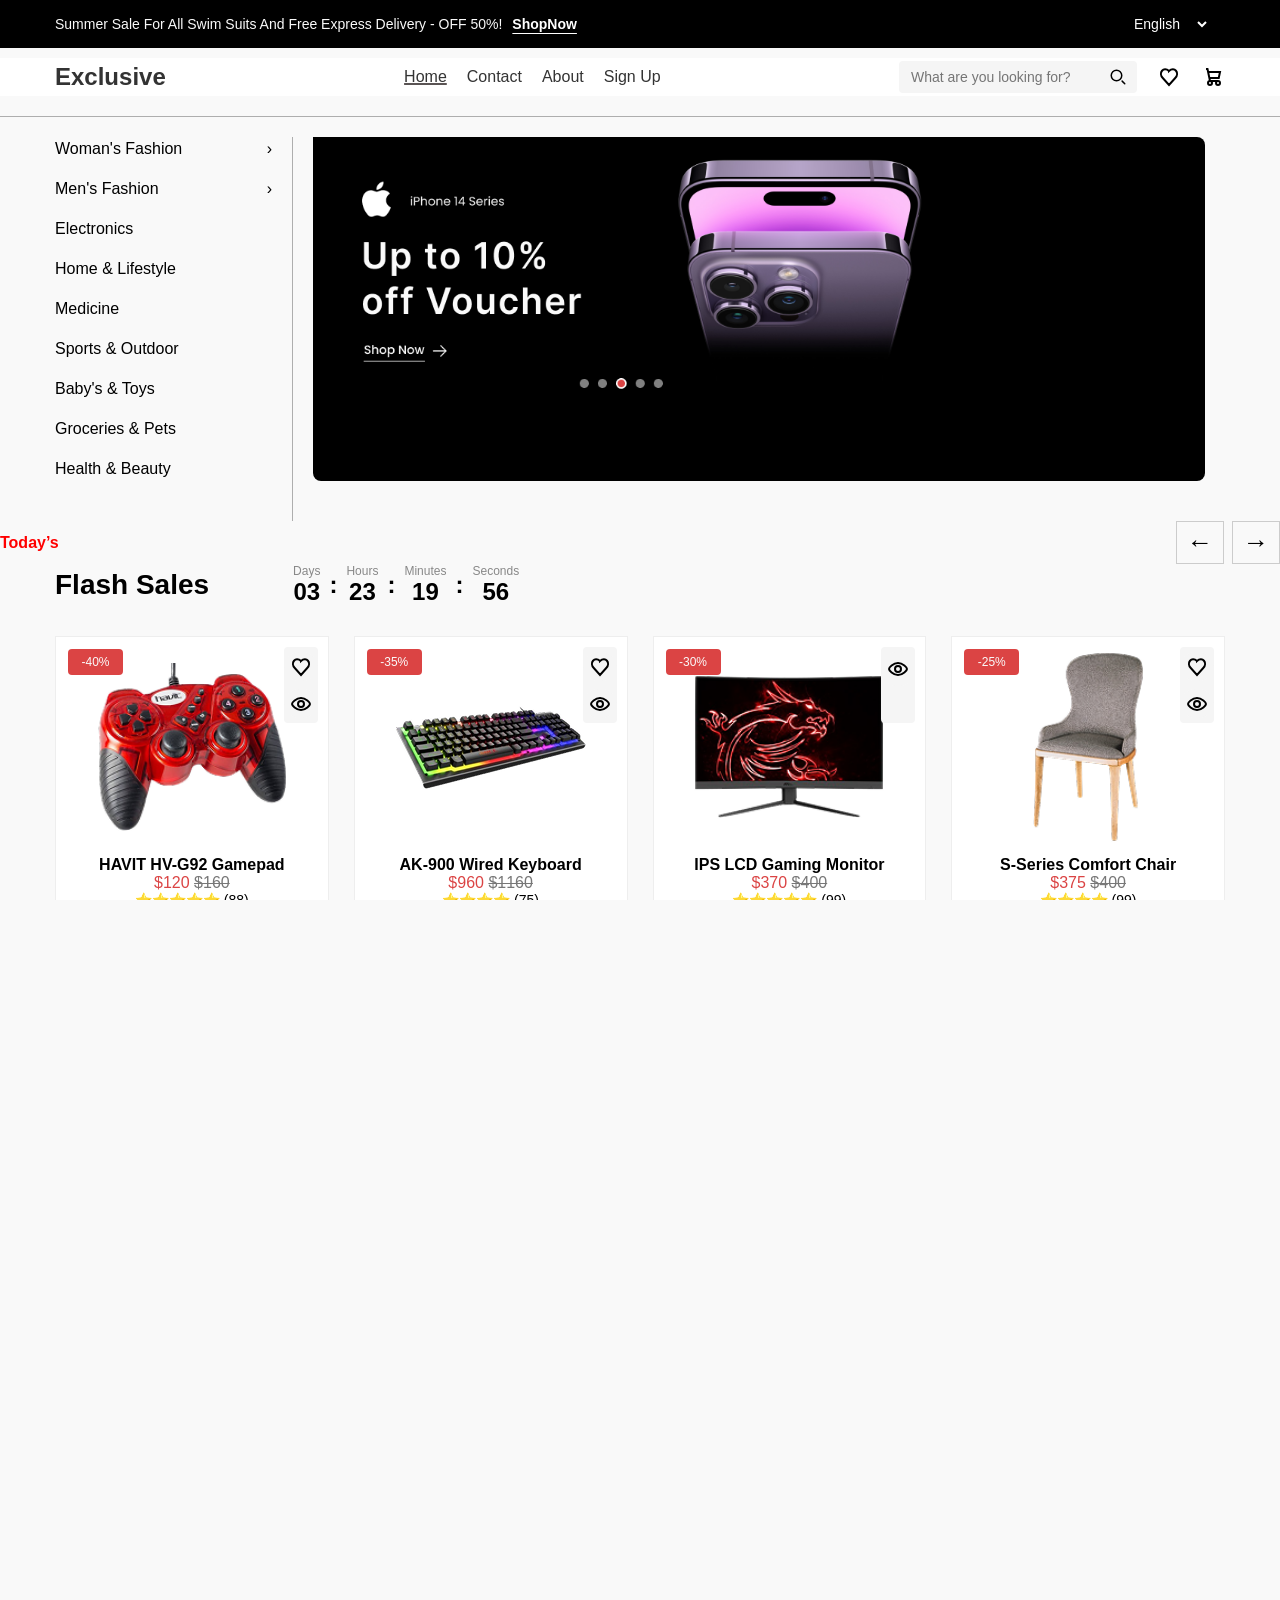
==== commit 8d27df9a: "here completed contact and error page" ====
--- a/Index.html
+++ b/Index.html
@@ -5,7 +5,7 @@
     <meta charset="UTF-8" />
     <meta name="viewport" content="width=device-width, initial-scale=1.0" />
     <title>Exclusive E-commerce</title>
-    <link rel="stylesheet" href="account.css" />
+    <link rel="stylesheet" href="Homepage.css" />
 </head>
 
 <body>
@@ -45,7 +45,7 @@
                 <!-- Navigation -->
                 <nav class="nav-menu">
                     <ul>
-                        <li><a href="#">Home</a></li>
+                        <li><a href="#" class="active-link">Home</a></li>
                         <li><a href="#">Contact</a></li>
                         <li><a href="#">About</a></li>
                         <li><a href="Signup.html">Sign Up</a></li>
--- a/Homepage.css
+++ b/Homepage.css
@@ -0,0 +1,1556 @@
+* {
+  box-sizing: border-box;
+  margin: 0;
+  padding: 0;
+  font-family: 'Poppins', sans-serif;
+}
+
+html,
+body {
+  width: 100%;
+  height: 100%;
+  overflow-x: hidden !important;
+}
+
+body {
+  background: #f9f9f9;
+  padding: 0px;
+  margin: 0px;
+}
+
+:root {
+  --primary: #DB4444;
+  --muted: #f5f5f5;
+  --dark: #000;
+  --text: #333;
+}
+
+.container {
+  max-width: none;
+  width: 100%;
+  margin: 0;
+  padding: 0;
+}
+
+
+/* this is top header section*/
+
+.header-top {
+  width: 100%;
+  height: 48px;
+  background: #000;
+  color: #FAFAFA;
+  display: flex;
+  align-items: center;
+}
+
+.header-top-content {
+  display: flex;
+  justify-content: space-between;
+  width: 100%;
+  max-width: 1170px;
+  margin: 0 auto;
+}
+
+.header-top-frame1 {
+  display: flex;
+  align-items: center;
+  line-height: 21px;
+}
+
+.summer-sale-message {
+  font-weight: 200;
+  font-size: 14px;
+}
+
+.shop-now-link {
+  color: #FFFFFF;
+  margin-left: 5px;
+  padding-left: 5px;
+  font-weight: 600;
+  font-size: 14px;
+  line-height: 24px;
+  text-decoration: underline;
+  text-underline-offset: 4px;
+}
+
+.language {
+  border: none;
+  outline: none;
+  margin: 15px;
+  background-color: #000;
+  display: flex;
+  align-items: center;
+  cursor: pointer;
+  line-height: 21px;
+  color: #fff;
+  width: 80px;
+  height: 21px;
+  font-weight: 400;
+  font-size: 14px;
+  white-space: nowrap;
+}
+
+
+/* this is main Header section*/
+.header-main {
+  background-color: #fff;
+  padding: 0;
+}
+
+.header-main-content {
+  display: flex;
+  align-items: center;
+  justify-content: space-between;
+  gap: 40px;
+  height: 38px;
+  width: 100%;
+  max-width: 1170px;
+  margin: 10px auto;
+  padding: 10px 0;
+}
+
+.logo a {
+  text-decoration: none;
+  font-size: 24px;
+  font-weight: bold;
+  color: var(--text);
+}
+
+.nav-menu ul {
+  display: flex;
+  list-style: none;
+  gap: 20px;
+  white-space: nowrap;
+}
+
+.nav-menu ul li:first-child a {
+  text-decoration: underline;
+  text-decoration-color:rgb(90, 84, 84) ;
+  text-decoration-thickness: 2px;
+}
+
+.nav-menu a {
+  text-decoration: none;
+  color: var(--text);
+  font-size: 16px;
+  transition: 0.3s;
+}
+
+.nav-menu a:hover {
+  color: var(--primary);
+}
+
+.header-icons {
+  display: flex;
+  align-items: center;
+  gap: 20px;
+}
+
+.search-box {
+  display: flex;
+  align-items: center;
+  background: var(--muted);
+  border-radius: 4px;
+  padding-right: 10px;
+}
+
+.search-input {
+  border: none;
+  background: transparent;
+  padding: 8px 12px;
+  width: 210px;
+  outline: none;
+  font-size: 14px;
+}
+
+.search-button {
+  background: transparent;
+  border: none;
+  cursor: pointer;
+  display: flex;
+  align-items: center;
+}
+
+.search-button svg {
+  width: 18px;
+  height: 18px;
+  stroke: #333;
+}
+
+.header-icons svg {
+  width: 24px;
+  height: 24px;
+  cursor: pointer;
+  stroke: #333;
+}
+
+.icon-link {
+  color: #000000;
+  display: flex;
+  align-items: center;
+  position: relative;
+}
+
+/* this is Categories and top baneer section*/
+.top-line {
+  width: 100%;
+  border-top: 0.5px solid rgba(0, 0, 0, 0.3);
+  margin: 20px 0;
+}
+
+.categories {
+  display: flex;
+  gap: 20px;
+  width: 100%;
+  max-width: 1170px;
+  margin: 0 auto;
+}
+
+.left-menu {
+  width: 217px;
+  height: 344px;
+  display: flex;
+  flex-direction: column;
+  gap: 16px;
+}
+
+.menu-item {
+  width: 217px;
+  height: 24px;
+  display: flex;
+  justify-content: space-between;
+  align-items: center;
+  font-size: 16px;
+  cursor: pointer;
+}
+
+.menu-item:hover {
+  color: #ff4c4c;
+}
+
+.divider {
+  width: 0.5px;
+  height: 384px;
+  background-color: rgba(0, 0, 0, 0.3);
+}
+
+.banner {
+  width: calc(100% - 257px);
+  max-width: 892px;
+  height: 344px;
+  background: #000;
+  color: #fff;
+  border-radius: 8px;
+  display: flex;
+  justify-content: space-between;
+  box-sizing: border-box;
+}
+
+.banner-text {
+  display: flex;
+  flex-direction: column;
+  justify-content: center;
+}
+
+.banner-text h1 {
+  font-size: 48px;
+  margin: 10px 0;
+}
+
+.banner-text p {
+  font-size: 18px;
+}
+
+.shop-now {
+  margin-top: 20px;
+  font-size: 18px;
+  cursor: pointer;
+  text-decoration: underline;
+}
+
+.banner img {
+  height: 260px;
+  max-width: 100%;
+  object-fit: contain;
+}
+
+
+/* this is Flash sale section */
+
+.flash-section .product-card {
+  position: relative;
+  overflow: hidden;
+}
+
+.flash-section .product-icons {
+  position: absolute;
+  top: 10px;
+  right: 10px;
+  display: flex;
+  flex-direction: column;
+  gap: 8px;
+}
+
+.flash-section .icon-box {
+  width: 34px;
+  height: 34px;
+  background: #f5f5f5;
+  border-radius: 50%;
+  display: flex;
+  align-items: center;
+  justify-content: center;
+  cursor: pointer;
+}
+
+.flash-section .icon-box:hover {
+  background: #f0f0f0;
+}
+
+.top-heading {
+  display: flex;
+  justify-content: space-between;
+  align-items: center;
+}
+
+.today {
+  color: red;
+  font-weight: bold;
+}
+
+.arrows .arrow {
+  font-size: 26px;
+  padding: 5px 10px;
+  cursor: pointer;
+  border: 1px solid #ccc;
+}
+
+.flash-title-row {
+  display: flex;
+  align-items: center;
+  gap: 80px;
+  max-width: 1170px;
+  margin: 0 auto;
+}
+
+.flash-title {
+  font-size: 28px;
+  font-weight: bold;
+}
+
+.counter {
+  display: flex;
+  align-items: center;
+  gap: 5px;
+  flex-wrap: wrap;
+  justify-content: center;
+}
+
+.time-box {
+  text-align: center;
+  margin: 0 4px;
+}
+
+.label {
+  font-size: 12px;
+  color: #888;
+  display: block;
+}
+
+.num {
+  font-size: 24px;
+  font-weight: bold;
+}
+
+.colon {
+  font-size: 24px;
+  font-weight: bold;
+}
+
+.products {
+  display: grid;
+  grid-template-columns: repeat(4, 1fr);
+  gap: 25px;
+  margin-top: 30px;
+  max-width: 1170px;
+  margin-left: auto;
+  margin-right: auto;
+}
+
+.product-card {
+  position: relative;
+  background: #fff;
+  border: 1px solid #eee;
+  text-align: center;
+  padding: 15px;
+  padding-bottom: 50px;
+  overflow: hidden;
+}
+
+.product-card img {
+  width: 190px;
+  height: 190px;
+  object-fit: contain;
+}
+
+.name {
+  font-weight: bold;
+  margin-top: 10px;
+}
+
+.price {
+  color: var(--primary);
+}
+
+.price .old {
+  color: #777;
+  text-decoration: line-through;
+}
+
+.view-btn {
+  width: 234px;
+  height: 56px;
+  background: var(--primary);
+  color: #FAFAFA;
+  border: none;
+  border-radius: 4px;
+  padding: 16px 48px;
+  font-weight: 500;
+  font-size: 16px;
+  line-height: 24px;
+  display: block;
+  margin: 40px auto;
+  cursor: pointer;
+}
+
+.custom-line1 {
+  width: 100%;
+  border-top: 0.5px solid rgba(0, 0, 0, 0.3);
+  transform: rotate(-180deg);
+  margin: 60px 0;
+}
+
+.discount-badge {
+  position: absolute;
+  top: 12px;
+  left: 12px;
+  width: 55px;
+  height: 26px;
+  background: #DB4444;
+  border-radius: 4px;
+  padding: 4px 12px;
+  color: #FAFAFA;
+  font-size: 12px;
+  font-weight: 500;
+  display: flex;
+  align-items: center;
+  justify-content: center;
+}
+
+.add-to-cart {
+  width: 100%;
+  height: 41px;
+  background: #000000;
+  color: #ffffff;
+  font-size: 16px;
+  font-weight: 500;
+  display: flex;
+  align-items: center;
+  justify-content: center;
+  position: absolute;
+  bottom: 0;
+  left: 0;
+  cursor: pointer;
+}
+
+
+/* this is Browse by category section */
+.category-section {
+  width: 100%;
+  max-width: 1170px;
+  margin: 60px auto;
+  display: flex;
+  flex-direction: column;
+  gap: 60px;
+}
+
+.category-top {
+  display: flex;
+  align-items: center;
+  justify-content: space-between;
+  width: 100%;
+}
+
+.cat-tag {
+  width: 126px;
+  height: 40px;
+  background: var(--primary);
+  color: #fff;
+  font-size: 16px;
+  font-weight: 600;
+  display: flex;
+  align-items: center;
+  justify-content: center;
+  border-radius: 4px;
+}
+
+.cat-title {
+  font-family: Inter, sans-serif;
+  font-size: 36px;
+  font-weight: 600;
+  letter-spacing: 4%;
+}
+
+.cat-arrows {
+  display: flex;
+  gap: 8px;
+}
+
+.arrow-btn {
+  width: 46px;
+  height: 46px;
+  border: 1px solid #ccc;
+  display: flex;
+  align-items: center;
+  justify-content: center;
+  font-size: 22px;
+  cursor: pointer;
+  border-radius: 4px;
+}
+
+.category-boxes {
+  width: 100%;
+  display: flex;
+  justify-content: space-between;
+  gap: 30px;
+  max-width: 1170px;
+}
+
+.cat-box {
+  width: 170px;
+  height: 145px;
+  border: 1px solid rgba(0, 0, 0, 0.3);
+  border-radius: 4px;
+  display: flex;
+  flex-direction: column;
+  align-items: center;
+  justify-content: center;
+  gap: 12px;
+  cursor: pointer;
+  background: #fff;
+}
+
+.cat-box img {
+  width: 40px;
+  height: 40px;
+}
+
+.cat-box p {
+  font-size: 16px;
+  font-weight: 500;
+}
+
+.cat-box.active {
+  background: var(--primary);
+  color: #fff;
+  border: none;
+}
+
+.cat-box.active img {
+  filter: brightness(0) invert(1);
+}
+
+.custom-line2 {
+  width: 100%;
+  border-top: 0.5px solid rgba(0, 0, 0, 0.3);
+  transform: rotate(-180deg);
+}
+
+
+/* this is Best selling products section */
+.best-selling-section {
+  width: 100%;
+  max-width: 1170px;
+  margin: 40px auto;
+  gap: 60px;
+}
+
+.top-row {
+  display: flex;
+  justify-content: space-between;
+  align-items: center;
+}
+
+.this-month {
+  display: flex;
+  align-items: center;
+  gap: 16px;
+  color: var(--primary);
+  font-family: Inter, sans-serif;
+  font-size: 16px;
+  font-weight: 600;
+}
+
+.red-bar {
+  width: 20px;
+  height: 40px;
+  background: var(--primary);
+  border-radius: 4px;
+}
+
+.best-title {
+  font-family: Inter, sans-serif;
+  font-size: 36px;
+  font-weight: 600;
+  line-height: 48px;
+}
+
+.view-all-btn {
+  width: 159px;
+  height: 56px;
+  background: var(--primary);
+  color: #fff;
+  border: none;
+  border-radius: 4px;
+  padding: 16px 48px;
+  font-family: Inter, sans-serif;
+  font-size: 16px;
+  cursor: pointer;
+}
+
+.products-container {
+  width: 100%;
+  max-width: 1170px;
+  display: flex;
+  gap: 30px;
+  margin-top: 30px;
+  flex-wrap: nowrap;
+}
+
+.product-box {
+  width: 270px;
+  height: 350px;
+  gap: 16px;
+  font-family: Inter, sans-serif;
+  position: relative;
+}
+
+.product-img-box {
+  width: 270px;
+  height: 250px;
+  background: #F5F5F5;
+  border-radius: 4px;
+  display: flex;
+  align-items: center;
+  justify-content: center;
+}
+
+.product-img-box img {
+  max-width: 90%;
+  max-height: 90%;
+}
+
+.product-name {
+  font-size: 16px;
+  font-weight: 600;
+  margin-top: 10px;
+}
+
+.old-price {
+  text-decoration: line-through;
+  color: gray;
+  margin-left: 8px;
+}
+
+.product-icons {
+  position: absolute;
+  top: 12px;
+  right: 12px;
+  width: 34px;
+  height: 76px;
+  background: #F5F5F5;
+  border-radius: 4px;
+  display: flex;
+  flex-direction: column;
+  gap: 8px;
+  padding: 5px;
+  justify-content: flex-start;
+  align-items: center;
+  opacity: 1;
+  z-index: 20;
+}
+
+.icon-box {
+  width: 24px;
+  height: 24px;
+  cursor: pointer;
+}
+
+.icon-box svg {
+  width: 24px;
+  height: 24px;
+  color: #000;
+}
+
+
+/* this is Middle banner section */
+.Middle-banner {
+  width: 100%;
+  max-width: 100%;
+  height: auto;
+  margin: 20px 0;
+  aspect-ratio: 1170 / 500;
+}
+
+.Middle-banner img {
+  width: 100%;
+  height: 100%;
+  object-fit: cover;
+  object-position: center;
+}
+
+
+/* this is Explore our product section */
+.explore-section {
+  width: 100%;
+  max-width: 1170px;
+  height: auto;
+  margin: 0 auto;
+  display: flex;
+  flex-direction: column;
+  gap: 60px;
+}
+
+.explore-header {
+  display: flex;
+  align-items: center;
+  justify-content: space-between;
+}
+
+.tag {
+  color: var(--primary);
+  font-size: 16px;
+  font-family: Inter, sans-serif;
+  width: 142px;
+  height: 40px;
+}
+
+.title {
+  font-family: Inter, sans-serif;
+  font-weight: 600;
+  font-size: 36px;
+  line-height: 48px;
+  letter-spacing: 4%;
+  margin: 0;
+}
+
+.arrows {
+  display: flex;
+  gap: 8px;
+}
+
+.products-section {
+  width: 100%;
+  max-width: 1170px;
+  margin: 0 auto;
+}
+
+.products-grid {
+  display: grid;
+  grid-template-columns: repeat(4, 1fr);
+  gap: 30px;
+}
+
+.product-box img {
+  margin-bottom: 40px;
+  margin-top: 20px;
+  width: 180px;
+  height: 180px;
+  background: #F5F5F5;
+  border-radius: 4px;
+  object-fit: contain;
+}
+
+.product-box h3 {
+  font-size: 16px;
+  font-weight: 500;
+  margin: 10px 0 6px;
+}
+
+.price-rating {
+  display: flex;
+  justify-content: space-between;
+  align-items: center;
+}
+
+.rating {
+  font-size: 14px;
+}
+
+.rating .count {
+  color: #555;
+  margin-left: 3px;
+}
+
+.bottom-btn-wrapper {
+  width: 100%;
+  text-align: center;
+}
+
+.view-all {
+  width: 234px;
+  height: 56px;
+  border: none;
+  border-radius: 4px;
+  padding: 16px 48px;
+  background: var(--primary);
+  color: #FAFAFA;
+  font-size: 16px;
+  font-family: Poppins, sans-serif;
+  cursor: pointer;
+}
+
+.color-options {
+  width: 48px;
+  height: 20px;
+  display: flex;
+  gap: 8px;
+  align-items: center;
+  margin-top: 8px;
+}
+
+.color-circle {
+  width: 20px;
+  height: 20px;
+  border-radius: 50%;
+  display: block;
+  cursor: pointer;
+  border: 1px solid transparent;
+}
+
+.color-circle.active {
+  border: none;
+  outline: none;
+  box-shadow: 0 0 0 2px #FFFFFF, 0 0 0 3px #000000;
+}
+
+.image-wrapper {
+  position: relative;
+  width: 100%;
+  display: flex;
+  justify-content: center;
+}
+
+.add-cart-btn {
+  position: absolute;
+  bottom: 0;
+  left: 50%;
+  transform: translateX(-50%);
+  width: 270px;
+  height: 41px;
+  background: #000;
+  color: #fff;
+  text-align: center;
+  line-height: 41px;
+  font-size: 16px;
+  font-weight: 500;
+  border-bottom-left-radius: 4px;
+  border-bottom-right-radius: 4px;
+  cursor: pointer;
+  opacity: 1;
+  transition: 0.3s;
+}
+
+.new-tag {
+  position: absolute;
+  top: 12px;
+  left: 12px;
+  width: 51px;
+  height: 26px;
+  background: #31e52e;
+  color: #fff;
+  border-radius: 4px;
+  display: flex;
+  align-items: center;
+  justify-content: center;
+  padding: 4px 12px;
+  font-size: 14px;
+  font-weight: 600;
+}
+
+.hide {
+  display: none;
+}
+
+
+/* this is New arrival section */
+.arrival-section {
+  width: 100%;
+  max-width: 1170px;
+  margin: 40px auto;
+  display: flex;
+  flex-direction: column;
+  gap: 60px;
+}
+
+.arrival-text {
+  width: 216px;
+  display: flex;
+  flex-direction: column;
+  gap: 20px;
+}
+
+.featured {
+  width: 110px;
+  height: 40px;
+  color: var(--primary);
+  font-family: Inter, sans-serif;
+  font-size: 16px;
+  font-weight: 600;
+}
+
+.new-arrival {
+  width: 216px;
+  height: 48px;
+  background: white;
+  color: #000;
+  font-family: Inter, sans-serif;
+  font-size: 36px;
+  font-weight: 600;
+  line-height: 48px;
+  letter-spacing: 4%;
+  margin: 0;
+  padding: 0;
+}
+
+.arrival-images {
+  display: flex;
+  gap: 30px;
+  width: 100%;
+}
+
+.img-box {
+  background: #000;
+  border-radius: 4px;
+  overflow: hidden;
+  position: relative;
+}
+
+.img-box img {
+  width: 100%;
+  height: 100%;
+  object-fit: cover;
+}
+
+.img-box.big-img img {
+  width: 100%;
+  height: auto !important;
+  object-fit: contain !important;
+}
+
+.big-img {
+  width: 570px;
+  height: auto;
+  max-width: 100%;
+}
+
+
+.right-img-column {
+  width: 570px;
+  display: flex;
+  flex-direction: column;
+  gap: 30px;
+  max-width: 100%;
+}
+
+.top-right-img {
+  width: 570px;
+  height: 285px;
+  background: #0D0D0D;
+}
+
+.bottom-img-row {
+  display: flex;
+  width: 570px;
+  gap: 30px;
+  max-width: 100%;
+  flex-wrap: wrap;
+}
+
+.small-img-left,
+.small-img-right {
+  width: 270px;
+  height: 285px;
+  max-width: 100%;
+}
+
+
+/* this is Top footer section */
+
+.service-container {
+  width: 100%;
+  max-width: 943px;
+  height: auto;
+  margin: 40px auto;
+  display: flex;
+  justify-content: center;
+  align-items: center;
+  gap: 88px;
+  padding: 10px;
+  flex-wrap: wrap;
+}
+
+.service-box {
+  width: 249px;
+  height: auto;
+  display: flex;
+  flex-direction: column;
+  align-items: center;
+  gap: 24px;
+}
+
+.service-icon {
+  width: 80px;
+  height: 80px;
+  object-fit: contain;
+}
+
+.service-text {
+  width: 249px;
+  height: auto;
+  text-align: center;
+  display: flex;
+  flex-direction: column;
+  gap: 8px;
+}
+
+.service-text h3 {
+  margin: 0 auto;
+  font-family: Poppins, sans-serif;
+  font-weight: 600;
+  font-size: 20px;
+  line-height: 28px;
+  background: white;
+  color: black;
+  white-space: nowrap;
+}
+
+.service-text p {
+  margin: 0 auto;
+  font-family: Poppins, sans-serif;
+  font-weight: 400;
+  font-size: 14px;
+  line-height: 21px;
+  background: white;
+  color: black;
+}
+
+
+/* this is Main footer section */
+.footer {
+  background: #000;
+  color: #fff;
+  padding: 60px 0 20px 0;
+}
+
+.footer-container {
+  max-width: 1200px;
+  margin: auto;
+  display: flex;
+  justify-content: space-between;
+  padding: 0 20px;
+  flex-wrap: wrap;
+}
+
+.footer-box {
+  width: 220px;
+  margin-bottom: 40px;
+}
+
+.footer-title {
+  font-size: 24px;
+  font-weight: 700;
+}
+
+.footer-subtitle {
+  margin-top: 8px;
+}
+
+.email-box {
+  display: flex;
+  align-items: center;
+  margin-top: 15px;
+  background: transparent;
+  border: 1px solid #555;
+  padding: 8px;
+}
+
+.email-box input {
+  border: none;
+  background: transparent;
+  color: #fff;
+  flex: 1;
+}
+
+.email-box img {
+  width: 22px;
+}
+
+.qr-img {
+  width: 80px;
+  height: 80px;
+  object-fit: cover;
+  border-radius: 4px;
+  margin-right: 10px;
+}
+
+.store-img {
+  max-height: 110px;
+  width: auto;
+  object-fit: contain;
+  display: block;
+}
+
+.social-icons svg {
+  margin-right: 20px;
+}
+
+.social-icons svg:last-child {
+  margin-right: 0;
+}
+
+.footer-bottom {
+  text-align: center;
+  border-top: 1px solid #444;
+  margin-top: 30px;
+  padding-top: 15px;
+}
+
+.footer-heading {
+  margin-bottom: 15px;
+}
+
+.footer-text {
+  margin-bottom: 10px;
+  line-height: 1.6;
+}
+
+.footer-small {
+  margin-bottom: 15px;
+}
+
+.app-section {
+  display: flex;
+  align-items: center;
+  gap: 12px;
+  margin-bottom: 15px;
+}
+
+.store-box {
+  height: 80px;
+  width: 140px;
+  display: flex;
+  flex-direction: column;
+  justify-content: space-between;
+  gap: 2px;
+  background: transparent;
+  border-radius: 4px;
+  overflow: hidden;
+}
+
+.store-item {
+  height: 39px;
+  display: flex;
+  align-items: center;
+  justify-content: center;
+  background: transparent;
+  padding: 0 6px;
+}
+
+.social-icons {
+  margin-top: 15px;
+}
+
+
+/* ===========================
+   RESPONSIVE MEDIA QUERIES
+=========================== */
+
+@media (max-width: 1200px) {
+  .container {
+    padding: 0px;
+  }
+
+  .header-main-content {
+    gap: 60px;
+  }
+
+  .banner {
+    padding: 30px;
+    height: auto;
+  }
+
+  .banner img {
+    height: 220px;
+  }
+
+  .products {
+    gap: 20px;
+  }
+
+  .product-card img {
+    width: 140px;
+    height: 140px;
+  }
+
+  .products-grid {
+    gap: 24px;
+  }
+
+  .products-container {
+    gap: 24px;
+  }
+}
+
+@media (min-width: 769px) {
+  .header-main-content {
+    flex-direction: row !important;
+    align-items: center !important;
+    justify-content: space-between !important;
+    gap: 40px !important;
+  }
+
+  .mobile-second-row {
+    display: flex !important;
+    flex-direction: row !important;
+    align-items: center !important;
+    gap: 20px !important;
+    width: auto !important;
+  }
+
+  .search-box {
+    max-width: 240px !important;
+  }
+
+  .header-icons {
+    display: flex !important;
+    align-items: center !important;
+    gap: 20px !important;
+  }
+}
+
+@media (max-width: 768px) {
+  .header-main-content {
+    flex-direction: column;
+    gap: 18px;
+    align-items: stretch;
+    padding: 0 10px;
+  }
+
+    .nav-menu ul {
+      flex-direction: column;
+      gap: 10px;
+      background: white;
+      padding: 10px;
+      width: 100%;
+    }
+
+  .categories {
+    flex-direction: column;
+    align-items: center;
+    gap: 20px;
+  }
+
+  .divider {
+    display: none;
+  }
+
+  .left-menu {
+    width: 100%;
+    max-width: 320px;
+    height: auto;
+  }
+
+  .menu-item,
+  .left-menu {
+    width: 100%;
+  }
+
+  .banner {
+    width: 100%;
+    height: auto;
+    padding: 24px;
+    align-items: center;
+    text-align: center;
+  }
+
+  .banner img {
+    height: 200px;
+    width: auto;
+  }
+
+  .products {
+    grid-template-columns: repeat(2, 1fr);
+  }
+
+  .category-boxes {
+    flex-wrap: wrap;
+    gap: 16px;
+    justify-content: center;
+  }
+
+  .cat-box {
+    width: calc(50% - 16px);
+  }
+
+  .products-container {
+    flex-wrap: wrap;
+    justify-content: center;
+    gap: 20px;
+  }
+
+  .product-box {
+    width: calc(50% - 15px);
+    height: auto;
+  }
+
+  .products-grid {
+    grid-template-columns: repeat(2, 1fr);
+  }
+
+  .arrival-images {
+    flex-direction: column;
+    gap: 20px;
+    align-items: center;
+  }
+
+  .big-img,
+  .right-img-column,
+  .top-right-img,
+  .small-img-left,
+  .small-img-right {
+    width: 100%;
+    height: auto;
+  }
+
+  .bottom-img-row {
+    display: flex;
+    gap: 16px;
+    flex-wrap: wrap;
+    justify-content: center;
+  }
+
+  .service-container {
+    gap: 30px;
+  }
+
+  .footer-container {
+    justify-content: center;
+  }
+}
+
+@media (max-width: 768px) {
+  .container {
+    padding: 0px;
+  }
+
+  .header-top-content {
+    padding: 0 8px;
+  }
+
+  .search-input {
+    width: 130px;
+  }
+
+  .banner-text h1 {
+    font-size: 32px;
+  }
+
+  .banner img {
+    height: 160px;
+  }
+
+  .products {
+    grid-template-columns: 1fr;
+  }
+
+  .view-btn {
+    width: 180px;
+    height: 48px;
+    padding: 12px 24px;
+  }
+
+  .cat-box {
+    width: 100%;
+    max-width: 420px;
+    margin: 0 auto;
+  }
+
+  .product-box {
+    width: 100%;
+    max-width: 520px;
+    margin: 0 auto;
+  }
+
+  .products-grid {
+    grid-template-columns: 1fr;
+  }
+
+  .big-img,
+  .top-right-img,
+  .small-img-left,
+  .small-img-right {
+    width: 100%;
+    height: auto !important;
+    max-height: none;
+  }
+
+  .img-box img {
+    object-fit: cover;
+  }
+
+  .service-box {
+    width: 100%;
+    max-width: 520px;
+  }
+
+  .footer-container {
+    flex-direction: column;
+    text-align: center;
+    align-items: center;
+  }
+
+  .num,
+  .colon {
+    font-size: 18px;
+  }
+
+  .label {
+    font-size: 10px;
+  }
+
+  .counter {
+    gap: 4px;
+  }
+
+  /* admin panel responsive */
+  .header-icons {
+    display: flex;
+    align-items: center;
+    gap: 14px;
+    width: auto;
+    margin-left: auto;
+  }
+
+  .account-container {
+    display: flex;
+    align-items: center;
+    margin-left: 0;
+  }
+
+  .header-main-content {
+    flex-direction: column;
+    align-items: flex-start;
+    padding: 0;
+    gap: 12px;
+    width: 100%;
+  }
+
+  .mobile-second-row {
+    width: 100%;
+    display: flex;
+    align-items: center;
+    gap: 12px;
+  }
+
+  .logo {
+    width: 100%;
+    display: flex;
+    justify-content: flex-start;
+  }
+
+  .search-box {
+    flex: 1;
+    max-width: 60%;
+  }
+
+  .search-input {
+    width: 100%;
+  }
+}
+
+@media (max-width: 480px) {
+  .logo a {
+    font-size: 20px;
+  }
+
+  .search-input {
+    width: 100px;
+  }
+
+  .banner-text h1 {
+    font-size: 26px;
+  }
+
+  .product-card img {
+    width: 120px;
+    height: 120px;
+  }
+
+  .big-img {
+    height: 260px;
+  }
+
+  .top-right-img,
+  .small-img-left,
+  .small-img-right {
+    height: 200px;
+  }
+
+  .cat-title {
+    font-size: 24px;
+  }
+
+  .title {
+    font-size: 28px;
+    line-height: 36px;
+  }
+
+  .view-btn,
+  .view-all,
+  .view-all-btn {
+    width: 160px;
+    padding: 10px 18px;
+  }
+}
+
+@media (max-width: 320px) {
+  .flash-title-row {
+    flex-direction: column;
+    align-items: center;
+    gap: 10px;
+  }
+
+  .counter {
+    display: flex;
+    flex-wrap: nowrap;
+    justify-content: center;
+    gap: 4px;
+  }
+
+  .time-box {
+    min-width: 20px;
+    padding: 0 1px;
+    text-align: center;
+  }
+
+  .num,
+  .colon {
+    font-size: 14px;
+    font-weight: bold;
+  }
+
+  .label {
+    font-size: 8px;
+  }
+}
